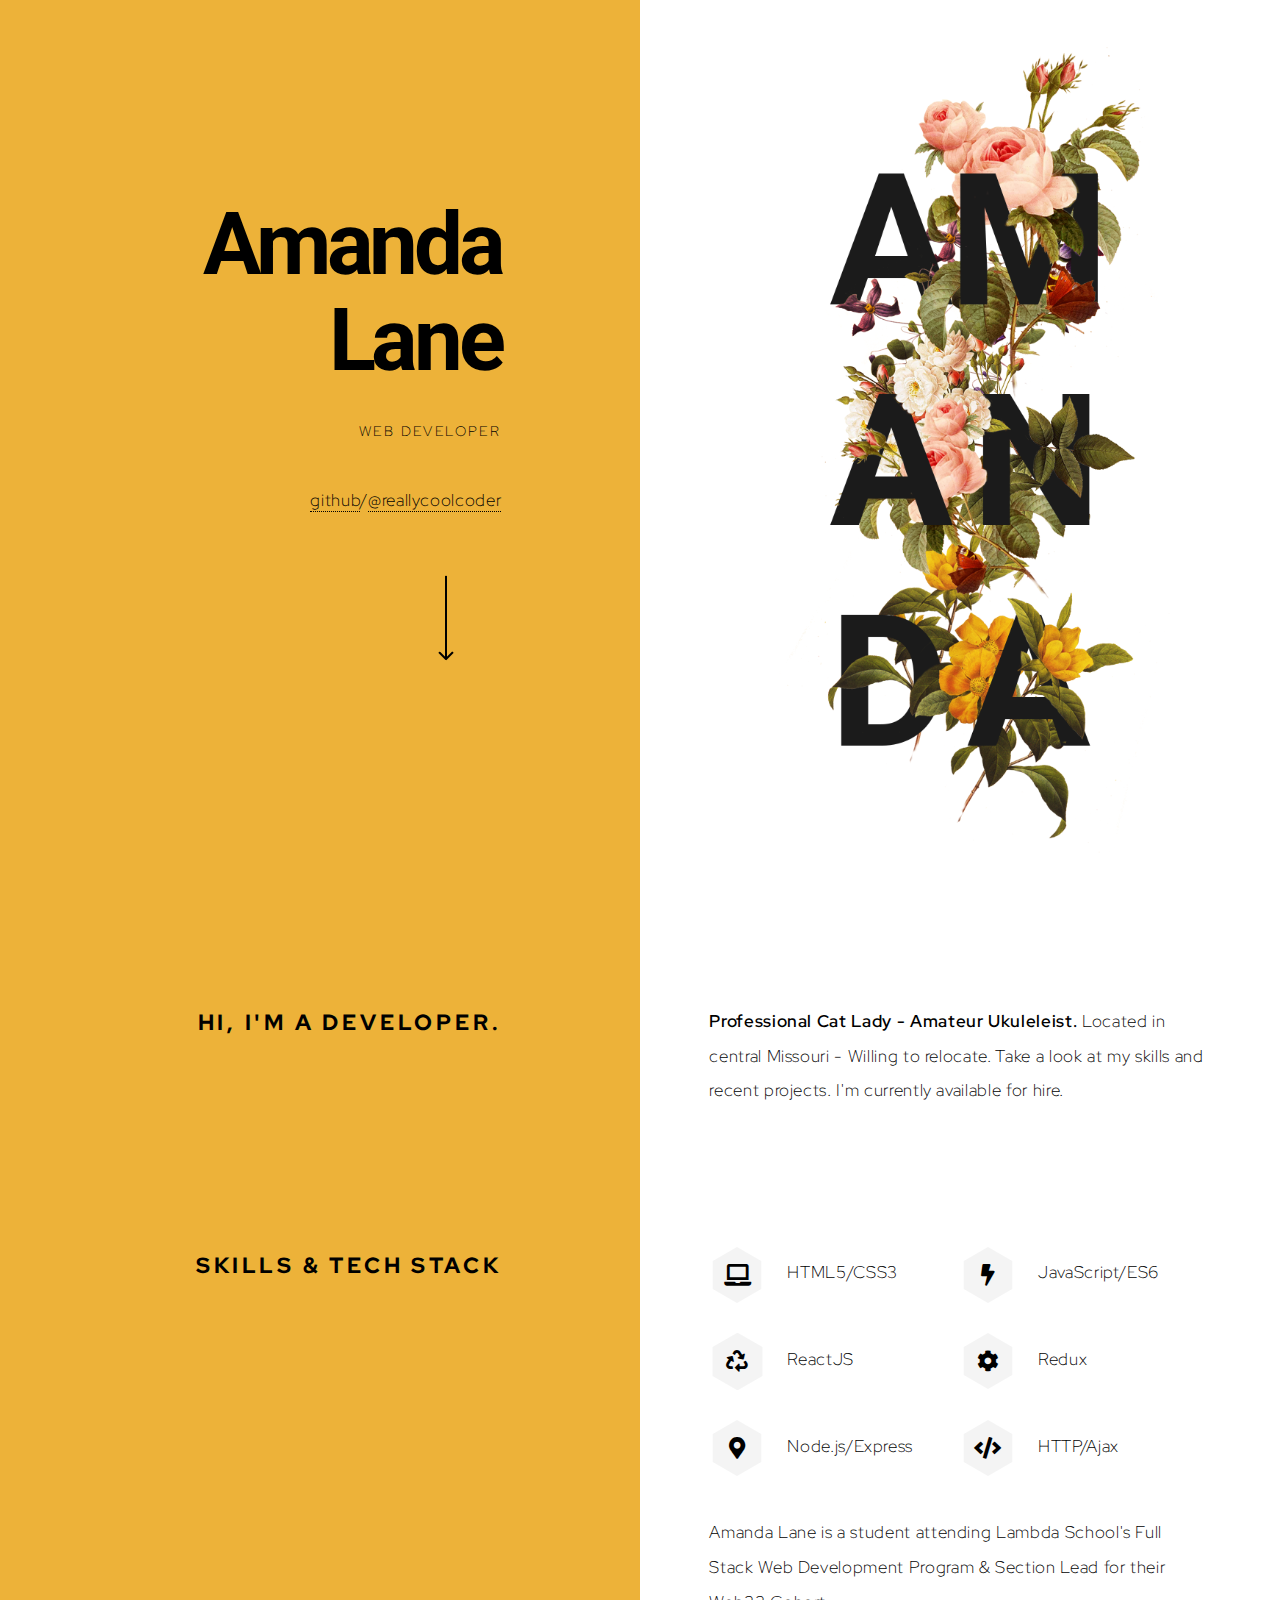
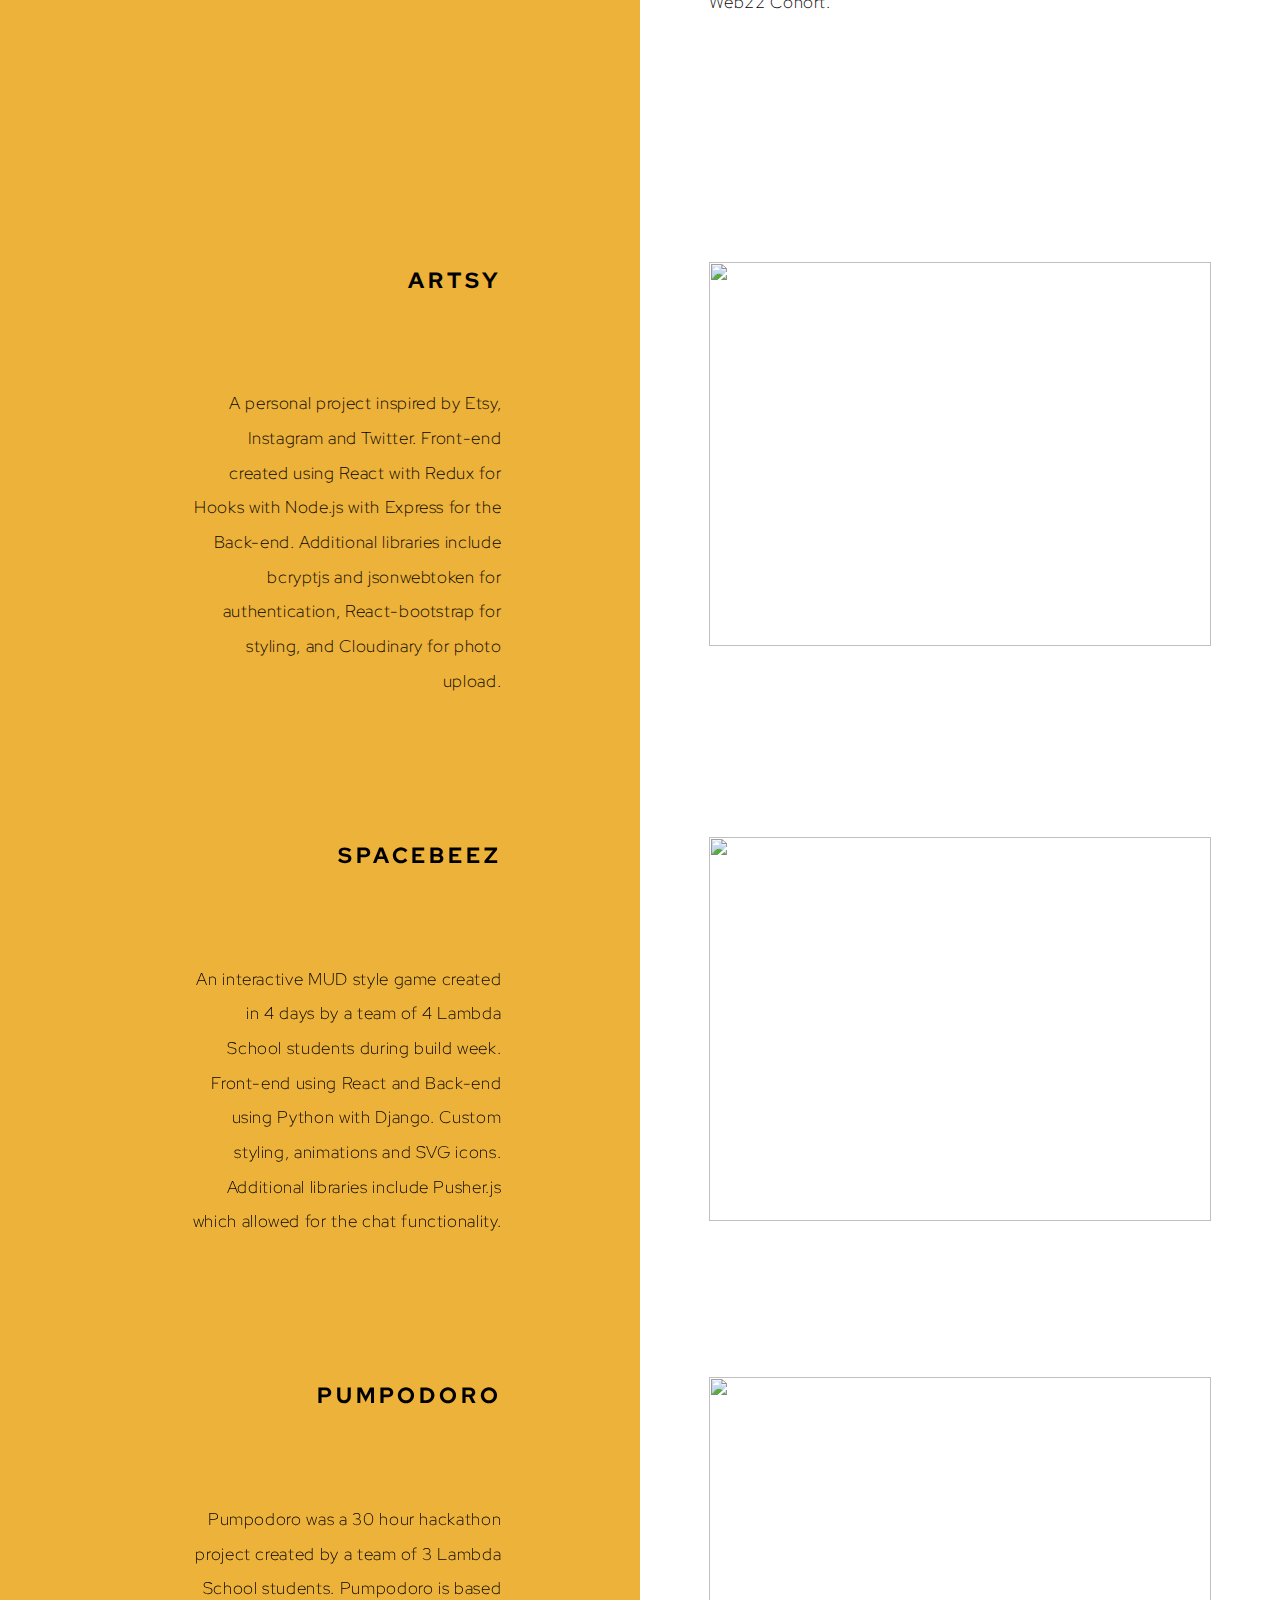
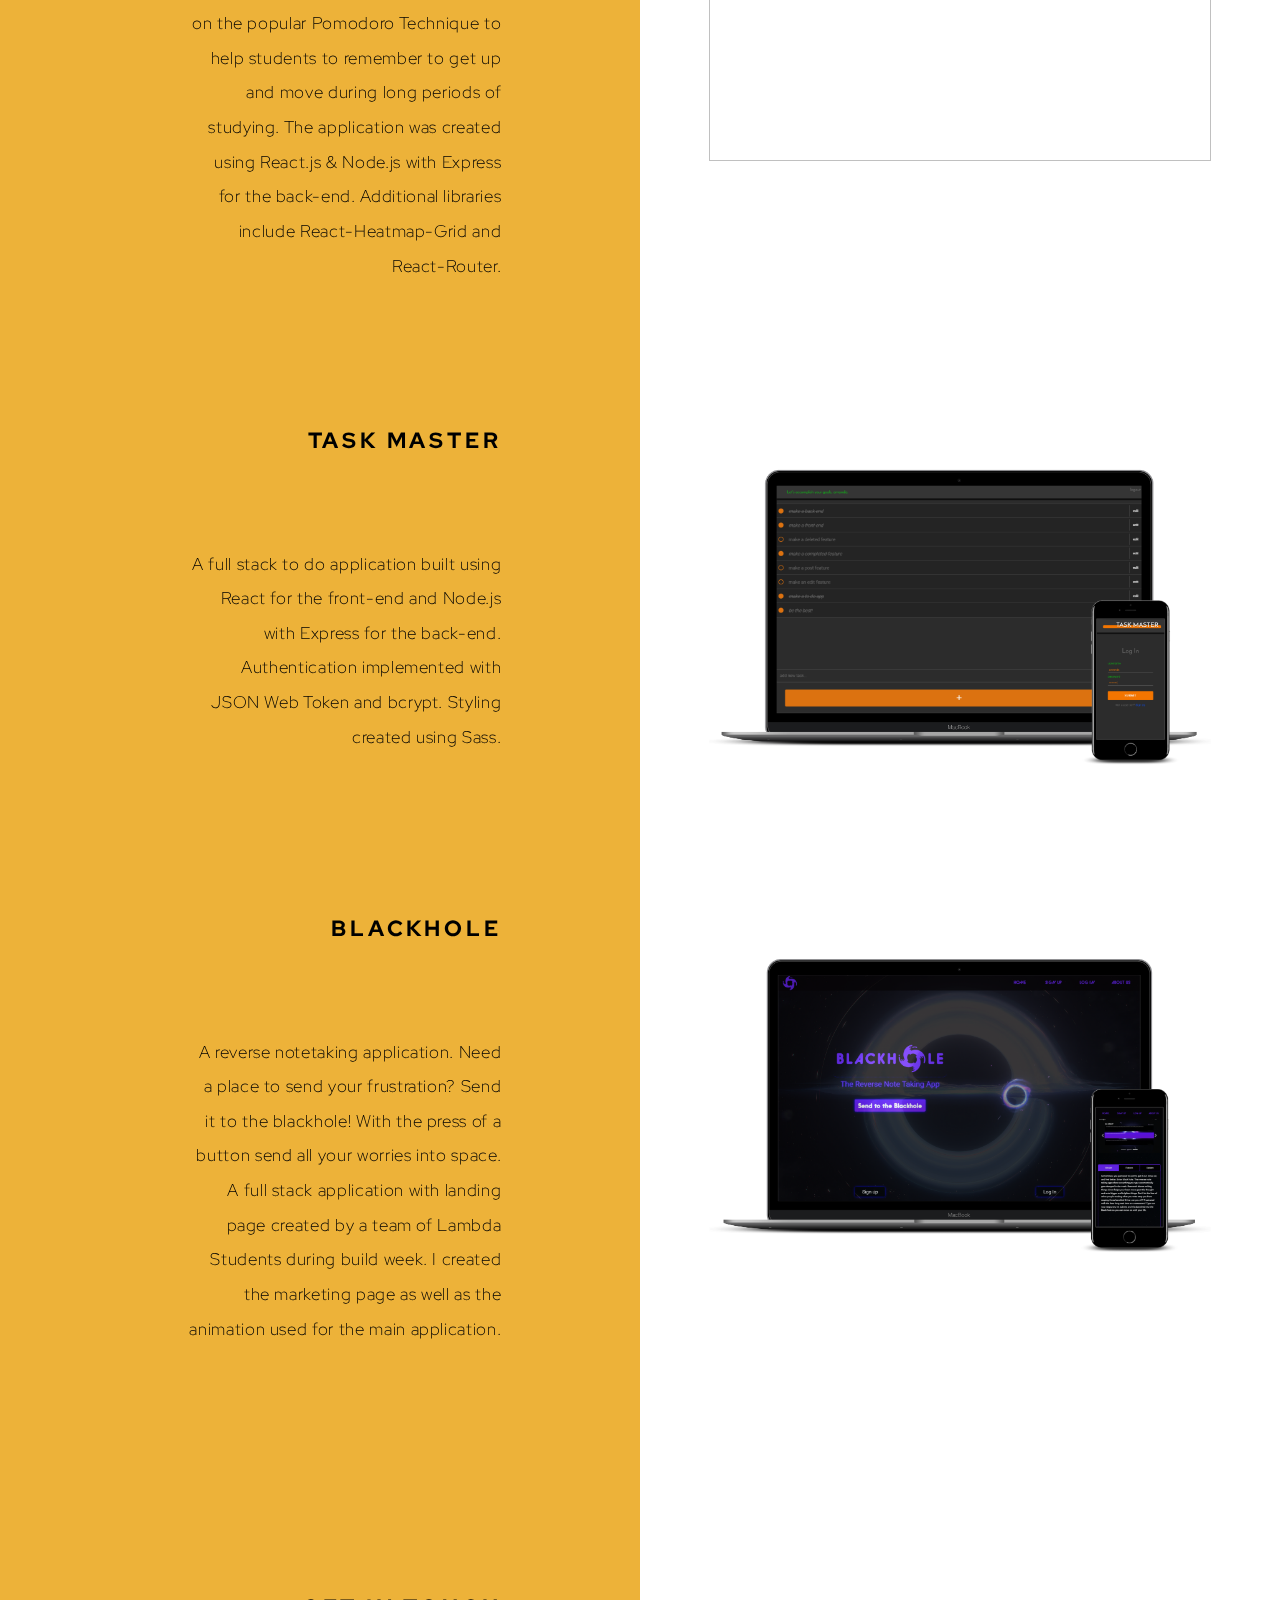
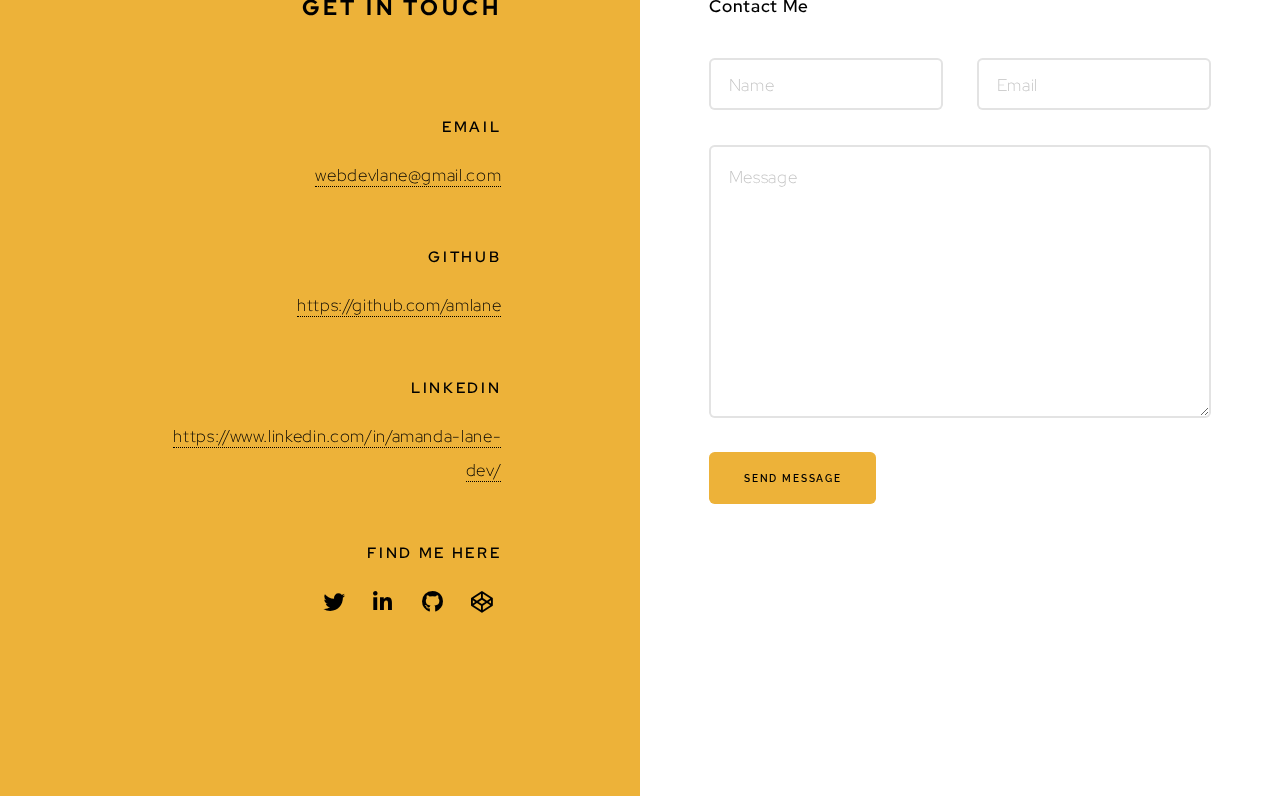
==== index.html @ a085728f "made email and message inputs required" ====
<!DOCTYPE HTML>
<!--
	Paradigm Shift by HTML5 UP
	html5up.net | @ajlkn
	Free for personal and commercial use under the CCA 3.0 license (html5up.net/license)
-->
<html>
	<head>
		<title>Amanda Lane Portfolio</title>
		<meta charset="utf-8" />
		<meta name="viewport" content="width=device-width, initial-scale=1, user-scalable=no" />
		<meta name="description" content="" />
		<meta name="keywords" content="" />
		<link rel="stylesheet" href="assets/css/main.css" />
		<link href="https://fonts.googleapis.com/css?family=Red+Hat+Display|Roboto&display=swap" rel="stylesheet"> 
		<link rel="icon" type="image/png" href="/images/favicomatic/favicon-32x32.png" sizes="32x32" />
		<link rel="icon" type="image/png" href="/images/favicomatic/favicon-16x16.png" sizes="16x16" />

		<script src="https://kit.fontawesome.com/34aa7aba1d.js" crossorigin="anonymous"></script>
	</head>
	<body class="is-preload">

		<!-- Wrapper -->
			<div id="wrapper">

				<!-- Intro -->
					<section class="intro">
						<header>
							<h1>Amanda Lane</h1>
							<p>Web Developer</p> <a href="https://github.com/amlane">github</a>/<a href="https://twitter.com/reallycoolcoder">@reallycoolcoder</a> </p>
							<ul class="actions">
								<li><a href="#first" class="arrow scrolly"><span class="label">Next</span></a></li>
							</ul>
						</header>
						<div class="content">
							<span class="image fill" data-position="center"><img src="images/hero.png" alt="" /></span>
						</div>
					</section>

				<!-- Section -->
					<section id="first">
						<header>
							<h2>Hi, I'm a developer.</h2>
						</header>
						<div class="content">
							<p><strong>Professional Cat Lady - Amateur Ukuleleist.</strong> Located in central Missouri - Willing to relocate. Take a look at my skills and recent projects. I'm currently available for hire.</p>
							<!-- <span class="image main"><img src="/images/profile.jpg" alt="" /></span> -->
						</div>
					</section>

				<!-- Section -->
					<section>
						<header>
							<h2>Skills & Tech Stack</h2>
						</header>
						<div class="content">
							<!-- <p><strong>Etiam tristique libero</strong> eu nibh porttitor amet fermentum. Nullam venenatis erat id vehicula ultrices sed ultricies condimentum.</p> -->
							<ul class="feature-icons">
								<li class="icon solid fa-laptop">HTML5/CSS3</li>
								<li class="icon solid fa-bolt">JavaScript/ES6</li>
								<li class="icon solid fa-recycle">ReactJS</li>
								<li class="icon solid fa-cog">Redux</li>
								<li class="icon solid fa-map-marker-alt">Node.js/Express</li>
								<li class="icon solid fa-code">HTTP/Ajax</li>
							</ul>
							<p>Amanda Lane is a student attending Lambda School's Full Stack Web Development Program & Section Lead for their Web22 Cohort.</p>
						</div>
					</section>

				<!-- Section -->
					<section>

						<div class="content">
							<!-- <p><strong>A TV/Movie Application</strong> using the TV/movie database API.</p> -->

							<!-- Section -->
								<section>
									<header>
										<h2>Artsy</h2>
										<p>A personal project inspired by Etsy, Instagram and Twitter. Front-end created using React with Redux for Hooks with Node.js with Express for the Back-end. Additional libraries include bcryptjs and jsonwebtoken for authentication, React-bootstrap for styling, and Cloudinary for photo upload.</p>
									</header>
									<div class="content">
										<div class="gallery">
											<a href="https://artsyfartsy.netlify.com/" class="landscape" target="_blank"><img src="/images/artsy.png" style="object-fit: contain;" alt="" /></a>
											<!-- <a href="images/gallery/fulls/06.jpg"><img src="images/gallery/thumbs/06.jpg" alt="" /></a>
											<a href="images/gallery/fulls/07.jpg"><img src="images/gallery/thumbs/07.jpg" alt="" /></a> -->
										</div>
									</div>
								</section>
							<!-- Section -->
							<section>
								<header>
									<h2>SpaceBeez</h2>
									<p>An interactive MUD style game created in 4 days by a team of 4 Lambda School students during build week. Front-end using React and Back-end using Python with Django. Custom styling, animations and SVG icons. Additional libraries include Pusher.js which allowed for the chat functionality.</p>
								</header>
								<div class="content">
									<div class="gallery">
										<a href="https://spacebeez.netlify.com/" class="landscape" target="_blank"><img src="/images/spacebeez2.PNG" style="object-fit: contain;" alt="" /></a>
										<!-- <a href="images/gallery/fulls/06.jpg"><img src="images/gallery/thumbs/06.jpg" alt="" /></a>
										<a href="images/gallery/fulls/07.jpg"><img src="images/gallery/thumbs/07.jpg" alt="" /></a> -->
									</div>
								</div>
							</section>
							<!-- Section -->
							<section>
								<header>
									<h2>Pumpodoro</h2>
									<p>Pumpodoro was a 30 hour hackathon project created by a team of 3 Lambda School students. Pumpodoro is based on the popular Pomodoro Technique to help students to remember to get up and move during long periods of studying. The application was created using React.js & Node.js with Express for the back-end. Additional libraries include React-Heatmap-Grid and React-Router.</p>
								</header>
								<div class="content">
									<div class="gallery">
										<a href="https://pumpodoro.netlify.com/" class="landscape" target="_blank"><img src="/images/pumpodoro4.PNG" style="object-fit: contain;" alt="" /></a>
										<!-- <a href="images/gallery/fulls/06.jpg"><img src="images/gallery/thumbs/06.jpg" alt="" /></a>
										<a href="images/gallery/fulls/07.jpg"><img src="images/gallery/thumbs/07.jpg" alt="" /></a> -->
									</div>
								</div>
							</section>

							<!-- Section -->
							<section>
								<header>
									<h2>Task Master</h2>
									<p>A full stack to do application built using React for the front-end and Node.js with Express for the back-end. Authentication implemented with JSON Web Token and bcrypt. Styling created using Sass.</p>
								</header>
								<div class="content">
									<div class="gallery">
										<a href="https://task-master.netlify.com/" class="landscape" target="_blank"><img src="images/taskmaster2.png" style="object-fit: contain;"  alt="" /></a>
										<!-- <a href="images/gallery/fulls/02.jpg"><img src="images/gallery/thumbs/02.jpg" alt="" /></a>
										<a href="images/gallery/fulls/03.jpg"><img src="images/gallery/thumbs/03.jpg" alt="" /></a>
										<a href="images/gallery/fulls/04.jpg" class="landscape"><img src="images/gallery/thumbs/04.jpg" alt="" /></a> -->
									</div>
								</div>
							</section>

							<!-- Section -->
								<section>
									<header>
										<h2>BlackHole</h2>
										<p>A reverse notetaking application. Need a place to send your frustration? Send it to the blackhole! With the press of a button send all your worries into space. A full stack application with landing page created by a team of Lambda Students during build week. I created the marketing page as well as the animation used for the main application.</p>
									</header>
									<div class="content">
										<div class="gallery">
											<!-- <a href="images/gallery/fulls/08.jpg" class="portrait"><img src="images/gallery/thumbs/08.jpg" alt="" /></a>
											<a href="images/gallery/fulls/09.jpg" class="portrait"><img src="images/gallery/thumbs/09.jpg" alt="" /></a> -->
											<a href="https://blackhole-app.netlify.com/" class="landscape" target="_blank"><img src="images/blackhole2.png" style="object-fit: contain;" alt="" /></a>
										</div>
									</div>
								</section>

						</div>
					</section>

				<!-- Section -->
					<section>
						<!-- <header>
							<h2>Duis sed adpiscing veroeros amet</h2>
						</header>
						<div class="content">
							<p><strong>Proin tempus feugiat</strong> sed varius enim lorem ullamcorper dolore aliquam aenean ornare velit lacus, ac varius enim lorem ullamcorper dolore.</p>
							<ul class="actions">
								<li><a href="#" class="button primary large">Get Started</a></li>
								<li><a href="#" class="button large">Learn More</a></li>
							</ul>
						</div> -->
					</section>

				<!-- Elements -->
				<!--
					<section>
						<header>
							<h2>Elements</h2>
						</header>
						<div class="content">

							<section>
								<header>
									<h3>Text</h3>
								</header>
								<div class="content">
									<p>This is <b>bold</b> and this is <strong>strong</strong>. This is <i>italic</i> and this is <em>emphasized</em>.
									This is <sup>superscript</sup> text and this is <sub>subscript</sub> text.
									This is <u>underlined</u> and this is code: <code>for (;;) { ... }</code>. Finally, <a href="#">this is a link</a>.</p>
									<hr />
									<h2>Heading Level 2</h2>
									<h3>Heading Level 3</h3>
									<h4>Heading Level 4</h4>
									<h5>Heading Level 5</h5>
									<hr />
									<h5>Blockquote</h5>
									<blockquote>Fringilla nisl. Donec accumsan interdum nisi, quis tincidunt felis sagittis eget tempus euismod. Vestibulum ante ipsum primis in faucibus vestibulum. Blandit adipiscing eu felis iaculis volutpat ac adipiscing accumsan faucibus. Vestibulum ante ipsum primis in faucibus lorem ipsum dolor sit amet nullam adipiscing eu felis.</blockquote>
									<h5>Preformatted</h5>
									<pre><code>i = 0;

while (!deck.isInOrder()) {
  print 'Iteration ' + i;
  deck.shuffle();
  i++;
}

print 'Sorted in ' + i + ' iterations.';</code></pre>
								</div>
							</section>

							<section>
								<header>
									<h3>Lists</h3>
								</header>
								<div class="content">

									<h4>Unordered</h4>
									<ul>
										<li>Dolor pulvinar etiam.</li>
										<li>Sagittis adipiscing.</li>
										<li>Felis enim feugiat.</li>
									</ul>

									<h4>Alternate</h4>
									<ul class="alt">
										<li>Dolor pulvinar etiam.</li>
										<li>Sagittis adipiscing.</li>
										<li>Felis enim feugiat.</li>
									</ul>

									<h4>Ordered</h4>
									<ol>
										<li>Dolor pulvinar etiam.</li>
										<li>Etiam vel felis viverra.</li>
										<li>Felis enim feugiat.</li>
										<li>Dolor pulvinar etiam.</li>
										<li>Etiam vel felis lorem.</li>
										<li>Felis enim et feugiat.</li>
									</ol>
									<h4>Icons</h4>
									<ul class="icons">
										<li><a href="#" class="icon brands fa-twitter"><span class="label">Twitter</span></a></li>
										<li><a href="#" class="icon brands fa-facebook-f"><span class="label">Facebook</span></a></li>
										<li><a href="#" class="icon brands fa-instagram"><span class="label">Instagram</span></a></li>
										<li><a href="#" class="icon brands fa-github"><span class="label">Github</span></a></li>
									</ul>

									<h4>Actions</h4>
									<ul class="actions">
										<li><a href="#" class="button primary">Default</a></li>
										<li><a href="#" class="button">Default</a></li>
									</ul>
									<ul class="actions stacked">
										<li><a href="#" class="button primary">Default</a></li>
										<li><a href="#" class="button">Default</a></li>
									</ul>
								</div>
							</section>

							<section>
								<header>
									<h3>Table</h3>
								</header>
								<div class="content">
									<h4>Default</h4>
									<div class="table-wrapper">
										<table>
											<thead>
												<tr>
													<th>Name</th>
													<th>Description</th>
													<th>Price</th>
												</tr>
											</thead>
											<tbody>
												<tr>
													<td>Item One</td>
													<td>Ante turpis integer aliquet porttitor.</td>
													<td>29.99</td>
												</tr>
												<tr>
													<td>Item Two</td>
													<td>Vis ac commodo adipiscing arcu aliquet.</td>
													<td>19.99</td>
												</tr>
												<tr>
													<td>Item Three</td>
													<td> Morbi faucibus arcu accumsan lorem.</td>
													<td>29.99</td>
												</tr>
												<tr>
													<td>Item Four</td>
													<td>Vitae integer tempus condimentum.</td>
													<td>19.99</td>
												</tr>
												<tr>
													<td>Item Five</td>
													<td>Ante turpis integer aliquet porttitor.</td>
													<td>29.99</td>
												</tr>
											</tbody>
											<tfoot>
												<tr>
													<td colspan="2"></td>
													<td>100.00</td>
												</tr>
											</tfoot>
										</table>
									</div>

									<h4>Alternate</h4>
									<div class="table-wrapper">
										<table class="alt">
											<thead>
												<tr>
													<th>Name</th>
													<th>Description</th>
													<th>Price</th>
												</tr>
											</thead>
											<tbody>
												<tr>
													<td>Item One</td>
													<td>Ante turpis integer aliquet porttitor.</td>
													<td>29.99</td>
												</tr>
												<tr>
													<td>Item Two</td>
													<td>Vis ac commodo adipiscing arcu aliquet.</td>
													<td>19.99</td>
												</tr>
												<tr>
													<td>Item Three</td>
													<td> Morbi faucibus arcu accumsan lorem.</td>
													<td>29.99</td>
												</tr>
												<tr>
													<td>Item Four</td>
													<td>Vitae integer tempus condimentum.</td>
													<td>19.99</td>
												</tr>
												<tr>
													<td>Item Five</td>
													<td>Ante turpis integer aliquet porttitor.</td>
													<td>29.99</td>
												</tr>
											</tbody>
											<tfoot>
												<tr>
													<td colspan="2"></td>
													<td>100.00</td>
												</tr>
											</tfoot>
										</table>
									</div>
								</div>
							</section>

							<section>
								<header>
									<h3>Buttons</h3>
								</header>
								<div class="content">
									<ul class="actions">
										<li><a href="#" class="button primary">Primary</a></li>
										<li><a href="#" class="button">Default</a></li>
									</ul>
									<ul class="actions">
										<li><a href="#" class="button large">Large</a></li>
										<li><a href="#" class="button">Default</a></li>
										<li><a href="#" class="button small">Small</a></li>
									</ul>
									<ul class="actions">
										<li><a href="#" class="button primary icon solid fa-download">Icon</a></li>
										<li><a href="#" class="button icon solid fa-download">Icon</a></li>
									</ul>
									<ul class="actions">
										<li><span class="button primary disabled">Disabled</span></li>
										<li><span class="button disabled">Disabled</span></li>
									</ul>
								</div>
							</section>

							<section>
								<header>
									<h3>Form</h3>
								</header>
								<div class="content">
									<form method="post" action="#">
										<div class="fields">
											<div class="field half">
												<label for="demo-name">Name</label>
												<input type="text" name="demo-name" id="demo-name" value="" placeholder="Jane Doe" />
											</div>
											<div class="field half">
												<label for="demo-email">Email</label>
												<input type="email" name="demo-email" id="demo-email" value="" placeholder="jane@untitled.tld" />
											</div>
											<div class="field">
												<label for="demo-category">Category</label>
												<select name="demo-category" id="demo-category">
													<option value="">-</option>
													<option value="1">Manufacturing</option>
													<option value="1">Shipping</option>
													<option value="1">Administration</option>
													<option value="1">Human Resources</option>
												</select>
											</div>
											<div class="field half">
												<input type="radio" id="demo-priority-low" name="demo-priority" checked>
												<label for="demo-priority-low">Low</label>
											</div>
											<div class="field half">
												<input type="radio" id="demo-priority-high" name="demo-priority">
												<label for="demo-priority-high">High</label>
											</div>
											<div class="field half">
												<input type="checkbox" id="demo-copy" name="demo-copy">
												<label for="demo-copy">Email me a copy</label>
											</div>
											<div class="field half">
												<input type="checkbox" id="demo-human" name="demo-human" checked>
												<label for="demo-human">Not a robot</label>
											</div>
											<div class="field">
												<label for="demo-message">Message</label>
												<textarea name="demo-message" id="demo-message" placeholder="Enter your message" rows="6"></textarea>
											</div>
										</div>
										<ul class="actions">
											<li><input type="submit" value="Send Message" class="primary" /></li>
											<li><input type="reset" value="Reset" /></li>
										</ul>
									</form>
								</div>
							</section>

						</div>
					</section>
				-->

				<!-- Section -->
					<section>
						<header>
							<h2>Get in touch</h2>
						</header>
						<div class="content">
							<p><strong>Contact Me</strong></p>
							<form name="contact" netlify>
								<div class="fields">
									<div class="field half">
										<input type="text" name="name" id="name" placeholder="Name" />
									</div>
									<div class="field half">
										<input type="email" name="email" id="email" placeholder="Email" required />
									</div>
									<div class="field">
										<textarea name="message" id="message" placeholder="Message" required rows="7"></textarea>
									</div>
								</div>
								<ul class="actions">
									<li><input type="submit" value="Send Message" class="button primary" /></li>
								</ul>
							</form>
						</div>
						<footer>
							<ul class="items">
								<li>
									<h3>Email</h3>
									<a href="#">webdevlane@gmail.com</a>
								</li>
								<li>
										<h3>GitHub</h3>
										<a href="https://github.com/amlane">https://github.com/amlane</a>
									</li>
								<li>
									<h3>LinkedIn</h3>
									<a href="https://www.linkedin.com/in/amanda-lane-dev/">https://www.linkedin.com/in/amanda-lane-dev/</a>
								</li>
								<!-- <li>
									<h3>Address</h3>
									<span>1234 Somewhere Road, Nashville, TN 00000</span>
								</li> -->
								<li>
									<h3>Find Me Here</h3>
									<ul class="icons">
										<li><a href="https://twitter.com/reallycoolcoder" class="icon brands fa-twitter" target="_blank"><span class="label">Twitter</span></a></li>
										<!-- <li><a href="#" class="icon brands fa-facebook-f"><span class="label">Facebook</span></a></li>
										<li><a href="#" class="icon brands fa-instagram"><span class="label">Instagram</span></a></li> -->
										<li><a href="https://www.linkedin.com/in/amanda-lane-dev/" class="icon brands fa-linkedin-in" target="_blank"><span class="label">LinkedIn</span></a></li>
										<li><a href="https://github.com/amlane" class="icon brands fa-github" target="_blank"><span class="label">GitHub</span></a></li>
										<li><a href="https://codepen.io/amlane" class="icon brands fa-codepen" target="_blank"><span class="label">Codepen</span></a></li>
									</ul>
								</li>
							</ul>
						</footer>
					</section>

				<!-- Copyright -->
					<!-- <div class="copyright">&copy; Untitled. All rights reserved. Design: <a href="https://html5up.net">HTML5 UP</a>.</div> -->

			</div>

		<!-- Scripts -->
			<script src="assets/js/jquery.min.js"></script>
			<script src="assets/js/jquery.scrolly.min.js"></script>
			<script src="assets/js/browser.min.js"></script>
			<script src="assets/js/breakpoints.min.js"></script>
			<script src="assets/js/util.js"></script>
			<script src="assets/js/main.js"></script>

	</body>
</html>
---- assets/css/main.css ----
@import url(fontawesome-all.min.css);
@import url("https://fonts.googleapis.com/css?family=Source+Sans+Pro:300,600,700,300i,600i,700i|Raleway:600,800");
/*
	Paradigm Shift by HTML5 UP
	html5up.net | @ajlkn
	Free for personal and commercial use under the CCA 3.0 license (html5up.net/license)
*/
html, body, div, span, applet, object,
iframe, h1, h2, h3, h4, h5, h6, p, blockquote,
pre, a, abbr, acronym, address, big, cite,
code, del, dfn, em, img, ins, kbd, q, s, samp,
small, strike, strong, sub, sup, tt, var, b,
u, i, center, dl, dt, dd, ol, ul, li, fieldset,
form, label, legend, table, caption, tbody,
tfoot, thead, tr, th, td, article, aside,
canvas, details, embed, figure, figcaption,
footer, header, hgroup, menu, nav, output, ruby,
section, summary, time, mark, audio, video {
  margin: 0;
  padding: 0;
  border: 0;
  font-size: 100%;
  font: inherit;
  vertical-align: baseline; }

article, aside, details, figcaption, figure,
footer, header, hgroup, menu, nav, section {
  display: block; }

body {
  line-height: 1; }

ol, ul {
  list-style: none; }

blockquote, q {
  quotes: none; }
  blockquote:before, blockquote:after, q:before, q:after {
    content: '';
    content: none; }

table {
  border-collapse: collapse;
  border-spacing: 0; }

body {
  -webkit-text-size-adjust: none; }

mark {
  background-color: transparent;
  color: inherit; }

input::-moz-focus-inner {
  border: 0;
  padding: 0; }

input, select, textarea {
  -moz-appearance: none;
  -webkit-appearance: none;
  -ms-appearance: none;
  appearance: none; }

/* Basic */
@-ms-viewport {
  width: device-width; }

body {
  -ms-overflow-style: scrollbar; }

@media screen and (max-width: 480px) {
  html,
  body {
    min-width: 320px; } }

html {
  box-sizing: border-box; }

*,
*:before,
*:after {
  box-sizing: inherit; }

html {
  overflow-x: hidden; }

body {
  background: #ffffff;
  overflow-x: hidden; }
  body.is-preload *,
  body.is-preload *:before,
  body.is-preload *:after {
    -moz-animation: none !important;
    -webkit-animation: none !important;
    -ms-animation: none !important;
    animation: none !important;
    -moz-transition: none !important;
    -webkit-transition: none !important;
    -ms-transition: none !important;
    transition: none !important; }

/* Typography */
html {
  font-size: 18pt; }
  @media screen and (max-width: 1920px) {
    html {
      font-size: 13pt; } }
  @media screen and (max-width: 1152px) {
    html {
      font-size: 14pt; } }
  @media screen and (max-width: 736px) {
    html {
      font-size: 12pt; } }
  @media screen and (max-width: 480px) {
    html {
      font-size: 11pt; } }

body {
  background-color: #ffffff;
  color: #000000; }

body,
input,
select,
textarea {
  color: #000000;
  font-family: "Red Hat Display", sans-serif;
  font-size: 1rem;
  font-weight: 300;
  letter-spacing: 0.0375em;
  line-height: 2; }

a {
  -moz-transition: border-bottom-color 0.25s ease-in-out;
  -webkit-transition: border-bottom-color 0.25s ease-in-out;
  -ms-transition: border-bottom-color 0.25s ease-in-out;
  transition: border-bottom-color 0.25s ease-in-out;
  text-decoration: none;
  color: #000000;
  border-bottom: dotted 1px; }
  a:hover {
    text-decoration: none;
    border-bottom-color: transparent; }

strong,
b {
  font-weight: 600;
  color: #000000; }

em,
i {
  font-style: italic; }

p {
  margin: 0 0 2rem 0; }

h1,
h2,
h3,
h4,
h5,
h6 {
  color: #000000;
  font-family: "Red Hat Display", sans-serif;
  font-weight: 600;
  letter-spacing: 0.175em;
  line-height: 1.75;
  margin: 0 0 1.5rem 0;
  text-transform: uppercase; }
  h1 a,
  h2 a,
  h3 a,
  h4 a,
  h5 a,
  h6 a {
    color: inherit;
    text-decoration: none; }

h1 {
  font-family: "Red Hat Display", sans-serif;
  font-family: "Roboto", sans-serif;
  font-size: 5rem;
  font-weight: 700;
  letter-spacing: -0.05em;
  line-height: 1.1;
  margin: 0 0 1.5rem 0;
  text-transform: none; }

h2 {
  font-size: 1.25rem;
  font-weight: 800;
  margin: 0 0 2rem 0;
  font-family: "Red Hat Display", sans-serif; }

h3 {
  font-size: 0.875rem; }

h4 {
  font-size: 0.875rem; }

h5 {
  font-size: 0.75rem; }

h6 {
  font-size: 0.625rem; }

@media screen and (max-width: 736px) {
  h1 {
    font-size: 4.5rem;
    line-height: 1.1; }
  h2 {
    font-size: 1.25rem;
    line-height: 1.7; }
  h3 {
    font-size: 0.9rem; }
  h4 {
    font-size: 0.75rem; }
  h5 {
    font-size: 0.675rem; } }

@media screen and (max-width: 360px) {
  h1 {
    font-size: 3.75rem; }
  h2 {
    font-size: 1.125rem; }
  h3 {
    font-size: 0.8rem; }
  h4 {
    font-size: 0.675rem; }
  h5 {
    font-size: 0.675rem; } }

sub {
  font-size: 0.8rem;
  position: relative;
  top: 0.5rem; }

sup {
  font-size: 0.8rem;
  position: relative;
  top: -0.5rem; }

blockquote {
  border-left: solid 0.5rem rgba(144, 144, 144, 0.25);
  font-style: italic;
  margin: 0 0 2rem 0;
  padding: 1rem 0 1rem 2rem; }

code {
  background: rgba(144, 144, 144, 0.1);
  border-radius: 0.325rem;
  font-family: "Courier New", monospace;
  font-size: 0.9rem;
  margin: 0 0.25rem;
  padding: 0.25rem 0.65rem; }

pre {
  -webkit-overflow-scrolling: touch;
  font-family: "Courier New", monospace;
  font-size: 0.9rem;
  margin: 0 0 2rem 0;
  width: 100%; }
  pre code {
    display: block;
    line-height: 1.75;
    padding: 1rem 1.5rem;
    overflow-x: auto; }

hr {
  border: 0;
  border-bottom: solid 2px rgba(144, 144, 144, 0.25);
  margin: 3rem 0; }
  hr.major {
    margin: 5rem 0; }
  @media screen and (max-width: 736px) {
    hr.major {
      margin: 3rem 0; } }

/* Row */
.row {
  display: flex;
  flex-wrap: wrap;
  box-sizing: border-box;
  align-items: stretch; }
  .row > * {
    box-sizing: border-box; }
  .row.gtr-uniform > * > :last-child {
    margin-bottom: 0; }
  .row.aln-left {
    justify-content: flex-start; }
  .row.aln-center {
    justify-content: center; }
  .row.aln-right {
    justify-content: flex-end; }
  .row.aln-top {
    align-items: flex-start; }
  .row.aln-middle {
    align-items: center; }
  .row.aln-bottom {
    align-items: flex-end; }
  .row > .imp {
    order: -1; }
  .row > .col-1 {
    width: 8.33333%; }
  .row > .off-1 {
    margin-left: 8.33333%; }
  .row > .col-2 {
    width: 16.66667%; }
  .row > .off-2 {
    margin-left: 16.66667%; }
  .row > .col-3 {
    width: 25%; }
  .row > .off-3 {
    margin-left: 25%; }
  .row > .col-4 {
    width: 33.33333%; }
  .row > .off-4 {
    margin-left: 33.33333%; }
  .row > .col-5 {
    width: 41.66667%; }
  .row > .off-5 {
    margin-left: 41.66667%; }
  .row > .col-6 {
    width: 50%; }
  .row > .off-6 {
    margin-left: 50%; }
  .row > .col-7 {
    width: 58.33333%; }
  .row > .off-7 {
    margin-left: 58.33333%; }
  .row > .col-8 {
    width: 66.66667%; }
  .row > .off-8 {
    margin-left: 66.66667%; }
  .row > .col-9 {
    width: 75%; }
  .row > .off-9 {
    margin-left: 75%; }
  .row > .col-10 {
    width: 83.33333%; }
  .row > .off-10 {
    margin-left: 83.33333%; }
  .row > .col-11 {
    width: 91.66667%; }
  .row > .off-11 {
    margin-left: 91.66667%; }
  .row > .col-12 {
    width: 100%; }
  .row > .off-12 {
    margin-left: 100%; }
  .row.gtr-0 {
    margin-top: 0;
    margin-left: 0rem; }
    .row.gtr-0 > * {
      padding: 0 0 0 0rem; }
    .row.gtr-0.gtr-uniform {
      margin-top: 0rem; }
      .row.gtr-0.gtr-uniform > * {
        padding-top: 0rem; }
  .row.gtr-25 {
    margin-top: 0;
    margin-left: -0.5rem; }
    .row.gtr-25 > * {
      padding: 0 0 0 0.5rem; }
    .row.gtr-25.gtr-uniform {
      margin-top: -0.5rem; }
      .row.gtr-25.gtr-uniform > * {
        padding-top: 0.5rem; }
  .row.gtr-50 {
    margin-top: 0;
    margin-left: -1rem; }
    .row.gtr-50 > * {
      padding: 0 0 0 1rem; }
    .row.gtr-50.gtr-uniform {
      margin-top: -1rem; }
      .row.gtr-50.gtr-uniform > * {
        padding-top: 1rem; }
  .row {
    margin-top: 0;
    margin-left: -2rem; }
    .row > * {
      padding: 0 0 0 2rem; }
    .row.gtr-uniform {
      margin-top: -2rem; }
      .row.gtr-uniform > * {
        padding-top: 2rem; }
  .row.gtr-150 {
    margin-top: 0;
    margin-left: -3rem; }
    .row.gtr-150 > * {
      padding: 0 0 0 3rem; }
    .row.gtr-150.gtr-uniform {
      margin-top: -3rem; }
      .row.gtr-150.gtr-uniform > * {
        padding-top: 3rem; }
  .row.gtr-200 {
    margin-top: 0;
    margin-left: -4rem; }
    .row.gtr-200 > * {
      padding: 0 0 0 4rem; }
    .row.gtr-200.gtr-uniform {
      margin-top: -4rem; }
      .row.gtr-200.gtr-uniform > * {
        padding-top: 4rem; }
  @media screen and (max-width: 1920px) {
    .row {
      display: flex;
      flex-wrap: wrap;
      box-sizing: border-box;
      align-items: stretch; }
      .row > * {
        box-sizing: border-box; }
      .row.gtr-uniform > * > :last-child {
        margin-bottom: 0; }
      .row.aln-left {
        justify-content: flex-start; }
      .row.aln-center {
        justify-content: center; }
      .row.aln-right {
        justify-content: flex-end; }
      .row.aln-top {
        align-items: flex-start; }
      .row.aln-middle {
        align-items: center; }
      .row.aln-bottom {
        align-items: flex-end; }
      .row > .imp-xlarge {
        order: -1; }
      .row > .col-1-xlarge {
        width: 8.33333%; }
      .row > .off-1-xlarge {
        margin-left: 8.33333%; }
      .row > .col-2-xlarge {
        width: 16.66667%; }
      .row > .off-2-xlarge {
        margin-left: 16.66667%; }
      .row > .col-3-xlarge {
        width: 25%; }
      .row > .off-3-xlarge {
        margin-left: 25%; }
      .row > .col-4-xlarge {
        width: 33.33333%; }
      .row > .off-4-xlarge {
        margin-left: 33.33333%; }
      .row > .col-5-xlarge {
        width: 41.66667%; }
      .row > .off-5-xlarge {
        margin-left: 41.66667%; }
      .row > .col-6-xlarge {
        width: 50%; }
      .row > .off-6-xlarge {
        margin-left: 50%; }
      .row > .col-7-xlarge {
        width: 58.33333%; }
      .row > .off-7-xlarge {
        margin-left: 58.33333%; }
      .row > .col-8-xlarge {
        width: 66.66667%; }
      .row > .off-8-xlarge {
        margin-left: 66.66667%; }
      .row > .col-9-xlarge {
        width: 75%; }
      .row > .off-9-xlarge {
        margin-left: 75%; }
      .row > .col-10-xlarge {
        width: 83.33333%; }
      .row > .off-10-xlarge {
        margin-left: 83.33333%; }
      .row > .col-11-xlarge {
        width: 91.66667%; }
      .row > .off-11-xlarge {
        margin-left: 91.66667%; }
      .row > .col-12-xlarge {
        width: 100%; }
      .row > .off-12-xlarge {
        margin-left: 100%; }
      .row.gtr-0 {
        margin-top: 0;
        margin-left: 0rem; }
        .row.gtr-0 > * {
          padding: 0 0 0 0rem; }
        .row.gtr-0.gtr-uniform {
          margin-top: 0rem; }
          .row.gtr-0.gtr-uniform > * {
            padding-top: 0rem; }
      .row.gtr-25 {
        margin-top: 0;
        margin-left: -0.5rem; }
        .row.gtr-25 > * {
          padding: 0 0 0 0.5rem; }
        .row.gtr-25.gtr-uniform {
          margin-top: -0.5rem; }
          .row.gtr-25.gtr-uniform > * {
            padding-top: 0.5rem; }
      .row.gtr-50 {
        margin-top: 0;
        margin-left: -1rem; }
        .row.gtr-50 > * {
          padding: 0 0 0 1rem; }
        .row.gtr-50.gtr-uniform {
          margin-top: -1rem; }
          .row.gtr-50.gtr-uniform > * {
            padding-top: 1rem; }
      .row {
        margin-top: 0;
        margin-left: -2rem; }
        .row > * {
          padding: 0 0 0 2rem; }
        .row.gtr-uniform {
          margin-top: -2rem; }
          .row.gtr-uniform > * {
            padding-top: 2rem; }
      .row.gtr-150 {
        margin-top: 0;
        margin-left: -3rem; }
        .row.gtr-150 > * {
          padding: 0 0 0 3rem; }
        .row.gtr-150.gtr-uniform {
          margin-top: -3rem; }
          .row.gtr-150.gtr-uniform > * {
            padding-top: 3rem; }
      .row.gtr-200 {
        margin-top: 0;
        margin-left: -4rem; }
        .row.gtr-200 > * {
          padding: 0 0 0 4rem; }
        .row.gtr-200.gtr-uniform {
          margin-top: -4rem; }
          .row.gtr-200.gtr-uniform > * {
            padding-top: 4rem; } }
  @media screen and (max-width: 1280px) {
    .row {
      display: flex;
      flex-wrap: wrap;
      box-sizing: border-box;
      align-items: stretch; }
      .row > * {
        box-sizing: border-box; }
      .row.gtr-uniform > * > :last-child {
        margin-bottom: 0; }
      .row.aln-left {
        justify-content: flex-start; }
      .row.aln-center {
        justify-content: center; }
      .row.aln-right {
        justify-content: flex-end; }
      .row.aln-top {
        align-items: flex-start; }
      .row.aln-middle {
        align-items: center; }
      .row.aln-bottom {
        align-items: flex-end; }
      .row > .imp-large {
        order: -1; }
      .row > .col-1-large {
        width: 8.33333%; }
      .row > .off-1-large {
        margin-left: 8.33333%; }
      .row > .col-2-large {
        width: 16.66667%; }
      .row > .off-2-large {
        margin-left: 16.66667%; }
      .row > .col-3-large {
        width: 25%; }
      .row > .off-3-large {
        margin-left: 25%; }
      .row > .col-4-large {
        width: 33.33333%; }
      .row > .off-4-large {
        margin-left: 33.33333%; }
      .row > .col-5-large {
        width: 41.66667%; }
      .row > .off-5-large {
        margin-left: 41.66667%; }
      .row > .col-6-large {
        width: 50%; }
      .row > .off-6-large {
        margin-left: 50%; }
      .row > .col-7-large {
        width: 58.33333%; }
      .row > .off-7-large {
        margin-left: 58.33333%; }
      .row > .col-8-large {
        width: 66.66667%; }
      .row > .off-8-large {
        margin-left: 66.66667%; }
      .row > .col-9-large {
        width: 75%; }
      .row > .off-9-large {
        margin-left: 75%; }
      .row > .col-10-large {
        width: 83.33333%; }
      .row > .off-10-large {
        margin-left: 83.33333%; }
      .row > .col-11-large {
        width: 91.66667%; }
      .row > .off-11-large {
        margin-left: 91.66667%; }
      .row > .col-12-large {
        width: 100%; }
      .row > .off-12-large {
        margin-left: 100%; }
      .row.gtr-0 {
        margin-top: 0;
        margin-left: 0rem; }
        .row.gtr-0 > * {
          padding: 0 0 0 0rem; }
        .row.gtr-0.gtr-uniform {
          margin-top: 0rem; }
          .row.gtr-0.gtr-uniform > * {
            padding-top: 0rem; }
      .row.gtr-25 {
        margin-top: 0;
        margin-left: -0.375rem; }
        .row.gtr-25 > * {
          padding: 0 0 0 0.375rem; }
        .row.gtr-25.gtr-uniform {
          margin-top: -0.375rem; }
          .row.gtr-25.gtr-uniform > * {
            padding-top: 0.375rem; }
      .row.gtr-50 {
        margin-top: 0;
        margin-left: -0.75rem; }
        .row.gtr-50 > * {
          padding: 0 0 0 0.75rem; }
        .row.gtr-50.gtr-uniform {
          margin-top: -0.75rem; }
          .row.gtr-50.gtr-uniform > * {
            padding-top: 0.75rem; }
      .row {
        margin-top: 0;
        margin-left: -1.5rem; }
        .row > * {
          padding: 0 0 0 1.5rem; }
        .row.gtr-uniform {
          margin-top: -1.5rem; }
          .row.gtr-uniform > * {
            padding-top: 1.5rem; }
      .row.gtr-150 {
        margin-top: 0;
        margin-left: -2.25rem; }
        .row.gtr-150 > * {
          padding: 0 0 0 2.25rem; }
        .row.gtr-150.gtr-uniform {
          margin-top: -2.25rem; }
          .row.gtr-150.gtr-uniform > * {
            padding-top: 2.25rem; }
      .row.gtr-200 {
        margin-top: 0;
        margin-left: -3rem; }
        .row.gtr-200 > * {
          padding: 0 0 0 3rem; }
        .row.gtr-200.gtr-uniform {
          margin-top: -3rem; }
          .row.gtr-200.gtr-uniform > * {
            padding-top: 3rem; } }
  @media screen and (max-width: 1152px) {
    .row {
      display: flex;
      flex-wrap: wrap;
      box-sizing: border-box;
      align-items: stretch; }
      .row > * {
        box-sizing: border-box; }
      .row.gtr-uniform > * > :last-child {
        margin-bottom: 0; }
      .row.aln-left {
        justify-content: flex-start; }
      .row.aln-center {
        justify-content: center; }
      .row.aln-right {
        justify-content: flex-end; }
      .row.aln-top {
        align-items: flex-start; }
      .row.aln-middle {
        align-items: center; }
      .row.aln-bottom {
        align-items: flex-end; }
      .row > .imp-medium {
        order: -1; }
      .row > .col-1-medium {
        width: 8.33333%; }
      .row > .off-1-medium {
        margin-left: 8.33333%; }
      .row > .col-2-medium {
        width: 16.66667%; }
      .row > .off-2-medium {
        margin-left: 16.66667%; }
      .row > .col-3-medium {
        width: 25%; }
      .row > .off-3-medium {
        margin-left: 25%; }
      .row > .col-4-medium {
        width: 33.33333%; }
      .row > .off-4-medium {
        margin-left: 33.33333%; }
      .row > .col-5-medium {
        width: 41.66667%; }
      .row > .off-5-medium {
        margin-left: 41.66667%; }
      .row > .col-6-medium {
        width: 50%; }
      .row > .off-6-medium {
        margin-left: 50%; }
      .row > .col-7-medium {
        width: 58.33333%; }
      .row > .off-7-medium {
        margin-left: 58.33333%; }
      .row > .col-8-medium {
        width: 66.66667%; }
      .row > .off-8-medium {
        margin-left: 66.66667%; }
      .row > .col-9-medium {
        width: 75%; }
      .row > .off-9-medium {
        margin-left: 75%; }
      .row > .col-10-medium {
        width: 83.33333%; }
      .row > .off-10-medium {
        margin-left: 83.33333%; }
      .row > .col-11-medium {
        width: 91.66667%; }
      .row > .off-11-medium {
        margin-left: 91.66667%; }
      .row > .col-12-medium {
        width: 100%; }
      .row > .off-12-medium {
        margin-left: 100%; }
      .row.gtr-0 {
        margin-top: 0;
        margin-left: 0rem; }
        .row.gtr-0 > * {
          padding: 0 0 0 0rem; }
        .row.gtr-0.gtr-uniform {
          margin-top: 0rem; }
          .row.gtr-0.gtr-uniform > * {
            padding-top: 0rem; }
      .row.gtr-25 {
        margin-top: 0;
        margin-left: -0.375rem; }
        .row.gtr-25 > * {
          padding: 0 0 0 0.375rem; }
        .row.gtr-25.gtr-uniform {
          margin-top: -0.375rem; }
          .row.gtr-25.gtr-uniform > * {
            padding-top: 0.375rem; }
      .row.gtr-50 {
        margin-top: 0;
        margin-left: -0.75rem; }
        .row.gtr-50 > * {
          padding: 0 0 0 0.75rem; }
        .row.gtr-50.gtr-uniform {
          margin-top: -0.75rem; }
          .row.gtr-50.gtr-uniform > * {
            padding-top: 0.75rem; }
      .row {
        margin-top: 0;
        margin-left: -1.5rem; }
        .row > * {
          padding: 0 0 0 1.5rem; }
        .row.gtr-uniform {
          margin-top: -1.5rem; }
          .row.gtr-uniform > * {
            padding-top: 1.5rem; }
      .row.gtr-150 {
        margin-top: 0;
        margin-left: -2.25rem; }
        .row.gtr-150 > * {
          padding: 0 0 0 2.25rem; }
        .row.gtr-150.gtr-uniform {
          margin-top: -2.25rem; }
          .row.gtr-150.gtr-uniform > * {
            padding-top: 2.25rem; }
      .row.gtr-200 {
        margin-top: 0;
        margin-left: -3rem; }
        .row.gtr-200 > * {
          padding: 0 0 0 3rem; }
        .row.gtr-200.gtr-uniform {
          margin-top: -3rem; }
          .row.gtr-200.gtr-uniform > * {
            padding-top: 3rem; } }
  @media screen and (max-width: 736px) {
    .row {
      display: flex;
      flex-wrap: wrap;
      box-sizing: border-box;
      align-items: stretch; }
      .row > * {
        box-sizing: border-box; }
      .row.gtr-uniform > * > :last-child {
        margin-bottom: 0; }
      .row.aln-left {
        justify-content: flex-start; }
      .row.aln-center {
        justify-content: center; }
      .row.aln-right {
        justify-content: flex-end; }
      .row.aln-top {
        align-items: flex-start; }
      .row.aln-middle {
        align-items: center; }
      .row.aln-bottom {
        align-items: flex-end; }
      .row > .imp-small {
        order: -1; }
      .row > .col-1-small {
        width: 8.33333%; }
      .row > .off-1-small {
        margin-left: 8.33333%; }
      .row > .col-2-small {
        width: 16.66667%; }
      .row > .off-2-small {
        margin-left: 16.66667%; }
      .row > .col-3-small {
        width: 25%; }
      .row > .off-3-small {
        margin-left: 25%; }
      .row > .col-4-small {
        width: 33.33333%; }
      .row > .off-4-small {
        margin-left: 33.33333%; }
      .row > .col-5-small {
        width: 41.66667%; }
      .row > .off-5-small {
        margin-left: 41.66667%; }
      .row > .col-6-small {
        width: 50%; }
      .row > .off-6-small {
        margin-left: 50%; }
      .row > .col-7-small {
        width: 58.33333%; }
      .row > .off-7-small {
        margin-left: 58.33333%; }
      .row > .col-8-small {
        width: 66.66667%; }
      .row > .off-8-small {
        margin-left: 66.66667%; }
      .row > .col-9-small {
        width: 75%; }
      .row > .off-9-small {
        margin-left: 75%; }
      .row > .col-10-small {
        width: 83.33333%; }
      .row > .off-10-small {
        margin-left: 83.33333%; }
      .row > .col-11-small {
        width: 91.66667%; }
      .row > .off-11-small {
        margin-left: 91.66667%; }
      .row > .col-12-small {
        width: 100%; }
      .row > .off-12-small {
        margin-left: 100%; }
      .row.gtr-0 {
        margin-top: 0;
        margin-left: 0rem; }
        .row.gtr-0 > * {
          padding: 0 0 0 0rem; }
        .row.gtr-0.gtr-uniform {
          margin-top: 0rem; }
          .row.gtr-0.gtr-uniform > * {
            padding-top: 0rem; }
      .row.gtr-25 {
        margin-top: 0;
        margin-left: -0.3125rem; }
        .row.gtr-25 > * {
          padding: 0 0 0 0.3125rem; }
        .row.gtr-25.gtr-uniform {
          margin-top: -0.3125rem; }
          .row.gtr-25.gtr-uniform > * {
            padding-top: 0.3125rem; }
      .row.gtr-50 {
        margin-top: 0;
        margin-left: -0.625rem; }
        .row.gtr-50 > * {
          padding: 0 0 0 0.625rem; }
        .row.gtr-50.gtr-uniform {
          margin-top: -0.625rem; }
          .row.gtr-50.gtr-uniform > * {
            padding-top: 0.625rem; }
      .row {
        margin-top: 0;
        margin-left: -1.25rem; }
        .row > * {
          padding: 0 0 0 1.25rem; }
        .row.gtr-uniform {
          margin-top: -1.25rem; }
          .row.gtr-uniform > * {
            padding-top: 1.25rem; }
      .row.gtr-150 {
        margin-top: 0;
        margin-left: -1.875rem; }
        .row.gtr-150 > * {
          padding: 0 0 0 1.875rem; }
        .row.gtr-150.gtr-uniform {
          margin-top: -1.875rem; }
          .row.gtr-150.gtr-uniform > * {
            padding-top: 1.875rem; }
      .row.gtr-200 {
        margin-top: 0;
        margin-left: -2.5rem; }
        .row.gtr-200 > * {
          padding: 0 0 0 2.5rem; }
        .row.gtr-200.gtr-uniform {
          margin-top: -2.5rem; }
          .row.gtr-200.gtr-uniform > * {
            padding-top: 2.5rem; } }
  @media screen and (max-width: 480px) {
    .row {
      display: flex;
      flex-wrap: wrap;
      box-sizing: border-box;
      align-items: stretch; }
      .row > * {
        box-sizing: border-box; }
      .row.gtr-uniform > * > :last-child {
        margin-bottom: 0; }
      .row.aln-left {
        justify-content: flex-start; }
      .row.aln-center {
        justify-content: center; }
      .row.aln-right {
        justify-content: flex-end; }
      .row.aln-top {
        align-items: flex-start; }
      .row.aln-middle {
        align-items: center; }
      .row.aln-bottom {
        align-items: flex-end; }
      .row > .imp-xsmall {
        order: -1; }
      .row > .col-1-xsmall {
        width: 8.33333%; }
      .row > .off-1-xsmall {
        margin-left: 8.33333%; }
      .row > .col-2-xsmall {
        width: 16.66667%; }
      .row > .off-2-xsmall {
        margin-left: 16.66667%; }
      .row > .col-3-xsmall {
        width: 25%; }
      .row > .off-3-xsmall {
        margin-left: 25%; }
      .row > .col-4-xsmall {
        width: 33.33333%; }
      .row > .off-4-xsmall {
        margin-left: 33.33333%; }
      .row > .col-5-xsmall {
        width: 41.66667%; }
      .row > .off-5-xsmall {
        margin-left: 41.66667%; }
      .row > .col-6-xsmall {
        width: 50%; }
      .row > .off-6-xsmall {
        margin-left: 50%; }
      .row > .col-7-xsmall {
        width: 58.33333%; }
      .row > .off-7-xsmall {
        margin-left: 58.33333%; }
      .row > .col-8-xsmall {
        width: 66.66667%; }
      .row > .off-8-xsmall {
        margin-left: 66.66667%; }
      .row > .col-9-xsmall {
        width: 75%; }
      .row > .off-9-xsmall {
        margin-left: 75%; }
      .row > .col-10-xsmall {
        width: 83.33333%; }
      .row > .off-10-xsmall {
        margin-left: 83.33333%; }
      .row > .col-11-xsmall {
        width: 91.66667%; }
      .row > .off-11-xsmall {
        margin-left: 91.66667%; }
      .row > .col-12-xsmall {
        width: 100%; }
      .row > .off-12-xsmall {
        margin-left: 100%; }
      .row.gtr-0 {
        margin-top: 0;
        margin-left: 0rem; }
        .row.gtr-0 > * {
          padding: 0 0 0 0rem; }
        .row.gtr-0.gtr-uniform {
          margin-top: 0rem; }
          .row.gtr-0.gtr-uniform > * {
            padding-top: 0rem; }
      .row.gtr-25 {
        margin-top: 0;
        margin-left: -0.3125rem; }
        .row.gtr-25 > * {
          padding: 0 0 0 0.3125rem; }
        .row.gtr-25.gtr-uniform {
          margin-top: -0.3125rem; }
          .row.gtr-25.gtr-uniform > * {
            padding-top: 0.3125rem; }
      .row.gtr-50 {
        margin-top: 0;
        margin-left: -0.625rem; }
        .row.gtr-50 > * {
          padding: 0 0 0 0.625rem; }
        .row.gtr-50.gtr-uniform {
          margin-top: -0.625rem; }
          .row.gtr-50.gtr-uniform > * {
            padding-top: 0.625rem; }
      .row {
        margin-top: 0;
        margin-left: -1.25rem; }
        .row > * {
          padding: 0 0 0 1.25rem; }
        .row.gtr-uniform {
          margin-top: -1.25rem; }
          .row.gtr-uniform > * {
            padding-top: 1.25rem; }
      .row.gtr-150 {
        margin-top: 0;
        margin-left: -1.875rem; }
        .row.gtr-150 > * {
          padding: 0 0 0 1.875rem; }
        .row.gtr-150.gtr-uniform {
          margin-top: -1.875rem; }
          .row.gtr-150.gtr-uniform > * {
            padding-top: 1.875rem; }
      .row.gtr-200 {
        margin-top: 0;
        margin-left: -2.5rem; }
        .row.gtr-200 > * {
          padding: 0 0 0 2.5rem; }
        .row.gtr-200.gtr-uniform {
          margin-top: -2.5rem; }
          .row.gtr-200.gtr-uniform > * {
            padding-top: 2.5rem; } }

/* Box */
.box {
  border: solid 2px rgba(144, 144, 144, 0.25);
  border-radius: 0.325rem;
  margin-bottom: 2rem;
  padding: 1.5rem; }
  .box > :last-child {
    margin-bottom: 0; }
  .box.alt {
    border: 0;
    border-radius: 0;
    padding: 0; }

/* Button */
input[type="submit"],
input[type="reset"],
input[type="button"],
button,
.button {
  -moz-appearance: none;
  -webkit-appearance: none;
  -ms-appearance: none;
  appearance: none;
  -moz-transition: background-color 0.25s ease-in-out, box-shadow 0.25s ease-in-out, color 0.25s ease-in-out;
  -webkit-transition: background-color 0.25s ease-in-out, box-shadow 0.25s ease-in-out, color 0.25s ease-in-out;
  -ms-transition: background-color 0.25s ease-in-out, box-shadow 0.25s ease-in-out, color 0.25s ease-in-out;
  transition: background-color 0.25s ease-in-out, box-shadow 0.25s ease-in-out, color 0.25s ease-in-out;
  background-color: transparent;
  border-radius: 0.325rem;
  border: 0;
  box-shadow: inset 0 0 0 2px rgba(144, 144, 144, 0.25);
  color: #000000 !important;
  cursor: pointer;
  display: inline-block;
  font-family: "Raleway", Helvetica, sans-serif;
  font-size: 0.6rem;
  font-weight: 600;
  height: 3rem;
  letter-spacing: 0.175em;
  line-height: 3rem;
  padding: 0 2rem;
  text-align: center;
  text-decoration: none;
  text-transform: uppercase;
  white-space: nowrap; }
  input[type="submit"]:hover,
  input[type="reset"]:hover,
  input[type="button"]:hover,
  button:hover,
  .button:hover {
    box-shadow: inset 0 0 0 2px #c6942d;
    color: #c6942d !important; }
  input[type="submit"]:active,
  input[type="reset"]:active,
  input[type="button"]:active,
  button:active,
  .button:active {
    background-color: rgba(237, 178, 57, 0.25);
    box-shadow: inset 0 0 0 2px #c6942d;
    color: #c6942d !important; }
  input[type="submit"].small,
  input[type="reset"].small,
  input[type="button"].small,
  button.small,
  .button.small {
    font-size: 0.5rem;
    height: 2.25rem;
    line-height: 2.25rem;
    padding: 0 1.25rem; }
  input[type="submit"].large,
  input[type="reset"].large,
  input[type="button"].large,
  button.large,
  .button.large {
    font-size: 0.7rem;
    height: 3.2625rem;
    line-height: 3.2625rem;
    padding: 0 3.25rem; }
  input[type="submit"].wide,
  input[type="reset"].wide,
  input[type="button"].wide,
  button.wide,
  .button.wide {
    min-width: 13rem; }
  input[type="submit"].icon:before,
  input[type="reset"].icon:before,
  input[type="button"].icon:before,
  button.icon:before,
  .button.icon:before {
    margin-right: 0.5rem; }
  input[type="submit"].fit,
  input[type="reset"].fit,
  input[type="button"].fit,
  button.fit,
  .button.fit {
    width: 100%; }
  input[type="submit"].disabled, input[type="submit"]:disabled,
  input[type="reset"].disabled,
  input[type="reset"]:disabled,
  input[type="button"].disabled,
  input[type="button"]:disabled,
  button.disabled,
  button:disabled,
  .button.disabled,
  .button:disabled {
    pointer-events: none;
    opacity: 0.25; }
  input[type="submit"].primary,
  input[type="reset"].primary,
  input[type="button"].primary,
  button.primary,
  .button.primary {
    background-color: #edb239;
    box-shadow: none;
    color: #000000 !important; }
    input[type="submit"].primary:hover,
    input[type="reset"].primary:hover,
    input[type="button"].primary:hover,
    button.primary:hover,
    .button.primary:hover {
      background-color: #fad078; }
    input[type="submit"].primary:active,
    input[type="reset"].primary:active,
    input[type="button"].primary:active,
    button.primary:active,
    .button.primary:active {
      background-color: #e0a937; }
  @media screen and (max-width: 736px) {
    input[type="submit"],
    input[type="reset"],
    input[type="button"],
    button,
    .button {
      font-size: 0.7rem;
      height: 3.3rem;
      line-height: 3.3rem; }
      input[type="submit"].large,
      input[type="reset"].large,
      input[type="button"].large,
      button.large,
      .button.large {
        font-size: 0.8rem;
        height: 3.75rem;
        line-height: 3.75rem; }
      input[type="submit"].small,
      input[type="reset"].small,
      input[type="button"].small,
      button.small,
      .button.small {
        font-size: 0.6rem;
        height: 3rem;
        line-height: 3rem; } }

/* Form */
form {
  margin: 0 0 2rem 0; }
  form > :last-child {
    margin-bottom: 0; }
  form > .fields {
    display: -moz-flex;
    display: -webkit-flex;
    display: -ms-flex;
    display: flex;
    -moz-flex-wrap: wrap;
    -webkit-flex-wrap: wrap;
    -ms-flex-wrap: wrap;
    flex-wrap: wrap;
    margin: -2rem 0 2rem -2rem;
    width: calc(100% + 4rem); }
    form > .fields > .field {
      -moz-flex-grow: 0;
      -webkit-flex-grow: 0;
      -ms-flex-grow: 0;
      flex-grow: 0;
      -moz-flex-shrink: 0;
      -webkit-flex-shrink: 0;
      -ms-flex-shrink: 0;
      flex-shrink: 0;
      padding: 2rem 0 0 2rem;
      width: calc(100% - 2rem); }
      form > .fields > .field > :last-child {
        margin-bottom: 0; }
      form > .fields > .field.half {
        width: calc(50% - 1rem); }
      form > .fields > .field.third {
        width: calc(100%/3 - 0.66667rem); }
      form > .fields > .field.quarter {
        width: calc(25% - 0.5rem); }
  @media screen and (max-width: 480px) {
    form > .fields {
      margin: -1.5rem 0 2rem -1.5rem;
      width: calc(100% + 3rem); }
      form > .fields > .field {
        padding: 1.5rem 0 0 1.5rem;
        width: calc(100% - 1.5rem); }
        form > .fields > .field.half {
          width: calc(100% - 1.5rem); }
        form > .fields > .field.third {
          width: calc(100% - 1.5rem); }
        form > .fields > .field.quarter {
          width: calc(100% - 1.5rem); } }

input[type="text"],
input[type="password"],
input[type="email"],
input[type="tel"],
input[type="search"],
input[type="url"],
select,
textarea {
  -moz-appearance: none;
  -webkit-appearance: none;
  -ms-appearance: none;
  appearance: none;
  border-radius: 0.325rem;
  border: solid 2px rgba(144, 144, 144, 0.25);
  color: inherit;
  display: block;
  outline: 0;
  padding: 0 1rem;
  text-decoration: none;
  width: 100%; }
  input[type="text"]:invalid,
  input[type="password"]:invalid,
  input[type="email"]:invalid,
  input[type="tel"]:invalid,
  input[type="search"]:invalid,
  input[type="url"]:invalid,
  select:invalid,
  textarea:invalid {
    box-shadow: none; }
  input[type="text"]:focus,
  input[type="password"]:focus,
  input[type="email"]:focus,
  input[type="tel"]:focus,
  input[type="search"]:focus,
  input[type="url"]:focus,
  select:focus,
  textarea:focus {
    border-color: #c6942d; }

label {
  color: #000000;
  display: block;
  font-family: "Raleway", Helvetica, sans-serif;
  font-size: 0.75rem;
  font-weight: 600;
  letter-spacing: 0.175em;
  line-height: 1.75;
  margin: 0 0 1rem 0;
  text-transform: uppercase; }

input[type="text"],
input[type="password"],
input[type="email"],
input[type="tel"],
input[type="search"],
input[type="url"] {
  height: 3rem; }

select {
  background-image: url("data:image/svg+xml;charset=utf8,%3Csvg xmlns='http://www.w3.org/2000/svg' width='40' height='40' preserveAspectRatio='none' viewBox='0 0 40 40'%3E%3Cpath d='M9.4,12.3l10.4,10.4l10.4-10.4c0.2-0.2,0.5-0.4,0.9-0.4c0.3,0,0.6,0.1,0.9,0.4l3.3,3.3c0.2,0.2,0.4,0.5,0.4,0.9 c0,0.4-0.1,0.6-0.4,0.9L20.7,31.9c-0.2,0.2-0.5,0.4-0.9,0.4c-0.3,0-0.6-0.1-0.9-0.4L4.3,17.3c-0.2-0.2-0.4-0.5-0.4-0.9 c0-0.4,0.1-0.6,0.4-0.9l3.3-3.3c0.2-0.2,0.5-0.4,0.9-0.4S9.1,12.1,9.4,12.3z' fill='rgba(144, 144, 144, 0.25)' /%3E%3C/svg%3E");
  background-position: calc(100% - 1rem) center;
  background-repeat: no-repeat;
  background-size: 1.25rem;
  height: 3rem;
  padding-right: 3rem;
  text-overflow: ellipsis; }
  select option {
    background-color: #ffffff;
    color: #000000; }
  select:focus::-ms-value {
    background-color: transparent; }
  select::-ms-expand {
    display: none; }

textarea {
  padding: 0.75rem 1rem; }

input[type="checkbox"],
input[type="radio"] {
  -moz-appearance: none;
  -webkit-appearance: none;
  -ms-appearance: none;
  appearance: none;
  display: block;
  float: left;
  margin-right: -2rem;
  opacity: 0;
  width: 1rem;
  z-index: -1; }
  input[type="checkbox"] + label,
  input[type="radio"] + label {
    text-decoration: none;
    color: #000000;
    cursor: pointer;
    display: inline-block;
    font-family: "Source Sans Pro", Helvetica, sans-serif;
    font-size: 1rem;
    font-weight: 300;
    letter-spacing: 0.0375em;
    padding-left: 2.675rem;
    padding-right: 0.875rem;
    position: relative;
    text-transform: none; }
    input[type="checkbox"] + label:before,
    input[type="radio"] + label:before {
      -moz-osx-font-smoothing: grayscale;
      -webkit-font-smoothing: antialiased;
      display: inline-block;
      font-style: normal;
      font-variant: normal;
      text-rendering: auto;
      line-height: 1;
      text-transform: none !important;
      font-family: 'Font Awesome 5 Free';
      font-weight: 900; }
    input[type="checkbox"] + label:before,
    input[type="radio"] + label:before {
      border-radius: 0.325rem;
      border: solid 2px rgba(144, 144, 144, 0.25);
      content: '';
      display: inline-block;
      font-size: 0.8rem;
      height: 2.25rem;
      left: 0;
      line-height: 2.25rem;
      position: absolute;
      text-align: center;
      top: -0.15rem;
      width: 2.25rem; }
  input[type="checkbox"]:checked + label:before,
  input[type="radio"]:checked + label:before {
    content: '\f00c';
    background-color: #edb239;
    border-color: #edb239;
    color: #ffffff; }
  input[type="checkbox"]:focus + label:before,
  input[type="radio"]:focus + label:before {
    border-color: #edb239;
    box-shadow: 0 0 0 1px #edb239; }

input[type="checkbox"] + label:before {
  border-radius: 0.325rem; }

input[type="radio"] + label:before {
  border-radius: 100%; }

::-webkit-input-placeholder {
  opacity: 1.0;
  color: rgba(0, 0, 0, 0.25) !important; }

:-moz-placeholder {
  opacity: 1.0;
  color: rgba(0, 0, 0, 0.25) !important; }

::-moz-placeholder {
  opacity: 1.0;
  color: rgba(0, 0, 0, 0.25) !important; }

:-ms-input-placeholder {
  opacity: 1.0;
  color: rgba(0, 0, 0, 0.25) !important; }

@media screen and (max-width: 736px) {
  label {
    font-size: 0.675rem; }
  input[type="checkbox"] + label,
  input[type="radio"] + label {
    font-size: 1rem; } }

@media screen and (max-width: 360px) {
  label {
    font-size: 0.675rem; }
  input[type="checkbox"] + label,
  input[type="radio"] + label {
    font-size: 1rem; } }

/* Icon */
.icon {
  text-decoration: none;
  border-bottom: none;
  position: relative; }
  .icon:before {
    -moz-osx-font-smoothing: grayscale;
    -webkit-font-smoothing: antialiased;
    display: inline-block;
    font-style: normal;
    font-variant: normal;
    text-rendering: auto;
    line-height: 1;
    text-transform: none !important;
    font-family: 'Font Awesome 5 Free';
    font-weight: 400; }
  .icon > .label {
    display: none; }
  .icon.solid:before {
    font-weight: 900; }
  .icon.brands:before {
    font-family: 'Font Awesome 5 Brands'; }

/* Image */
.image {
  border: 0;
  display: inline-block;
  position: relative; }
  .image img {
    display: block; }
  .image[data-position] img {
    display: block;
    position: absolute;
    top: 0;
    left: 0;
    width: 100%;
    height: 100%; }
  .image[data-position="top left"] img {
    -moz-object-position: top left;
    -webkit-object-position: top left;
    -ms-object-position: top left;
    object-position: top left; }
  .image[data-position="top"] img {
    -moz-object-position: top;
    -webkit-object-position: top;
    -ms-object-position: top;
    object-position: top; }
  .image[data-position="top right"] img {
    -moz-object-position: top right;
    -webkit-object-position: top right;
    -ms-object-position: top right;
    object-position: top right; }
  .image[data-position="right"] img {
    -moz-object-position: right;
    -webkit-object-position: right;
    -ms-object-position: right;
    object-position: right; }
  .image[data-position="bottom right"] img {
    -moz-object-position: bottom right;
    -webkit-object-position: bottom right;
    -ms-object-position: bottom right;
    object-position: bottom right; }
  .image[data-position="bottom"] img {
    -moz-object-position: bottom;
    -webkit-object-position: bottom;
    -ms-object-position: bottom;
    object-position: bottom; }
  .image[data-position="bottom left"] img {
    -moz-object-position: bottom left;
    -webkit-object-position: bottom left;
    -ms-object-position: bottom left;
    object-position: bottom left; }
  .image[data-position="left"] img {
    -moz-object-position: left;
    -webkit-object-position: left;
    -ms-object-position: left;
    object-position: left; }
  .image[data-position="center"] img {
    -moz-object-position: center;
    -webkit-object-position: center;
    -ms-object-position: center;
    object-position: center; }
  .image[data-position="25% 25%"] img {
    -moz-object-position: 25% 25%;
    -webkit-object-position: 25% 25%;
    -ms-object-position: 25% 25%;
    object-position: 25% 25%; }
  .image[data-position="75% 25%"] img {
    -moz-object-position: 75% 25%;
    -webkit-object-position: 75% 25%;
    -ms-object-position: 75% 25%;
    object-position: 75% 25%; }
  .image[data-position="75% 75%"] img {
    -moz-object-position: 75% 75%;
    -webkit-object-position: 75% 75%;
    -ms-object-position: 75% 75%;
    object-position: 75% 75%; }
  .image[data-position="25% 75%"] img {
    -moz-object-position: 25% 75%;
    -webkit-object-position: 25% 75%;
    -ms-object-position: 25% 75%;
    object-position: 25% 75%; }
  .image.left, .image.right {
    max-width: 40%; }
    .image.left img, .image.right img {
      width: 100%; }
  .image.left {
    float: left;
    margin: 0 2rem 2rem 0;
    top: 0.25rem; }
  .image.right {
    float: right;
    margin: 0 0 2rem 2rem;
    top: 0.25rem; }
  .image.fit {
    display: block;
    margin: 0 0 2rem 0;
    width: 100%; }
    .image.fit img {
      width: 100%; }
  .image.main {
    display: block;
    margin: 3rem 0;
    width: 100%; }
    .image.main img {
      width: 100%;
      border: 4px solid red;
      border-radius: 50%; }
    .image.main:first-child {
      margin-top: 0; }
  .image.fill {
    height: 100%;
    left: 0;
    position: absolute;
    top: 0;
    width: 100%; }
    .image.fill img {
      height: 100%;
      left: 0;
      position: absolute;
      top: 0;
      width: 100%;
      object-fit: contain; }

/* List */
ol {
  list-style: decimal;
  margin: 0 0 2rem 0;
  padding-left: 1.25rem; }
  ol li {
    padding-left: 0.25rem; }

ul {
  list-style: disc;
  margin: 0 0 2rem 0;
  padding-left: 1rem; }
  ul li {
    padding-left: 0.325rem; }
  ul.alt {
    list-style: none;
    padding-left: 0; }
    ul.alt > li {
      border-top: solid 1px rgba(144, 144, 144, 0.25);
      padding: 0.75rem 0; }
      ul.alt > li:first-child {
        border-top: 0;
        padding-top: 0; }
      ul.alt > li:last-child {
        padding-bottom: 0; }
  ul.items {
    list-style: none;
    padding-left: 0; }
    ul.items > li {
      padding-left: 0;
      margin: 0 0 3rem 0; }
      ul.items > li > h3 {
        margin: 0 0 1rem 0; }
      ul.items > li > :last-child {
        margin-bottom: 0; }
      ul.items > li:last-child {
        margin-bottom: 0; }
  @media screen and (max-width: 736px) {
    ul.items > li {
      margin: 0 0 2rem 0; } }

dl {
  margin: 0 0 2rem 0; }
  dl dt {
    display: block;
    font-weight: 600;
    margin: 0 0 1rem 0; }
  dl dd {
    margin-left: 1.5rem; }

/* Actions */
ul.actions {
  display: -moz-flex;
  display: -webkit-flex;
  display: -ms-flex;
  display: flex;
  cursor: default;
  list-style: none;
  margin-left: -1rem;
  padding-left: 0; }
  ul.actions li {
    padding: 0 0 0 1rem;
    vertical-align: middle; }
  ul.actions.special {
    -moz-justify-content: center;
    -webkit-justify-content: center;
    -ms-justify-content: center;
    justify-content: center;
    width: 100%;
    margin-left: 0; }
    ul.actions.special li:first-child {
      padding-left: 0; }
  ul.actions.stacked {
    -moz-flex-direction: column;
    -webkit-flex-direction: column;
    -ms-flex-direction: column;
    flex-direction: column;
    margin-left: 0; }
    ul.actions.stacked li {
      padding: 1.3rem 0 0 0; }
      ul.actions.stacked li:first-child {
        padding-top: 0; }
  ul.actions.fit {
    width: calc(100% + 1rem); }
    ul.actions.fit li {
      -moz-flex-grow: 1;
      -webkit-flex-grow: 1;
      -ms-flex-grow: 1;
      flex-grow: 1;
      -moz-flex-shrink: 1;
      -webkit-flex-shrink: 1;
      -ms-flex-shrink: 1;
      flex-shrink: 1;
      width: 100%; }
      ul.actions.fit li > * {
        width: 100%; }
    ul.actions.fit.stacked {
      width: 100%; }
  @media screen and (max-width: 480px) {
    ul.actions:not(.fixed) {
      -moz-flex-direction: column;
      -webkit-flex-direction: column;
      -ms-flex-direction: column;
      flex-direction: column;
      margin-left: 0;
      width: 100% !important; }
      ul.actions:not(.fixed) li {
        -moz-flex-grow: 1;
        -webkit-flex-grow: 1;
        -ms-flex-grow: 1;
        flex-grow: 1;
        -moz-flex-shrink: 1;
        -webkit-flex-shrink: 1;
        -ms-flex-shrink: 1;
        flex-shrink: 1;
        padding: 1rem 0 0 0;
        text-align: center;
        width: 100%; }
        ul.actions:not(.fixed) li > * {
          width: 100%; }
        ul.actions:not(.fixed) li:first-child {
          padding-top: 0; }
        ul.actions:not(.fixed) li input[type="submit"],
        ul.actions:not(.fixed) li input[type="reset"],
        ul.actions:not(.fixed) li input[type="button"],
        ul.actions:not(.fixed) li button,
        ul.actions:not(.fixed) li .button {
          width: 100%; }
          ul.actions:not(.fixed) li input[type="submit"].icon:before,
          ul.actions:not(.fixed) li input[type="reset"].icon:before,
          ul.actions:not(.fixed) li input[type="button"].icon:before,
          ul.actions:not(.fixed) li button.icon:before,
          ul.actions:not(.fixed) li .button.icon:before {
            margin-left: -0.5rem; } }

/* Icons */
ul.icons {
  cursor: default;
  list-style: none;
  padding-left: 0; }
  ul.icons li {
    display: inline-block; }
    ul.icons li:last-child {
      padding-right: 0; }
    ul.icons li .icon {
      -moz-transition: background-color 0.25s ease-in-out;
      -webkit-transition: background-color 0.25s ease-in-out;
      -ms-transition: background-color 0.25s ease-in-out;
      transition: background-color 0.25s ease-in-out;
      width: 2.25rem;
      height: 2.25rem;
      text-align: center;
      line-height: 2.25rem;
      border-radius: 2.25rem;
      display: inline-block; }
      ul.icons li .icon:before {
        font-size: 1.25rem; }
      ul.icons li .icon:hover {
        background-color: rgba(144, 144, 144, 0.1); }

/* Table */
.table-wrapper {
  -webkit-overflow-scrolling: touch;
  overflow-x: auto; }

table {
  margin: 0 0 2rem 0;
  width: 100%; }
  table tbody tr {
    border: solid 1px rgba(144, 144, 144, 0.25);
    border-left: 0;
    border-right: 0; }
    table tbody tr:nth-child(2n + 1) {
      background-color: rgba(144, 144, 144, 0.1); }
  table td {
    padding: 0.75rem 0.75rem; }
  table th {
    color: #000000;
    font-size: 0.9rem;
    font-weight: 600;
    padding: 0 0.75rem 0.75rem 0.75rem;
    text-align: left; }
  table thead {
    border-bottom: solid 2px rgba(144, 144, 144, 0.25); }
  table tfoot {
    border-top: solid 2px rgba(144, 144, 144, 0.25); }
  table.alt {
    border-collapse: separate; }
    table.alt tbody tr td {
      border: solid 1px rgba(144, 144, 144, 0.25);
      border-left-width: 0;
      border-top-width: 0; }
      table.alt tbody tr td:first-child {
        border-left-width: 1px; }
    table.alt tbody tr:first-child td {
      border-top-width: 1px; }
    table.alt thead {
      border-bottom: 0; }
    table.alt tfoot {
      border-top: 0; }

/* Arrow */
a.arrow {
  border-bottom: 0;
  display: inline-block;
  height: 8rem;
  position: relative;
  width: 6rem;
  background-image: url(/images/Frame.png); }
  a.arrow .label {
    display: none; }

/* Gallery */
@-moz-keyframes gallery-modal-spinner {
  0% {
    -moz-transform: rotate(0deg);
    -webkit-transform: rotate(0deg);
    -ms-transform: rotate(0deg);
    transform: rotate(0deg); }
  100% {
    -moz-transform: rotate(360deg);
    -webkit-transform: rotate(360deg);
    -ms-transform: rotate(360deg);
    transform: rotate(360deg); } }

@-webkit-keyframes gallery-modal-spinner {
  0% {
    -moz-transform: rotate(0deg);
    -webkit-transform: rotate(0deg);
    -ms-transform: rotate(0deg);
    transform: rotate(0deg); }
  100% {
    -moz-transform: rotate(360deg);
    -webkit-transform: rotate(360deg);
    -ms-transform: rotate(360deg);
    transform: rotate(360deg); } }

@-ms-keyframes gallery-modal-spinner {
  0% {
    -moz-transform: rotate(0deg);
    -webkit-transform: rotate(0deg);
    -ms-transform: rotate(0deg);
    transform: rotate(0deg); }
  100% {
    -moz-transform: rotate(360deg);
    -webkit-transform: rotate(360deg);
    -ms-transform: rotate(360deg);
    transform: rotate(360deg); } }

@keyframes gallery-modal-spinner {
  0% {
    -moz-transform: rotate(0deg);
    -webkit-transform: rotate(0deg);
    -ms-transform: rotate(0deg);
    transform: rotate(0deg); }
  100% {
    -moz-transform: rotate(360deg);
    -webkit-transform: rotate(360deg);
    -ms-transform: rotate(360deg);
    transform: rotate(360deg); } }

.gallery {
  display: flex;
  flex-wrap: wrap;
  margin: -1.25rem 0 0 -1.25rem;
  width: calc(100% + 1.25rem); }
  .gallery a {
    border-bottom: 0;
    display: block;
    margin: 1.25rem 0 0 1.25rem;
    outline: 0;
    position: relative;
    width: calc(50% - 1.25rem); }
    .gallery a img {
      display: block;
      height: 25vw;
      min-height: 18rem;
      object-fit: cover;
      object-position: center;
      width: 100%; }
    .gallery a.landscape {
      width: 100%; }
      .gallery a.landscape img {
        height: 30vw; }
    .gallery a.portrait img {
      height: 30vw; }
  .gallery .modal {
    display: -moz-flex;
    display: -webkit-flex;
    display: -ms-flex;
    display: flex;
    -moz-align-items: center;
    -webkit-align-items: center;
    -ms-align-items: center;
    align-items: center;
    -moz-justify-content: center;
    -webkit-justify-content: center;
    -ms-justify-content: center;
    justify-content: center;
    pointer-events: none;
    -moz-user-select: none;
    -webkit-user-select: none;
    -ms-user-select: none;
    user-select: none;
    -moz-transition: opacity 0.5s ease, visibility 0.5s, z-index 0.5s;
    -webkit-transition: opacity 0.5s ease, visibility 0.5s, z-index 0.5s;
    -ms-transition: opacity 0.5s ease, visibility 0.5s, z-index 0.5s;
    transition: opacity 0.5s ease, visibility 0.5s, z-index 0.5s;
    -webkit-tap-highlight-color: rgba(0, 0, 0, 0);
    background-color: rgba(255, 255, 255, 0.875);
    height: 100%;
    left: 0;
    opacity: 0;
    outline: 0;
    position: fixed;
    top: 0;
    visibility: none;
    width: 100%;
    z-index: 0; }
    .gallery .modal:before {
      -moz-animation: gallery-modal-spinner 1s infinite linear;
      -webkit-animation: gallery-modal-spinner 1s infinite linear;
      -ms-animation: gallery-modal-spinner 1s infinite linear;
      animation: gallery-modal-spinner 1s infinite linear;
      -moz-transition: opacity 0.25s ease;
      -webkit-transition: opacity 0.25s ease;
      -ms-transition: opacity 0.25s ease;
      transition: opacity 0.25s ease;
      -moz-transition-delay: 0.5s;
      -webkit-transition-delay: 0.5s;
      -ms-transition-delay: 0.5s;
      transition-delay: 0.5s;
      background-image: url("data:image/svg+xml;charset=utf8,%3Csvg xmlns='http://www.w3.org/2000/svg' xmlns:xlink='http://www.w3.org/1999/xlink' width='96px' height='96px' viewBox='0 0 96 96' zoomAndPan='disable'%3E%3Cstyle%3Ecircle %7Bfill: transparent%3B stroke: %23000000%3B stroke-width: 2px%3B %7D%3C/style%3E%3Cdefs%3E%3CclipPath id='corner'%3E%3Cpolygon points='0,0 48,0 48,48 96,48 96,96 0,96' /%3E%3C/clipPath%3E%3C/defs%3E%3Cg clip-path='url(%23corner)'%3E%3Ccircle cx='48' cy='48' r='32'/%3E%3C/g%3E%3C/svg%3E");
      background-position: center;
      background-repeat: no-repeat;
      background-size: 4rem;
      content: '';
      display: block;
      height: 4rem;
      left: 50%;
      margin: -2rem 0 0 -2rem;
      opacity: 0;
      position: absolute;
      top: 50%;
      width: 4rem; }
    .gallery .modal:after {
      background-image: url("data:image/svg+xml;charset=utf8,%3Csvg xmlns='http://www.w3.org/2000/svg' xmlns:xlink='http://www.w3.org/1999/xlink' width='64px' height='64px' viewBox='0 0 64 64' zoomAndPan='disable'%3E%3Cstyle%3Eline %7Bstroke: %23000000%3Bstroke-width: 2px%3B%7D%3C/style%3E%3Cline x1='20' y1='20' x2='44' y2='44' /%3E%3Cline x1='20' y1='44' x2='44' y2='20' /%3E%3C/svg%3E");
      background-position: center;
      background-repeat: no-repeat;
      background-size: 3rem;
      content: '';
      cursor: pointer;
      display: block;
      height: 4rem;
      position: absolute;
      right: 0.5rem;
      top: 0.5rem;
      width: 4rem; }
    .gallery .modal .inner {
      -moz-transform: translateY(0.75rem);
      -webkit-transform: translateY(0.75rem);
      -ms-transform: translateY(0.75rem);
      transform: translateY(0.75rem);
      -moz-transition: opacity 0.25s ease, -moz-transform 0.25s ease;
      -webkit-transition: opacity 0.25s ease, -webkit-transform 0.25s ease;
      -ms-transition: opacity 0.25s ease, -ms-transform 0.25s ease;
      transition: opacity 0.25s ease, transform 0.25s ease;
      opacity: 0; }
      .gallery .modal .inner img {
        box-shadow: 0 1rem 3rem 0 rgba(0, 0, 0, 0.35);
        display: block;
        max-height: 90vh;
        max-width: 90vw; }
    .gallery .modal.visible {
      pointer-events: auto;
      opacity: 1;
      visibility: visible;
      z-index: 11000; }
      .gallery .modal.visible:before {
        opacity: 1; }
    .gallery .modal.loaded .inner {
      -moz-transform: translateY(0);
      -webkit-transform: translateY(0);
      -ms-transform: translateY(0);
      transform: translateY(0);
      -moz-transition: opacity 0.5s ease, -moz-transform 0.5s ease;
      -webkit-transition: opacity 0.5s ease, -webkit-transform 0.5s ease;
      -ms-transition: opacity 0.5s ease, -ms-transform 0.5s ease;
      transition: opacity 0.5s ease, transform 0.5s ease;
      opacity: 1; }
    .gallery .modal.loaded:before {
      -moz-transition-delay: 0s;
      -webkit-transition-delay: 0s;
      -ms-transition-delay: 0s;
      transition-delay: 0s;
      opacity: 0; }
  @media screen and (max-width: 1152px) {
    .gallery a img {
      height: 20rem; }
    .gallery a.landscape img {
      height: 25rem; }
    .gallery a.portrait img {
      height: 25rem; }
    .gallery .modal .inner img {
      max-width: 100vw; } }
  @media screen and (max-width: 736px) {
    .gallery {
      margin: -0.625rem 0 0 -0.625rem;
      width: calc(100% + 0.625rem); }
      .gallery a {
        margin: 0.625rem 0 0 0.625rem;
        width: calc(50% - 0.625rem); }
        .gallery a img {
          height: 20rem; }
        .gallery a.landscape img {
          height: 20rem; }
        .gallery a.portrait img {
          height: 30rem; } }
  @media screen and (max-width: 480px) {
    .gallery a img {
      height: 12rem;
      min-height: 0; }
    .gallery a.landscape img {
      height: 12rem; }
    .gallery a.portrait img {
      height: 14rem; } }

/* Feature Icons */
ul.feature-icons {
  display: flex;
  flex-wrap: wrap;
  list-style: none;
  margin: 3rem 0;
  padding-left: 0; }
  ul.feature-icons:first-child {
    margin-top: 0; }
  ul.feature-icons li {
    margin: 2.5rem 0 0 0;
    padding: 0.5rem 0 0 4.5rem;
    position: relative;
    width: 50%; }
    ul.feature-icons li:before {
      background-image: url("data:image/svg+xml;charset=utf8,%3Csvg xmlns='http://www.w3.org/2000/svg' x='0px' y='0px' viewBox='0 0 512 512'%3E%3Cpath d='M256,0l221.7,128v256L256,512L34.3,384V128L256,0z' fill='rgba(144, 144, 144, 0.1)' /%3E%3C/svg%3E");
      background-position: center;
      background-repeat: no-repeat;
      background-size: contain;
      color: #000000;
      display: block;
      font-size: 1.25rem;
      height: 3.25rem;
      left: 0;
      line-height: 3.25rem;
      position: absolute;
      text-align: center;
      top: 0;
      width: 3.25rem; }
    ul.feature-icons li:nth-child(1), ul.feature-icons li:nth-child(2) {
      margin-top: 0; }
  @media screen and (max-width: 736px) {
    ul.feature-icons {
      margin: 0 0 3rem 0; }
      ul.feature-icons li {
        width: 100%; }
        ul.feature-icons li:nth-child(2) {
          margin-top: 2rem; } }

/* Wrapper */
#wrapper {
  position: relative;
  width: 100vw;
  padding: 0 0 10rem 0; }
  #wrapper:before {
    background-attachment: fixed;
    background-color: #edb239;
    background-position: -50% 10%;
    background-repeat: repeat-y;
    background-size: 75% auto;
    content: '';
    display: block;
    height: 100%;
    left: 0;
    position: absolute;
    top: 0;
    width: 50vw;
    z-index: -1; }
  #wrapper section {
    display: grid;
    grid-template-areas: "header content" "footer content";
    grid-template-columns: 50vw 50vw;
    grid-template-rows: 1fr; }
    #wrapper section:first-child {
      margin-top: 0; }
    #wrapper section > header {
      grid-area: header;
      justify-self: end;
      text-align: right; }
      #wrapper section > header h2 {
        margin: 0 0 5rem 0; }
      #wrapper section > header h1 + p {
        font-family: "Red Hat Display", sans-serif;
        font-size: 0.8rem;
        letter-spacing: 0.175em;
        line-height: 2.5;
        text-transform: uppercase; }
      #wrapper section > header ul.actions {
        justify-content: flex-end; }
    #wrapper section > .content {
      grid-area: content;
      max-width: 60rem;
      position: relative; }
    #wrapper section > footer {
      grid-area: footer;
      text-align: right; }
      #wrapper section > footer ul.actions {
        justify-content: flex-end; }
  #wrapper > section {
    position: relative; }
    #wrapper > section > header h1, #wrapper > section > header h2 {
      position: relative; }
    #wrapper > section > header h1 {
      margin-top: -2rem; }
      #wrapper > section > header h1:before {
        top: 3rem; }
      #wrapper > section > header h1:after {
        top: 2.75rem; }
    #wrapper > section > .content > section {
      position: relative; }
      #wrapper > section > .content > section:first-child {
        margin-top: 6rem; }
    #wrapper > section.intro {
      align-items: center; }
      #wrapper > section.intro > header {
        padding-top: 4rem;
        width: 100%; }
        #wrapper > section.intro > header > * {
          margin-left: auto; }
        #wrapper > section.intro > header:before {
          left: auto; }
      #wrapper > section.intro > .content {
        height: 100vh;
        max-width: none; }
    #wrapper > section:last-of-type > header:before {
      height: 100%; }
  #wrapper .copyright {
    color: rgba(0, 0, 0, 0.25);
    font-size: 1rem;
    left: 50vw;
    position: relative;
    width: 50vw; }
    #wrapper .copyright a {
      color: inherit; }
  #wrapper section {
    margin: 7.5rem 0 0 0; }
    #wrapper section > header {
      padding: 0 10rem 0 5rem;
      width: 35rem; }
    #wrapper section > .content {
      padding: 0 5rem; }
    #wrapper section > footer {
      padding: 0 10rem; }
  #wrapper > section > header:before {
    height: calc(100% + 10rem);
    left: calc(50vw - 5rem); }
  #wrapper > section > header h1:before, #wrapper > section > header h2:before {
    right: -5rem;
    width: 2.5rem; }
  #wrapper > section > header h1:after, #wrapper > section > header h2:after {
    right: -2.5rem; }
  #wrapper > section > .content > section {
    left: calc(-50vw - 5rem); }
    #wrapper > section > .content > section > header {
      width: 32rem; }
  #wrapper > section.intro > header > * {
    width: 20rem; }
  #wrapper > section.intro > header:before {
    margin-left: calc(50vw - 10rem); }
  @media screen and (max-width: 1152px) {
    #wrapper > section.intro > header > * {
      width: 100%; }
    #wrapper > section.intro > header:before {
      margin-left: 0; } }
  #wrapper > section:last-of-type > header:after {
    left: calc(50vw - 5rem - 0.25rem + 1px); }
  #wrapper .copyright {
    padding: 0 5rem; }
  @media screen and (max-width: 1280px) {
    #wrapper {
      padding: 0 0 8rem 0; }
      #wrapper section {
        margin: 6rem 0 0 0; }
        #wrapper section > header {
          padding: 0 8rem 0 4rem;
          width: 33rem; }
        #wrapper section > .content {
          padding: 0 4rem; }
        #wrapper section > footer {
          padding: 0 8rem; }
      #wrapper > section > header:before {
        height: calc(100% + 8rem);
        left: calc(50vw - 4rem); }
      #wrapper > section > header h1:before, #wrapper > section > header h2:before {
        right: -4rem;
        width: 2rem; }
      #wrapper > section > header h1:after, #wrapper > section > header h2:after {
        right: -2rem; }
      #wrapper > section > .content > section {
        left: calc(-50vw - 4rem); }
        #wrapper > section > .content > section > header {
          width: 30rem; }
      #wrapper > section.intro > header > * {
        width: 21rem; }
      #wrapper > section.intro > header:before {
        margin-left: calc(50vw - 8rem); } }
  @media screen and (max-width: 1280px) and (max-width: 1152px) {
    #wrapper > section.intro > header > * {
      width: 100%; }
    #wrapper > section.intro > header:before {
      margin-left: 0; } }
  @media screen and (max-width: 1280px) {
      #wrapper > section:last-of-type > header:after {
        left: calc(50vw - 4rem - 0.25rem + 1px); }
      #wrapper .copyright {
        padding: 0 4rem; } }
  @media screen and (max-width: 1152px) {
    #wrapper {
      padding: 0; }
      #wrapper:before {
        display: none; }
      #wrapper section {
        grid-template-areas: "header" "content" "footer";
        grid-template-columns: 1fr;
        grid-template-rows: 3fr; }
        #wrapper section > header {
          justify-self: start;
          padding: 0;
          text-align: left;
          width: 100%; }
          #wrapper section > header ul.actions {
            justify-content: flex-start; }
        #wrapper section > .content {
          padding: 0;
          width: 100%;
          overflow-x: hidden; }
        #wrapper section > footer {
          padding: 0;
          text-align: left; }
          #wrapper section > footer ul.actions {
            justify-content: flex-start; }
      #wrapper > section {
        margin: 0; }
        #wrapper > section > header {
          background-attachment: fixed;
          background-color: #edb239;
          background-position: 25% 50%;
          background-repeat: repeat-y;
          background-size: 40rem auto; }
          #wrapper > section > header > * {
            max-width: 25rem; }
          #wrapper > section > header > :last-child {
            margin-bottom: 0; }
          #wrapper > section > header:before {
            display: none; }
          #wrapper > section > header h1:before, #wrapper > section > header h2:before {
            display: none; }
          #wrapper > section > header h1:after, #wrapper > section > header h2:after {
            display: none; }
        #wrapper > section > .content > :last-child {
          margin-bottom: 0; }
        #wrapper > section > .content > section {
          left: 0; }
          #wrapper > section > .content > section:first-child {
            margin-top: 0; }
          #wrapper > section > .content > section > header {
            width: 100%; }
          #wrapper > section > .content > section:last-child {
            margin-bottom: 0; }
        #wrapper > section > footer > :last-child {
          margin-bottom: 0; }
        #wrapper > section.intro {
          margin-bottom: 0; }
          #wrapper > section.intro > header {
            margin-bottom: 0; }
            #wrapper > section.intro > header ul.actions {
              display: none; }
            #wrapper > section.intro > header > * {
              margin-left: 0;
              margin-right: 0;
              width: 100%; }
            #wrapper > section.intro > header > ul.actions {
              margin-left: -1rem; }
            #wrapper > section.intro > header:before {
              margin-left: 0; }
        #wrapper > section:last-of-type > header:after {
          display: none; }
      #wrapper .copyright {
        left: 0;
        width: 100%; }
      #wrapper section {
        margin: 6rem 0 0 0; }
      #wrapper > section {
        margin: 0; }
        #wrapper > section > header {
          padding: 4rem 4rem; }
        #wrapper > section > .content {
          padding: 4rem 4rem; }
          #wrapper > section > .content > section {
            margin: 4rem 0; }
        #wrapper > section > footer {
          padding: 0 4rem 4rem 4rem; }
        #wrapper > section.intro > header {
          padding: 8rem 4rem 5rem 4rem; }
      #wrapper .copyright {
        padding: 0 4rem 4rem 4rem; } }
  @media screen and (max-width: 736px) {
    #wrapper section {
      margin: 3rem 0 0 0; }
    #wrapper > section {
      margin: 0; }
      #wrapper > section > header {
        padding: 3rem 2rem; }
      #wrapper > section > .content {
        padding: 3rem 2rem; }
        #wrapper > section > .content > section {
          margin: 3rem 0; }
      #wrapper > section > footer {
        padding: 0 2rem 3rem 2rem; }
      #wrapper > section.intro > header {
        padding: 5.5rem 2rem 2.5rem 2rem; }
    #wrapper .copyright {
      padding: 0 2rem 2rem 2rem; } }
  @media screen and (max-width: 360px) {
    #wrapper section {
      margin: 2.25rem 0 0 0; }
    #wrapper > section {
      margin: 0; }
      #wrapper > section > header {
        padding: 2.25rem 1.5rem; }
      #wrapper > section > .content {
        padding: 2.25rem 1.5rem; }
        #wrapper > section > .content > section {
          margin: 2.25rem 0; }
      #wrapper > section > footer {
        padding: 0 1.5rem 2.25rem 1.5rem; }
      #wrapper > section.intro > header {
        padding: 4.875rem 1.5rem 1.875rem 1.5rem; }
    #wrapper .copyright {
      padding: 0 1.5rem 1.5rem 1.5rem; } }

body.is-mobile #wrapper:before {
  background-attachment: scroll;
  background-position: 50% -3%;
  background-repeat: repeat-y;
  background-size: 150% auto; }

body.is-mobile #wrapper > section > header {
  background-attachment: scroll;
  background-position: 25% 50%; }

body.is-mobile #wrapper > section.intro > header {
  background-position: 25% 23%; }

#wrapper:before {
  transition: opacity 1s ease; }
  body.is-preload #wrapper:before {
    opacity: 0; }

#wrapper > section.intro {
  transition: opacity 1s ease;
  opacity: 1; }
  #wrapper > section.intro > header {
    transition: transform 1s ease; }
  #wrapper > section.intro > .content {
    transition: transform 1s ease; }
  body.is-preload #wrapper > section.intro {
    opacity: 0; }
    body.is-preload #wrapper > section.intro > header {
      transform: translateY(1rem); }
    body.is-preload #wrapper > section.intro > .content {
      transform: translateY(-1rem); }
  @media screen and (max-width: 1280px) {
    #wrapper > section.intro > header > * {
      transition: transform 1s ease, opacity 1s ease; }
    body.is-preload #wrapper > section.intro > header {
      transform: none; }
      body.is-preload #wrapper > section.intro > header > * {
        transform: translate(-0.5rem);
        opacity: 0; }
    body.is-preload #wrapper > section.intro > .content {
      transform: none; } }

body.is-ie #wrapper section {
  display: flex;
  flex-wrap: wrap; }
  body.is-ie #wrapper section > header {
    width: 50%; }
  body.is-ie #wrapper section > .content {
    width: 50%; }
  body.is-ie #wrapper section > footer {
    width: 50%;
    text-align: left;
    margin-left: 50%;
    padding: 5rem; }

body.is-ie #wrapper > section > .content > section {
  width: 100vw; }

@media screen and (max-width: 1280px) {
  body.is-ie #wrapper section > footer {
    padding: 4rem; } }

/*# sourceMappingURL=main.css.map */
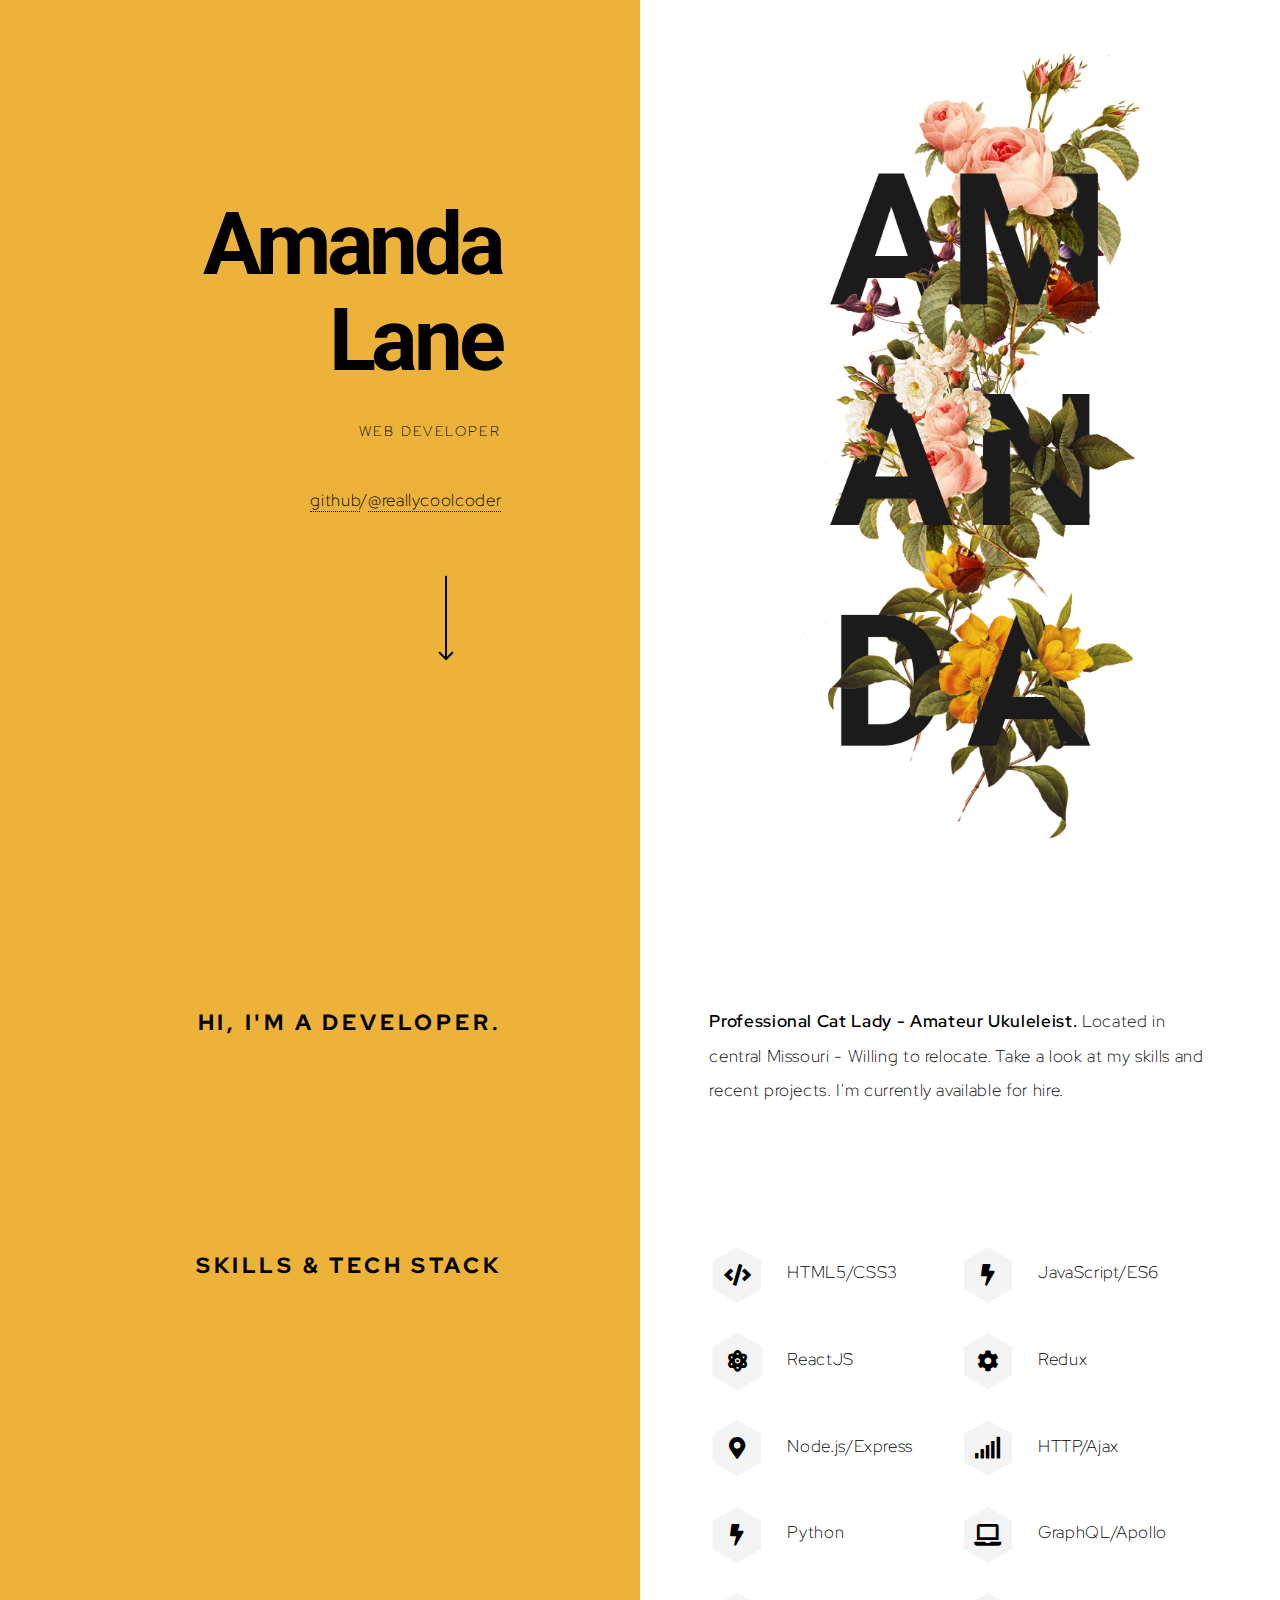
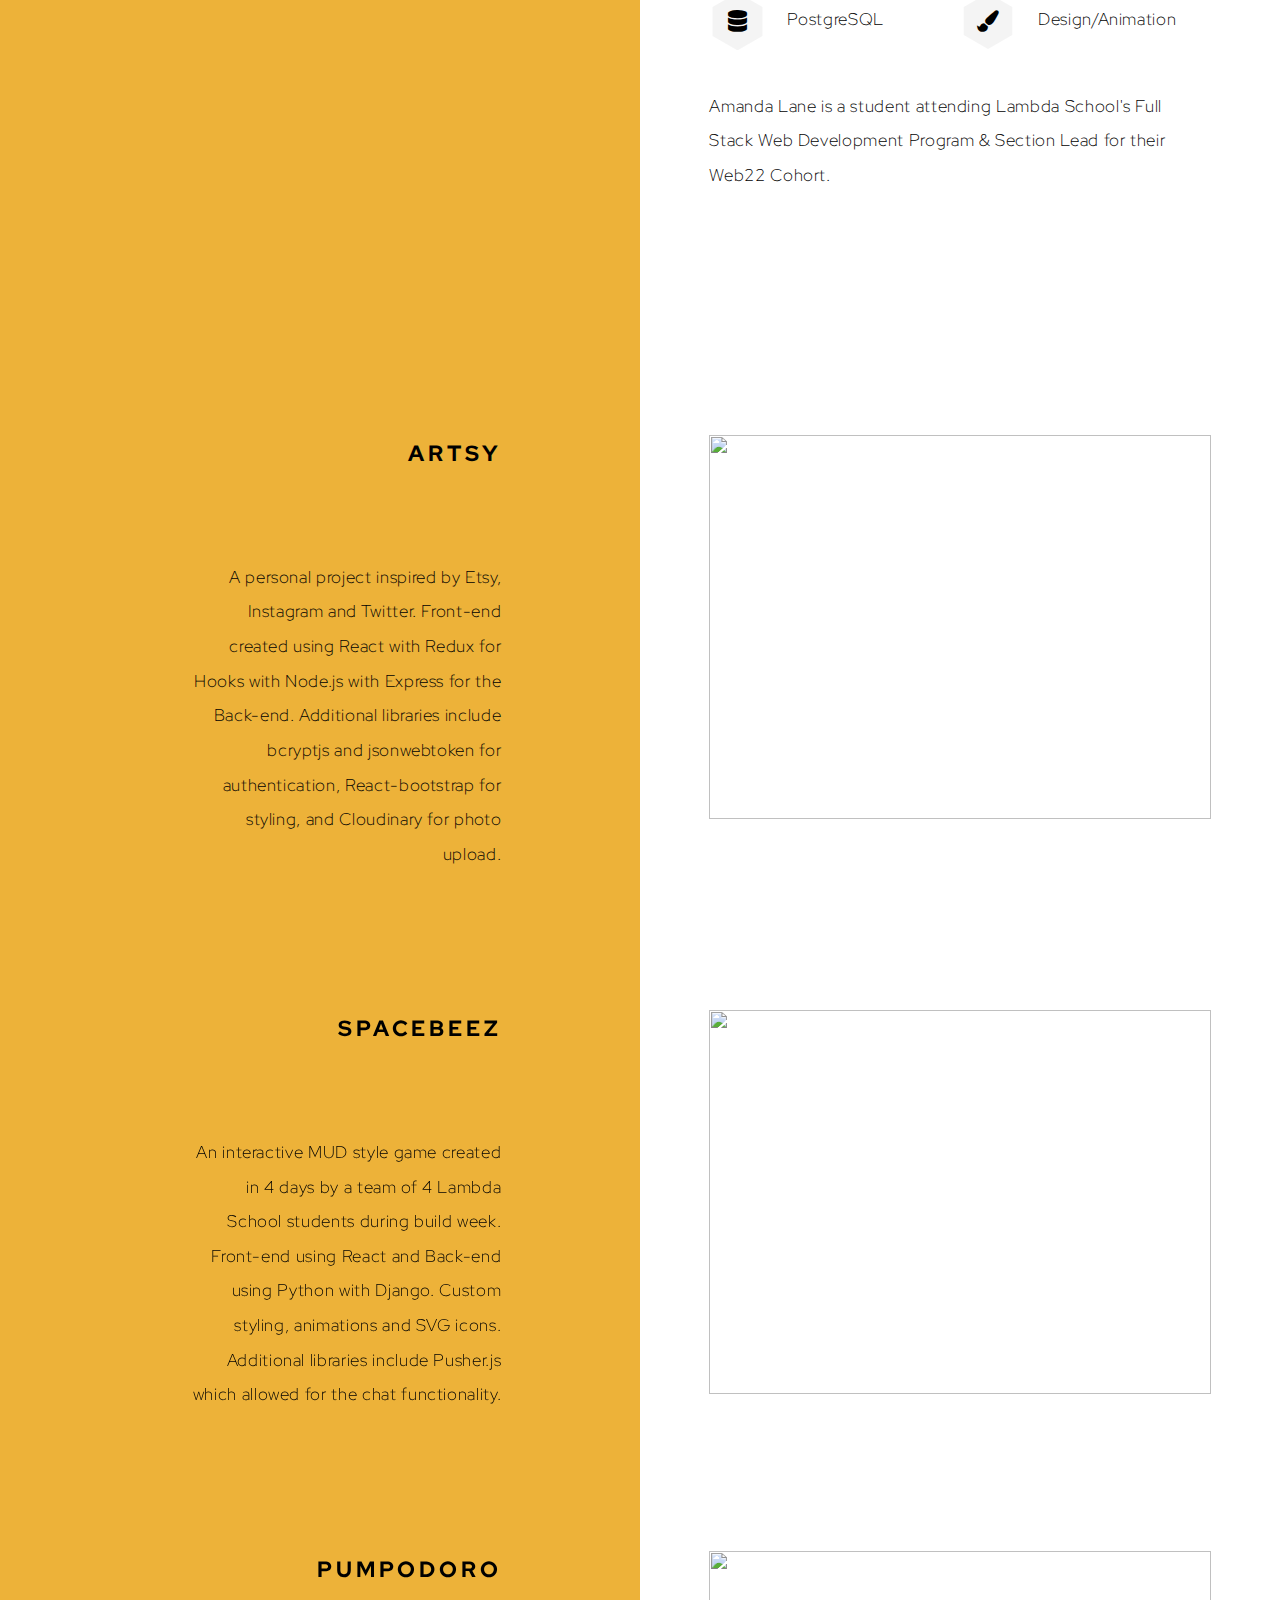
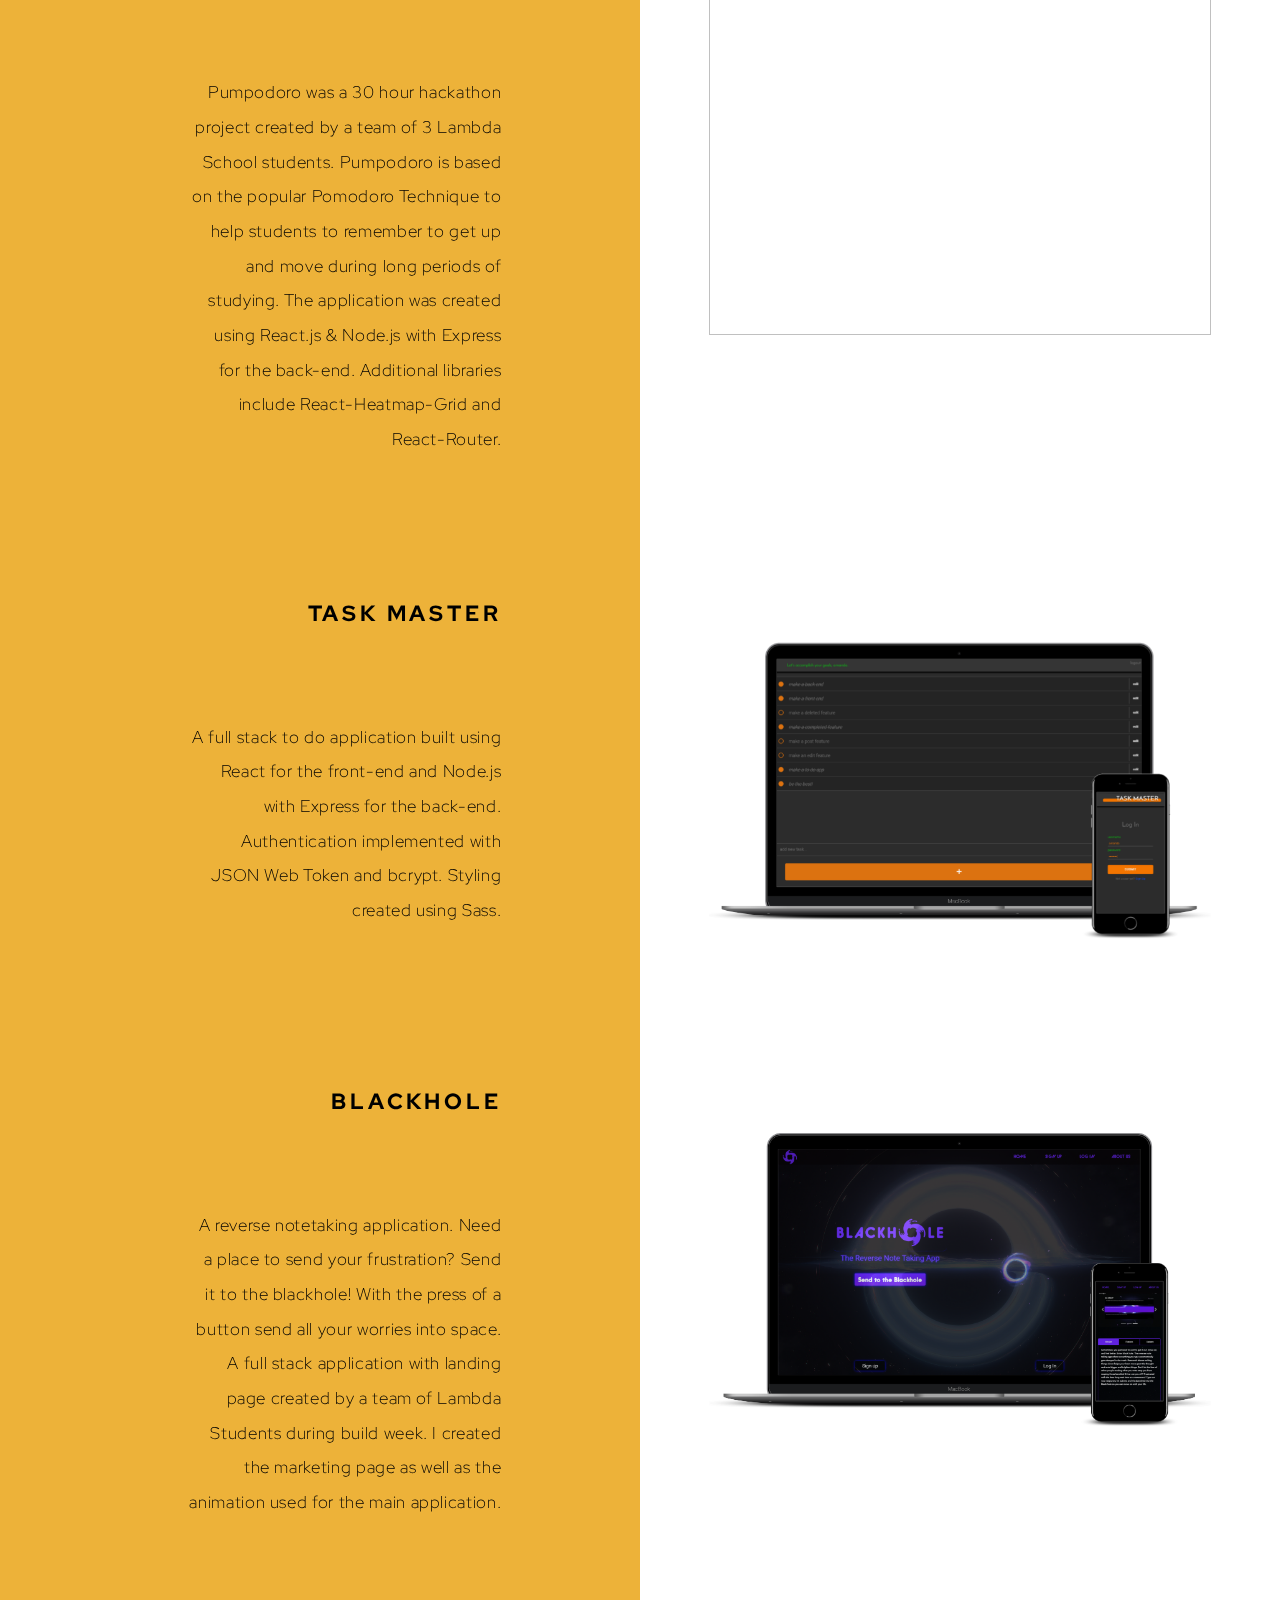
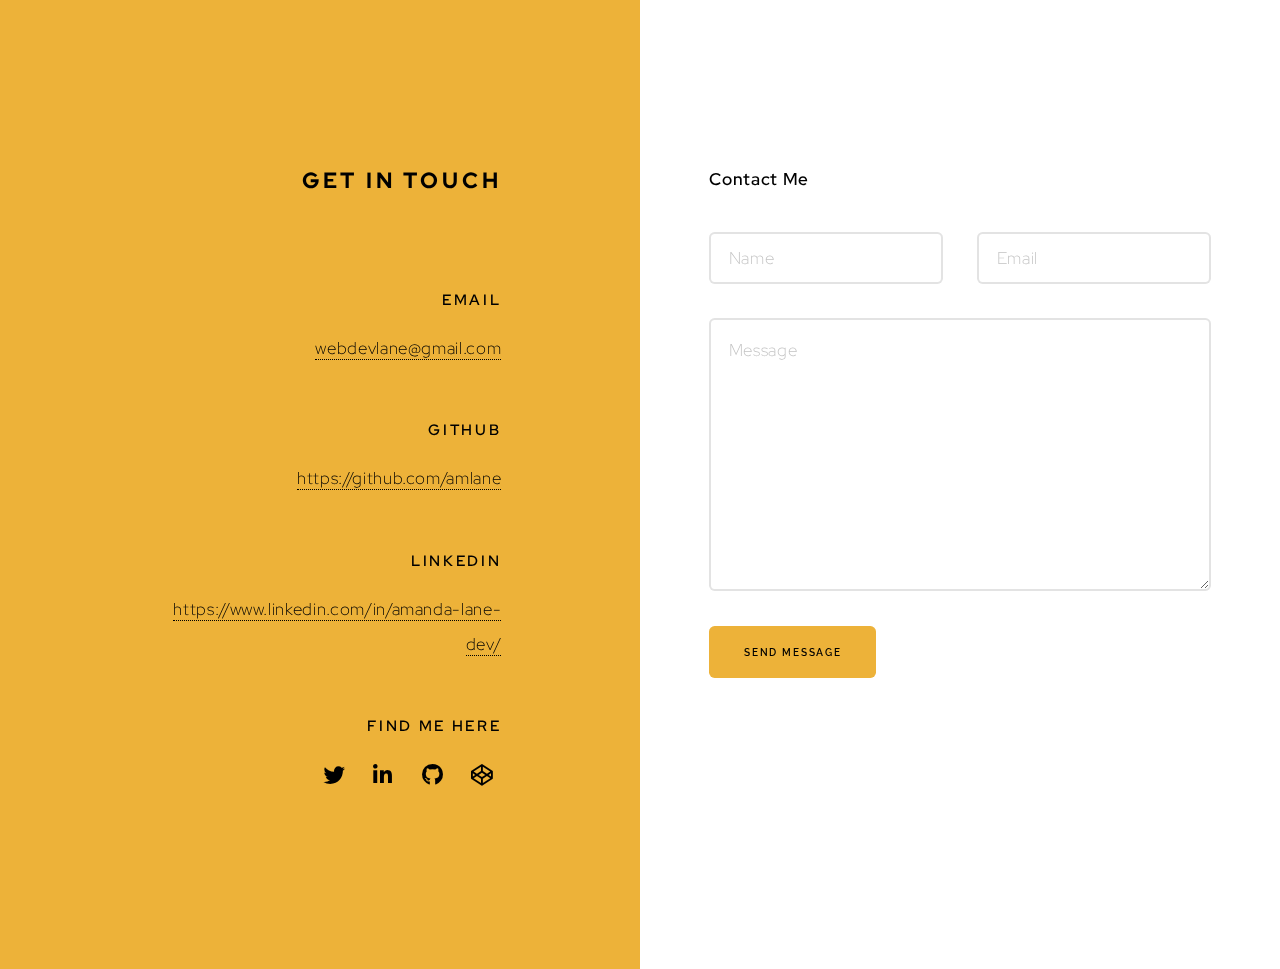
==== commit 4d051c5d: "updated skills section" ====
--- a/index.html
+++ b/index.html
@@ -56,12 +56,16 @@
 						<div class="content">
 							<!-- <p><strong>Etiam tristique libero</strong> eu nibh porttitor amet fermentum. Nullam venenatis erat id vehicula ultrices sed ultricies condimentum.</p> -->
 							<ul class="feature-icons">
-								<li class="icon solid fa-laptop">HTML5/CSS3</li>
+								<li class="icon solid fa-code">HTML5/CSS3</li>
 								<li class="icon solid fa-bolt">JavaScript/ES6</li>
-								<li class="icon solid fa-recycle">ReactJS</li>
+								<li class="icon solid fa-atom">ReactJS</li>
 								<li class="icon solid fa-cog">Redux</li>
 								<li class="icon solid fa-map-marker-alt">Node.js/Express</li>
-								<li class="icon solid fa-code">HTTP/Ajax</li>
+								<li class="icon solid fa-signal">HTTP/Ajax</li>
+								<li class="icon solid fa-bolt">Python</li>
+								<li class="icon solid fa-laptop">GraphQL/Apollo</li>
+								<li class="icon solid fa-database">PostgreSQL</li>
+								<li class="icon solid fa-paint-brush">Design/Animation</li>
 							</ul>
 							<p>Amanda Lane is a student attending Lambda School's Full Stack Web Development Program & Section Lead for their Web22 Cohort.</p>
 						</div>
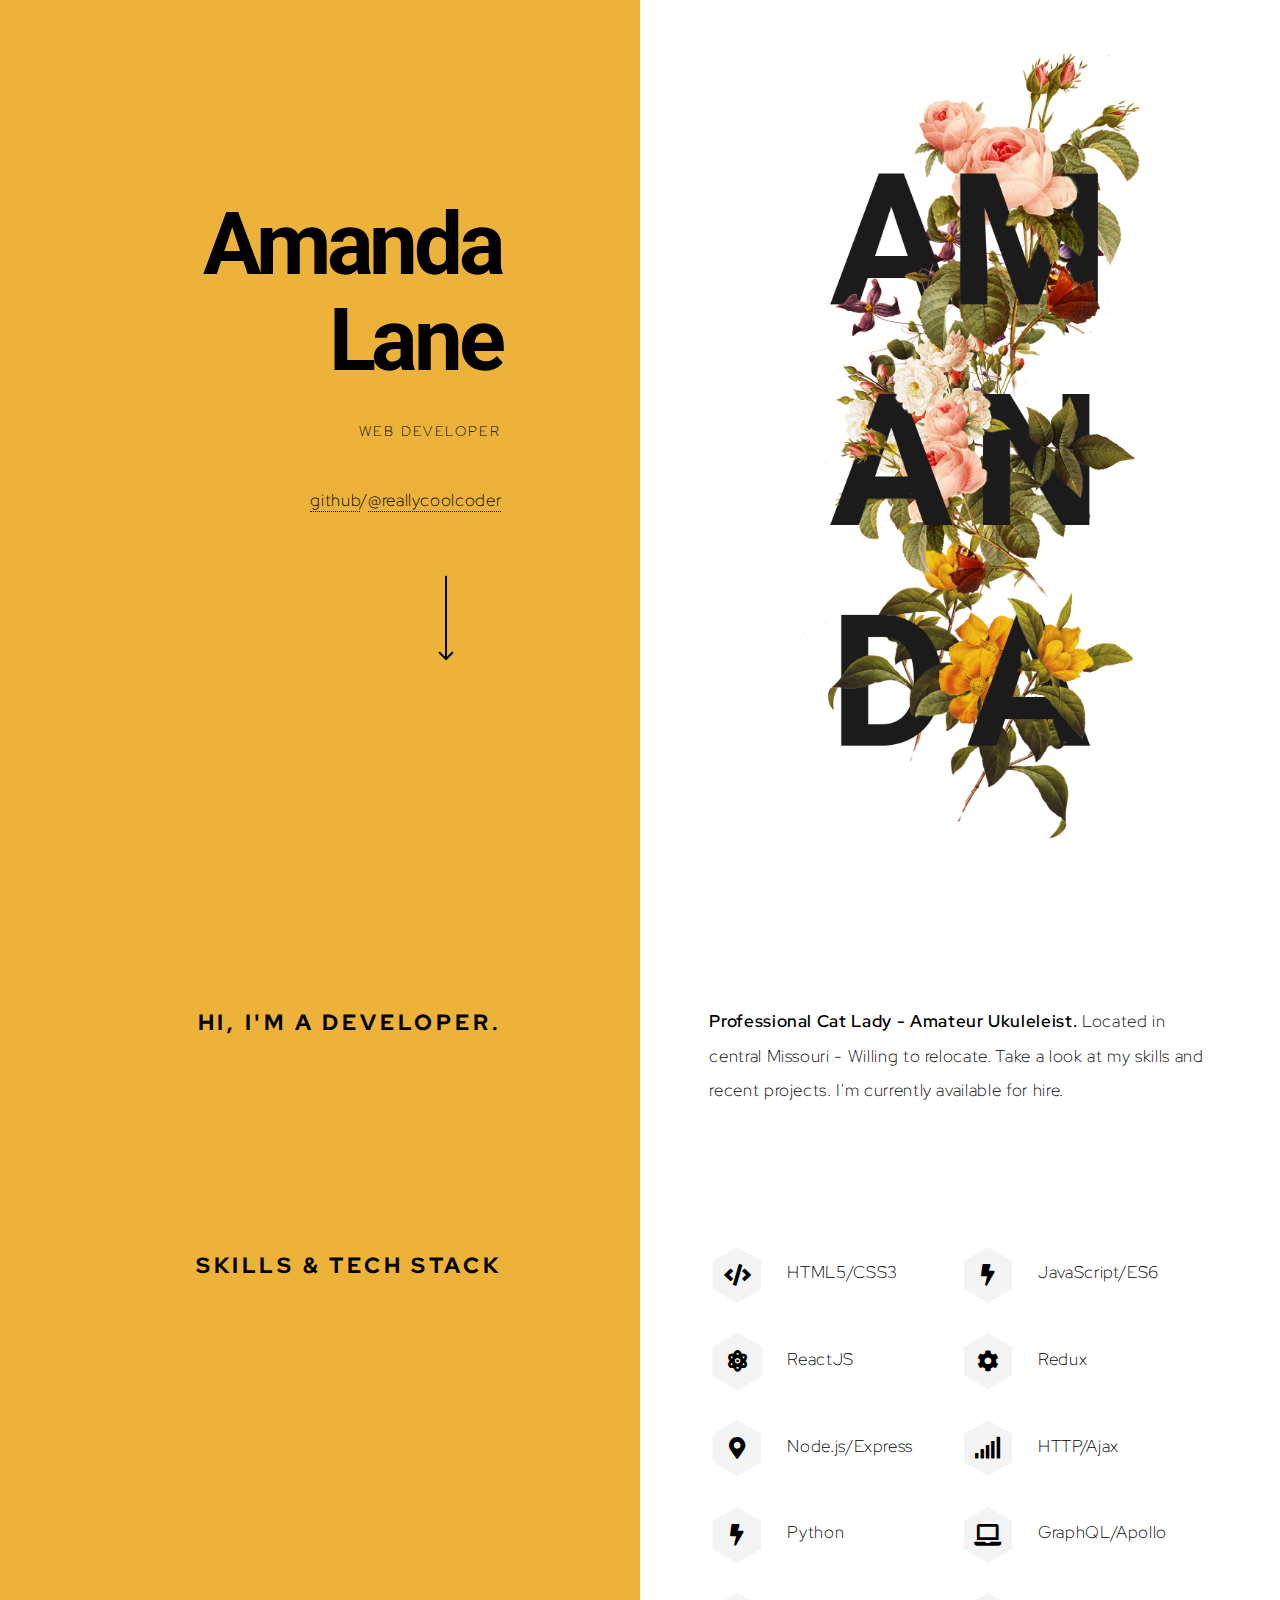
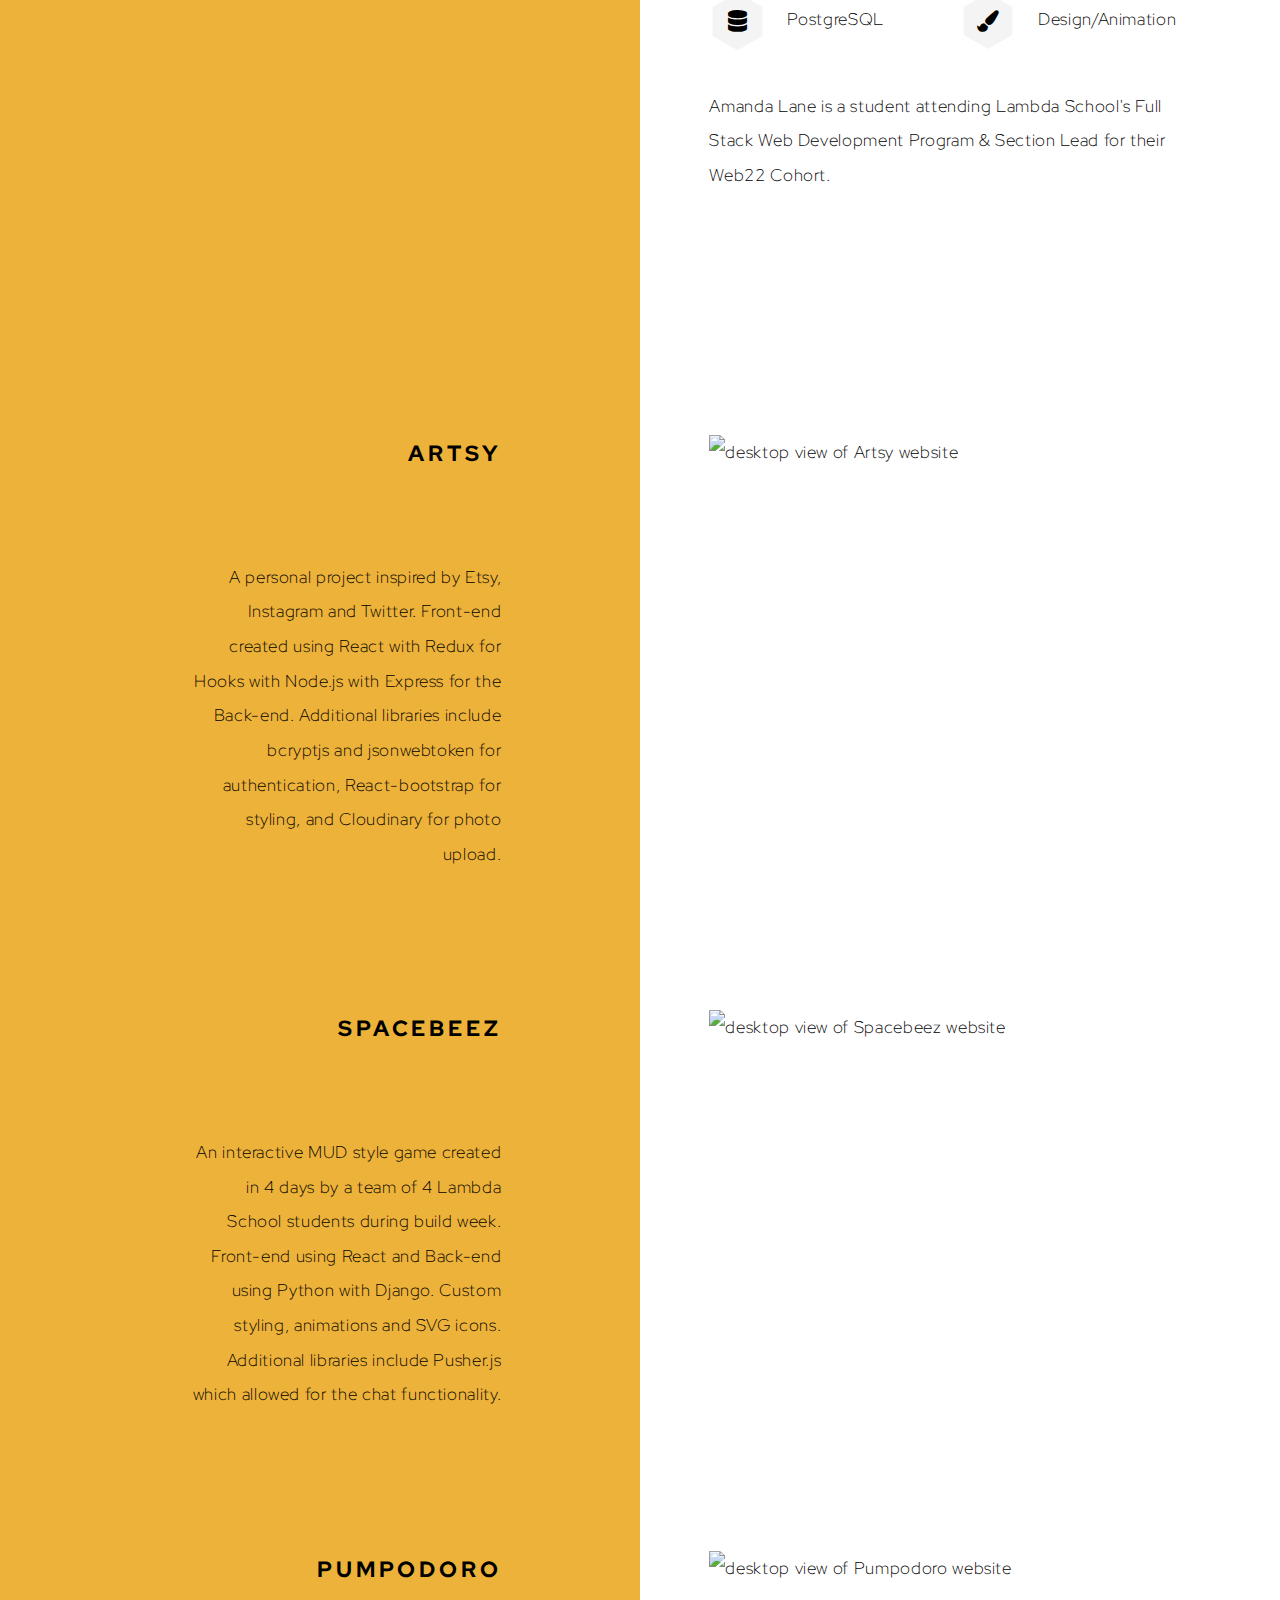
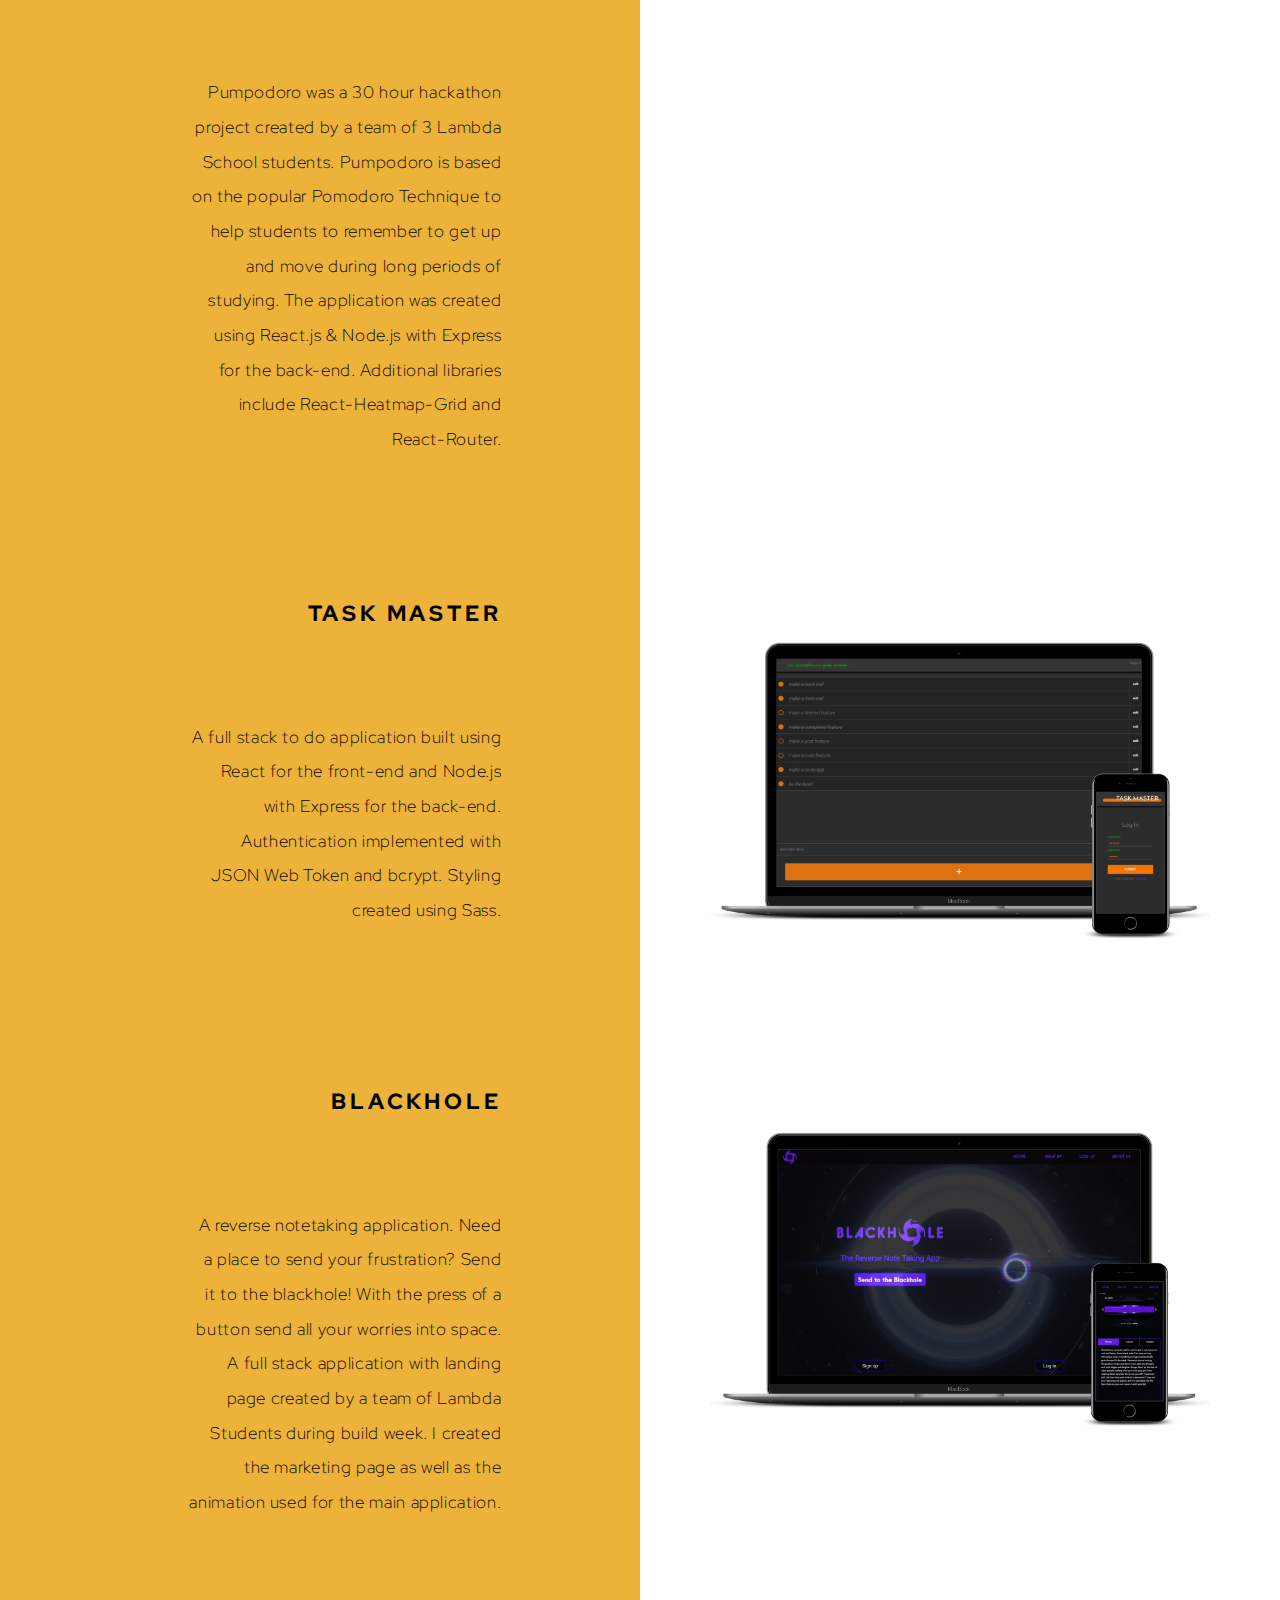
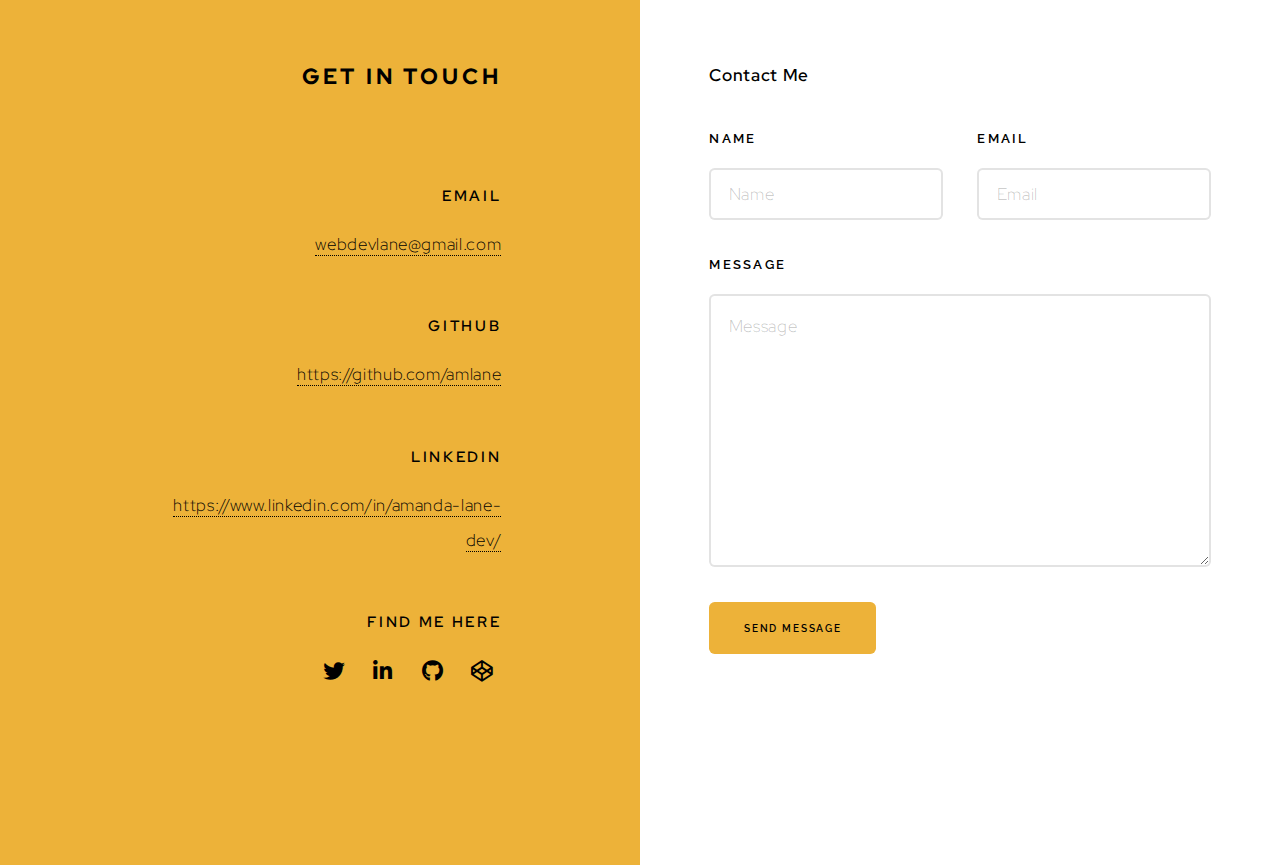
==== commit 9cf88b66: "fixed accessibility errors" ====
--- a/index.html
+++ b/index.html
@@ -1,21 +1,16 @@
 <!DOCTYPE HTML>
-<!--
-	Paradigm Shift by HTML5 UP
-	html5up.net | @ajlkn
-	Free for personal and commercial use under the CCA 3.0 license (html5up.net/license)
--->
-<html>
+<html lang="en">
 	<head>
 		<title>Amanda Lane Portfolio</title>
 		<meta charset="utf-8" />
 		<meta name="viewport" content="width=device-width, initial-scale=1, user-scalable=no" />
-		<meta name="description" content="" />
-		<meta name="keywords" content="" />
+		<meta name="description" content="Amanda Lane Web Developer Portfolio" />
+		<meta name="keywords" content="Amanda Lane's recent work and projects" />
 		<link rel="stylesheet" href="assets/css/main.css" />
 		<link href="https://fonts.googleapis.com/css?family=Red+Hat+Display|Roboto&display=swap" rel="stylesheet"> 
 		<link rel="icon" type="image/png" href="/images/favicomatic/favicon-32x32.png" sizes="32x32" />
 		<link rel="icon" type="image/png" href="/images/favicomatic/favicon-16x16.png" sizes="16x16" />
-
+       
 		<script src="https://kit.fontawesome.com/34aa7aba1d.js" crossorigin="anonymous"></script>
 	</head>
 	<body class="is-preload">
@@ -33,7 +28,7 @@
 							</ul>
 						</header>
 						<div class="content">
-							<span class="image fill" data-position="center"><img src="images/hero.png" alt="" /></span>
+							<span class="image fill" data-position="center"><img src="images/hero.png" alt="flowers growing around large block text" /></span>
 						</div>
 					</section>
 
@@ -44,7 +39,6 @@
 						</header>
 						<div class="content">
 							<p><strong>Professional Cat Lady - Amateur Ukuleleist.</strong> Located in central Missouri - Willing to relocate. Take a look at my skills and recent projects. I'm currently available for hire.</p>
-							<!-- <span class="image main"><img src="/images/profile.jpg" alt="" /></span> -->
 						</div>
 					</section>
 
@@ -54,7 +48,6 @@
 							<h2>Skills & Tech Stack</h2>
 						</header>
 						<div class="content">
-							<!-- <p><strong>Etiam tristique libero</strong> eu nibh porttitor amet fermentum. Nullam venenatis erat id vehicula ultrices sed ultricies condimentum.</p> -->
 							<ul class="feature-icons">
 								<li class="icon solid fa-code">HTML5/CSS3</li>
 								<li class="icon solid fa-bolt">JavaScript/ES6</li>
@@ -70,13 +63,9 @@
 							<p>Amanda Lane is a student attending Lambda School's Full Stack Web Development Program & Section Lead for their Web22 Cohort.</p>
 						</div>
 					</section>
-
 				<!-- Section -->
 					<section>
-
-						<div class="content">
-							<!-- <p><strong>A TV/Movie Application</strong> using the TV/movie database API.</p> -->
-
+						<div class="content">
 							<!-- Section -->
 								<section>
 									<header>
@@ -85,9 +74,7 @@
 									</header>
 									<div class="content">
 										<div class="gallery">
-											<a href="https://artsyfartsy.netlify.com/" class="landscape" target="_blank"><img src="/images/artsy.png" style="object-fit: contain;" alt="" /></a>
-											<!-- <a href="images/gallery/fulls/06.jpg"><img src="images/gallery/thumbs/06.jpg" alt="" /></a>
-											<a href="images/gallery/fulls/07.jpg"><img src="images/gallery/thumbs/07.jpg" alt="" /></a> -->
+											<a href="https://artsyfartsy.netlify.com/" class="landscape" target="_blank"><img src="/images/artsy.png" style="object-fit: contain;" alt="desktop view of Artsy website" /></a>
 										</div>
 									</div>
 								</section>
@@ -99,9 +86,7 @@
 								</header>
 								<div class="content">
 									<div class="gallery">
-										<a href="https://spacebeez.netlify.com/" class="landscape" target="_blank"><img src="/images/spacebeez2.PNG" style="object-fit: contain;" alt="" /></a>
-										<!-- <a href="images/gallery/fulls/06.jpg"><img src="images/gallery/thumbs/06.jpg" alt="" /></a>
-										<a href="images/gallery/fulls/07.jpg"><img src="images/gallery/thumbs/07.jpg" alt="" /></a> -->
+										<a href="https://spacebeez.netlify.com/" class="landscape" target="_blank"><img src="/images/spacebeez2.PNG" style="object-fit: contain;" alt="desktop view of Spacebeez website" /></a>
 									</div>
 								</div>
 							</section>
@@ -113,9 +98,7 @@
 								</header>
 								<div class="content">
 									<div class="gallery">
-										<a href="https://pumpodoro.netlify.com/" class="landscape" target="_blank"><img src="/images/pumpodoro4.PNG" style="object-fit: contain;" alt="" /></a>
-										<!-- <a href="images/gallery/fulls/06.jpg"><img src="images/gallery/thumbs/06.jpg" alt="" /></a>
-										<a href="images/gallery/fulls/07.jpg"><img src="images/gallery/thumbs/07.jpg" alt="" /></a> -->
+										<a href="https://pumpodoro.netlify.com/" class="landscape" target="_blank"><img src="/images/pumpodoro4.PNG" style="object-fit: contain;" alt="desktop view of Pumpodoro website" /></a>
 									</div>
 								</div>
 							</section>
@@ -128,10 +111,7 @@
 								</header>
 								<div class="content">
 									<div class="gallery">
-										<a href="https://task-master.netlify.com/" class="landscape" target="_blank"><img src="images/taskmaster2.png" style="object-fit: contain;"  alt="" /></a>
-										<!-- <a href="images/gallery/fulls/02.jpg"><img src="images/gallery/thumbs/02.jpg" alt="" /></a>
-										<a href="images/gallery/fulls/03.jpg"><img src="images/gallery/thumbs/03.jpg" alt="" /></a>
-										<a href="images/gallery/fulls/04.jpg" class="landscape"><img src="images/gallery/thumbs/04.jpg" alt="" /></a> -->
+										<a href="https://task-master.netlify.com/" class="landscape" target="_blank"><img src="images/taskmaster2.png" style="object-fit: contain;"  alt="desktop view of Task Master website" /></a>
 									</div>
 								</div>
 							</section>
@@ -146,296 +126,13 @@
 										<div class="gallery">
 											<!-- <a href="images/gallery/fulls/08.jpg" class="portrait"><img src="images/gallery/thumbs/08.jpg" alt="" /></a>
 											<a href="images/gallery/fulls/09.jpg" class="portrait"><img src="images/gallery/thumbs/09.jpg" alt="" /></a> -->
-											<a href="https://blackhole-app.netlify.com/" class="landscape" target="_blank"><img src="images/blackhole2.png" style="object-fit: contain;" alt="" /></a>
+											<a href="https://blackhole-app.netlify.com/" class="landscape" target="_blank"><img src="images/blackhole2.png" style="object-fit: contain;" alt="desktop view of Blackhole website" /></a>
 										</div>
 									</div>
 								</section>
 
 						</div>
-					</section>
-
-				<!-- Section -->
-					<section>
-						<!-- <header>
-							<h2>Duis sed adpiscing veroeros amet</h2>
-						</header>
-						<div class="content">
-							<p><strong>Proin tempus feugiat</strong> sed varius enim lorem ullamcorper dolore aliquam aenean ornare velit lacus, ac varius enim lorem ullamcorper dolore.</p>
-							<ul class="actions">
-								<li><a href="#" class="button primary large">Get Started</a></li>
-								<li><a href="#" class="button large">Learn More</a></li>
-							</ul>
-						</div> -->
-					</section>
-
-				<!-- Elements -->
-				<!--
-					<section>
-						<header>
-							<h2>Elements</h2>
-						</header>
-						<div class="content">
-
-							<section>
-								<header>
-									<h3>Text</h3>
-								</header>
-								<div class="content">
-									<p>This is <b>bold</b> and this is <strong>strong</strong>. This is <i>italic</i> and this is <em>emphasized</em>.
-									This is <sup>superscript</sup> text and this is <sub>subscript</sub> text.
-									This is <u>underlined</u> and this is code: <code>for (;;) { ... }</code>. Finally, <a href="#">this is a link</a>.</p>
-									<hr />
-									<h2>Heading Level 2</h2>
-									<h3>Heading Level 3</h3>
-									<h4>Heading Level 4</h4>
-									<h5>Heading Level 5</h5>
-									<hr />
-									<h5>Blockquote</h5>
-									<blockquote>Fringilla nisl. Donec accumsan interdum nisi, quis tincidunt felis sagittis eget tempus euismod. Vestibulum ante ipsum primis in faucibus vestibulum. Blandit adipiscing eu felis iaculis volutpat ac adipiscing accumsan faucibus. Vestibulum ante ipsum primis in faucibus lorem ipsum dolor sit amet nullam adipiscing eu felis.</blockquote>
-									<h5>Preformatted</h5>
-									<pre><code>i = 0;
-
-while (!deck.isInOrder()) {
-  print 'Iteration ' + i;
-  deck.shuffle();
-  i++;
-}
-
-print 'Sorted in ' + i + ' iterations.';</code></pre>
-								</div>
-							</section>
-
-							<section>
-								<header>
-									<h3>Lists</h3>
-								</header>
-								<div class="content">
-
-									<h4>Unordered</h4>
-									<ul>
-										<li>Dolor pulvinar etiam.</li>
-										<li>Sagittis adipiscing.</li>
-										<li>Felis enim feugiat.</li>
-									</ul>
-
-									<h4>Alternate</h4>
-									<ul class="alt">
-										<li>Dolor pulvinar etiam.</li>
-										<li>Sagittis adipiscing.</li>
-										<li>Felis enim feugiat.</li>
-									</ul>
-
-									<h4>Ordered</h4>
-									<ol>
-										<li>Dolor pulvinar etiam.</li>
-										<li>Etiam vel felis viverra.</li>
-										<li>Felis enim feugiat.</li>
-										<li>Dolor pulvinar etiam.</li>
-										<li>Etiam vel felis lorem.</li>
-										<li>Felis enim et feugiat.</li>
-									</ol>
-									<h4>Icons</h4>
-									<ul class="icons">
-										<li><a href="#" class="icon brands fa-twitter"><span class="label">Twitter</span></a></li>
-										<li><a href="#" class="icon brands fa-facebook-f"><span class="label">Facebook</span></a></li>
-										<li><a href="#" class="icon brands fa-instagram"><span class="label">Instagram</span></a></li>
-										<li><a href="#" class="icon brands fa-github"><span class="label">Github</span></a></li>
-									</ul>
-
-									<h4>Actions</h4>
-									<ul class="actions">
-										<li><a href="#" class="button primary">Default</a></li>
-										<li><a href="#" class="button">Default</a></li>
-									</ul>
-									<ul class="actions stacked">
-										<li><a href="#" class="button primary">Default</a></li>
-										<li><a href="#" class="button">Default</a></li>
-									</ul>
-								</div>
-							</section>
-
-							<section>
-								<header>
-									<h3>Table</h3>
-								</header>
-								<div class="content">
-									<h4>Default</h4>
-									<div class="table-wrapper">
-										<table>
-											<thead>
-												<tr>
-													<th>Name</th>
-													<th>Description</th>
-													<th>Price</th>
-												</tr>
-											</thead>
-											<tbody>
-												<tr>
-													<td>Item One</td>
-													<td>Ante turpis integer aliquet porttitor.</td>
-													<td>29.99</td>
-												</tr>
-												<tr>
-													<td>Item Two</td>
-													<td>Vis ac commodo adipiscing arcu aliquet.</td>
-													<td>19.99</td>
-												</tr>
-												<tr>
-													<td>Item Three</td>
-													<td> Morbi faucibus arcu accumsan lorem.</td>
-													<td>29.99</td>
-												</tr>
-												<tr>
-													<td>Item Four</td>
-													<td>Vitae integer tempus condimentum.</td>
-													<td>19.99</td>
-												</tr>
-												<tr>
-													<td>Item Five</td>
-													<td>Ante turpis integer aliquet porttitor.</td>
-													<td>29.99</td>
-												</tr>
-											</tbody>
-											<tfoot>
-												<tr>
-													<td colspan="2"></td>
-													<td>100.00</td>
-												</tr>
-											</tfoot>
-										</table>
-									</div>
-
-									<h4>Alternate</h4>
-									<div class="table-wrapper">
-										<table class="alt">
-											<thead>
-												<tr>
-													<th>Name</th>
-													<th>Description</th>
-													<th>Price</th>
-												</tr>
-											</thead>
-											<tbody>
-												<tr>
-													<td>Item One</td>
-													<td>Ante turpis integer aliquet porttitor.</td>
-													<td>29.99</td>
-												</tr>
-												<tr>
-													<td>Item Two</td>
-													<td>Vis ac commodo adipiscing arcu aliquet.</td>
-													<td>19.99</td>
-												</tr>
-												<tr>
-													<td>Item Three</td>
-													<td> Morbi faucibus arcu accumsan lorem.</td>
-													<td>29.99</td>
-												</tr>
-												<tr>
-													<td>Item Four</td>
-													<td>Vitae integer tempus condimentum.</td>
-													<td>19.99</td>
-												</tr>
-												<tr>
-													<td>Item Five</td>
-													<td>Ante turpis integer aliquet porttitor.</td>
-													<td>29.99</td>
-												</tr>
-											</tbody>
-											<tfoot>
-												<tr>
-													<td colspan="2"></td>
-													<td>100.00</td>
-												</tr>
-											</tfoot>
-										</table>
-									</div>
-								</div>
-							</section>
-
-							<section>
-								<header>
-									<h3>Buttons</h3>
-								</header>
-								<div class="content">
-									<ul class="actions">
-										<li><a href="#" class="button primary">Primary</a></li>
-										<li><a href="#" class="button">Default</a></li>
-									</ul>
-									<ul class="actions">
-										<li><a href="#" class="button large">Large</a></li>
-										<li><a href="#" class="button">Default</a></li>
-										<li><a href="#" class="button small">Small</a></li>
-									</ul>
-									<ul class="actions">
-										<li><a href="#" class="button primary icon solid fa-download">Icon</a></li>
-										<li><a href="#" class="button icon solid fa-download">Icon</a></li>
-									</ul>
-									<ul class="actions">
-										<li><span class="button primary disabled">Disabled</span></li>
-										<li><span class="button disabled">Disabled</span></li>
-									</ul>
-								</div>
-							</section>
-
-							<section>
-								<header>
-									<h3>Form</h3>
-								</header>
-								<div class="content">
-									<form method="post" action="#">
-										<div class="fields">
-											<div class="field half">
-												<label for="demo-name">Name</label>
-												<input type="text" name="demo-name" id="demo-name" value="" placeholder="Jane Doe" />
-											</div>
-											<div class="field half">
-												<label for="demo-email">Email</label>
-												<input type="email" name="demo-email" id="demo-email" value="" placeholder="jane@untitled.tld" />
-											</div>
-											<div class="field">
-												<label for="demo-category">Category</label>
-												<select name="demo-category" id="demo-category">
-													<option value="">-</option>
-													<option value="1">Manufacturing</option>
-													<option value="1">Shipping</option>
-													<option value="1">Administration</option>
-													<option value="1">Human Resources</option>
-												</select>
-											</div>
-											<div class="field half">
-												<input type="radio" id="demo-priority-low" name="demo-priority" checked>
-												<label for="demo-priority-low">Low</label>
-											</div>
-											<div class="field half">
-												<input type="radio" id="demo-priority-high" name="demo-priority">
-												<label for="demo-priority-high">High</label>
-											</div>
-											<div class="field half">
-												<input type="checkbox" id="demo-copy" name="demo-copy">
-												<label for="demo-copy">Email me a copy</label>
-											</div>
-											<div class="field half">
-												<input type="checkbox" id="demo-human" name="demo-human" checked>
-												<label for="demo-human">Not a robot</label>
-											</div>
-											<div class="field">
-												<label for="demo-message">Message</label>
-												<textarea name="demo-message" id="demo-message" placeholder="Enter your message" rows="6"></textarea>
-											</div>
-										</div>
-										<ul class="actions">
-											<li><input type="submit" value="Send Message" class="primary" /></li>
-											<li><input type="reset" value="Reset" /></li>
-										</ul>
-									</form>
-								</div>
-							</section>
-
-						</div>
-					</section>
-				-->
-
+					</section>	
 				<!-- Section -->
 					<section>
 						<header>
@@ -446,12 +143,15 @@
 							<form name="contact" netlify>
 								<div class="fields">
 									<div class="field half">
+										<label for="name">Name</label>
 										<input type="text" name="name" id="name" placeholder="Name" />
 									</div>
 									<div class="field half">
+										<label for="email">Email</label>
 										<input type="email" name="email" id="email" placeholder="Email" required />
 									</div>
 									<div class="field">
+										<label for="message">Message</label>
 										<textarea name="message" id="message" placeholder="Message" required rows="7"></textarea>
 									</div>
 								</div>
@@ -474,10 +174,6 @@
 									<h3>LinkedIn</h3>
 									<a href="https://www.linkedin.com/in/amanda-lane-dev/">https://www.linkedin.com/in/amanda-lane-dev/</a>
 								</li>
-								<!-- <li>
-									<h3>Address</h3>
-									<span>1234 Somewhere Road, Nashville, TN 00000</span>
-								</li> -->
 								<li>
 									<h3>Find Me Here</h3>
 									<ul class="icons">
@@ -492,10 +188,6 @@
 							</ul>
 						</footer>
 					</section>
-
-				<!-- Copyright -->
-					<!-- <div class="copyright">&copy; Untitled. All rights reserved. Design: <a href="https://html5up.net">HTML5 UP</a>.</div> -->
-
 			</div>
 
 		<!-- Scripts -->
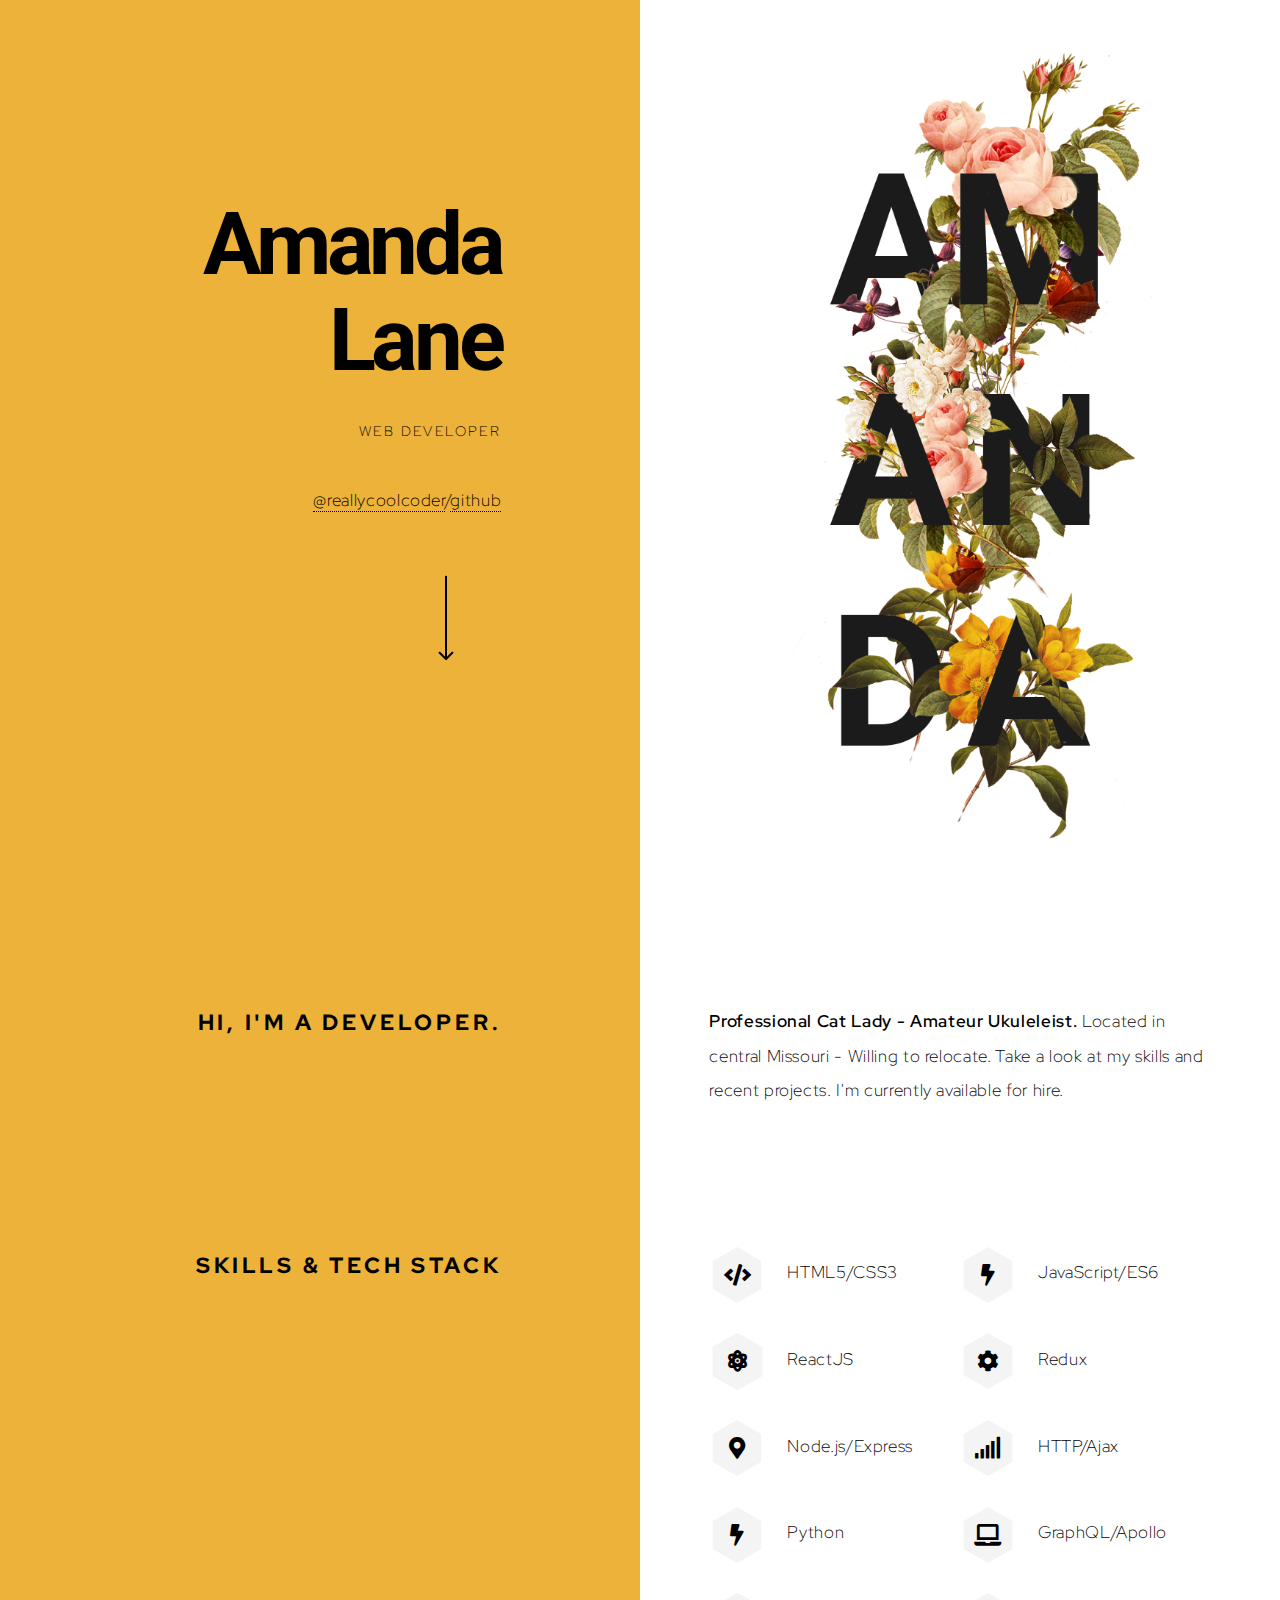
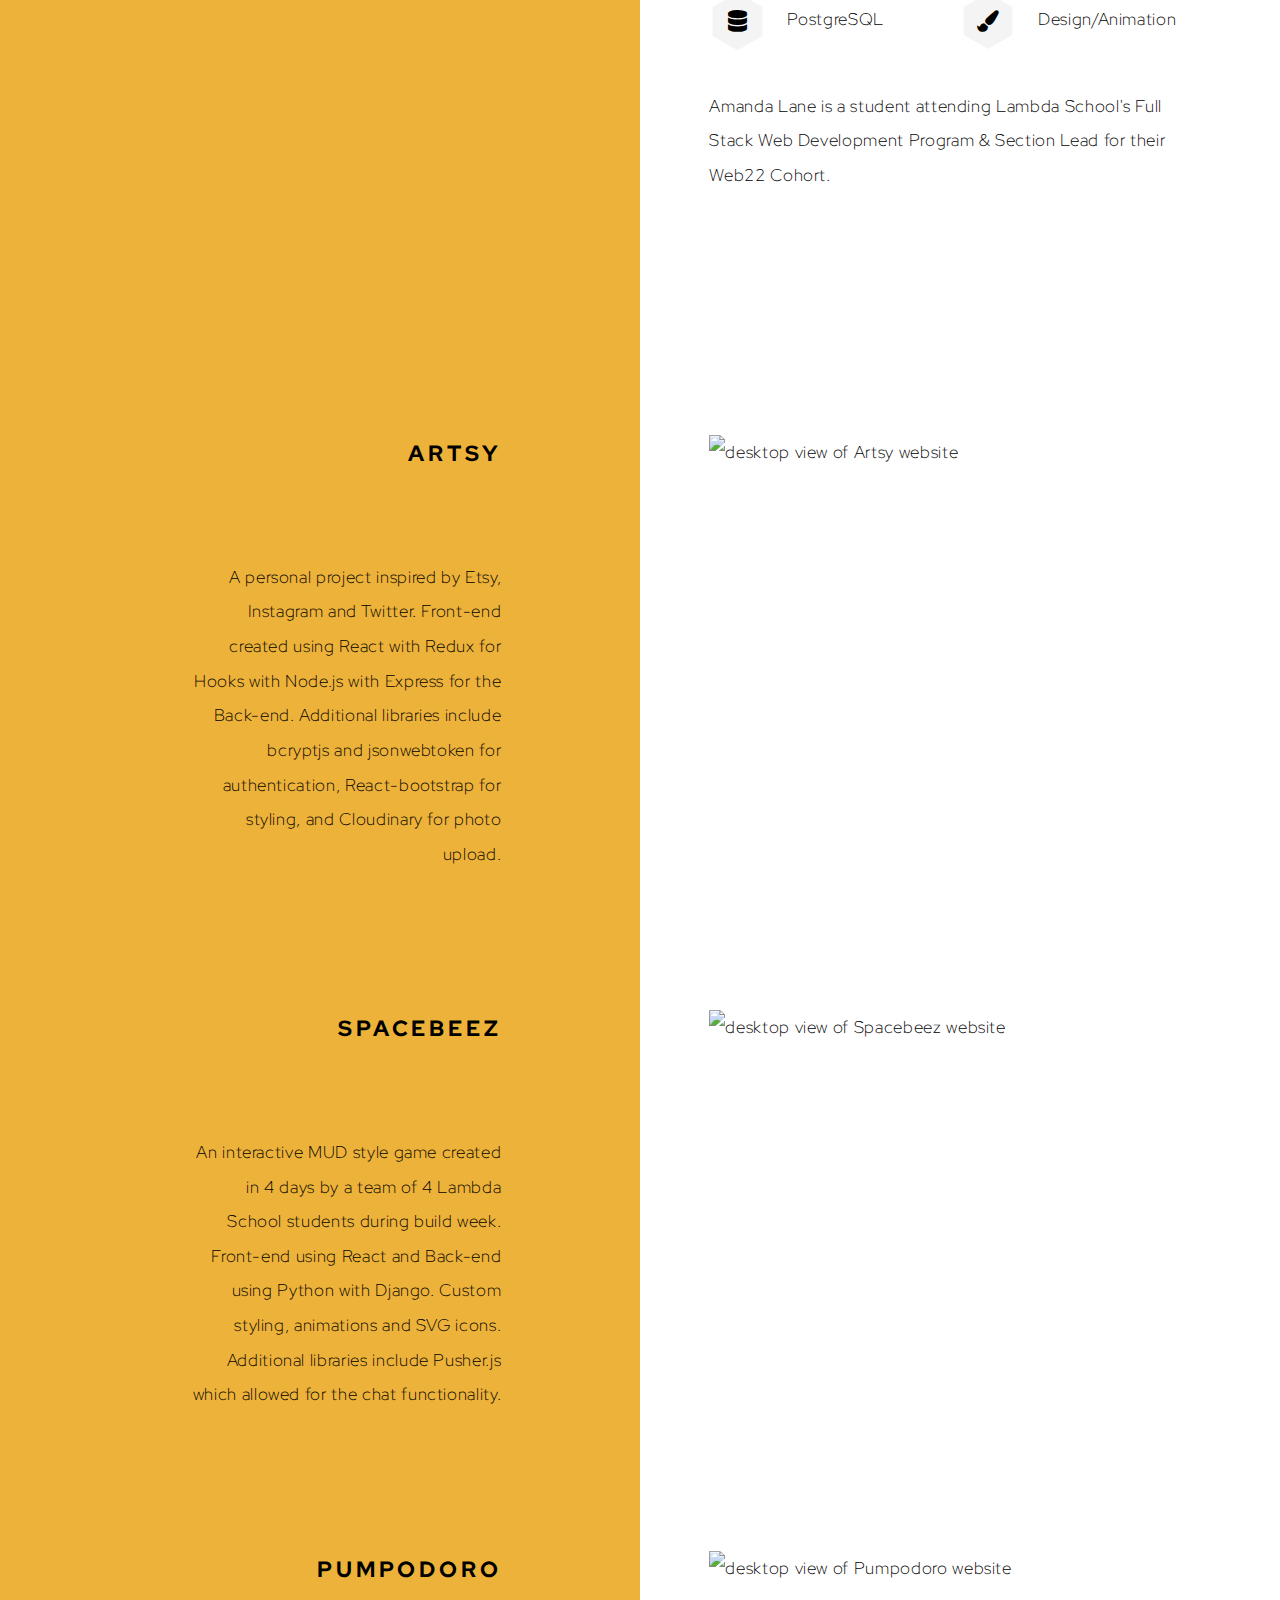
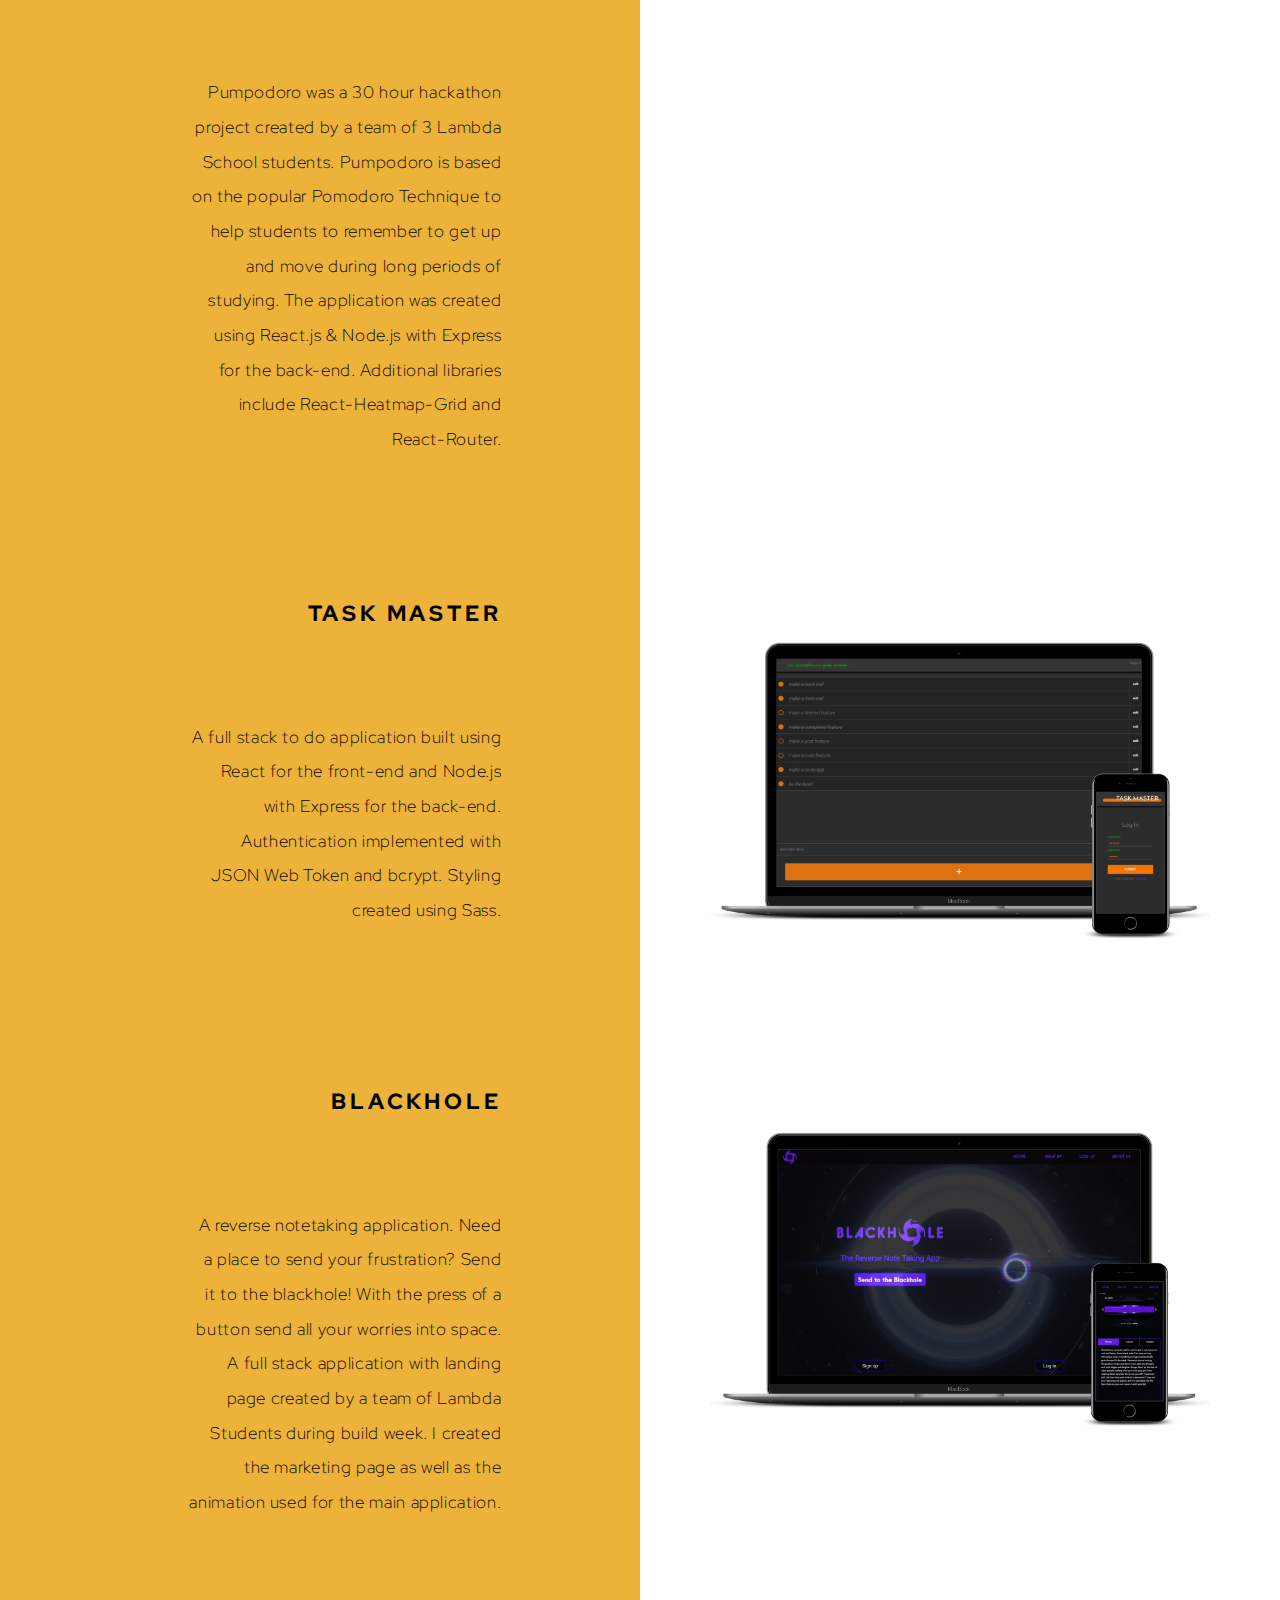
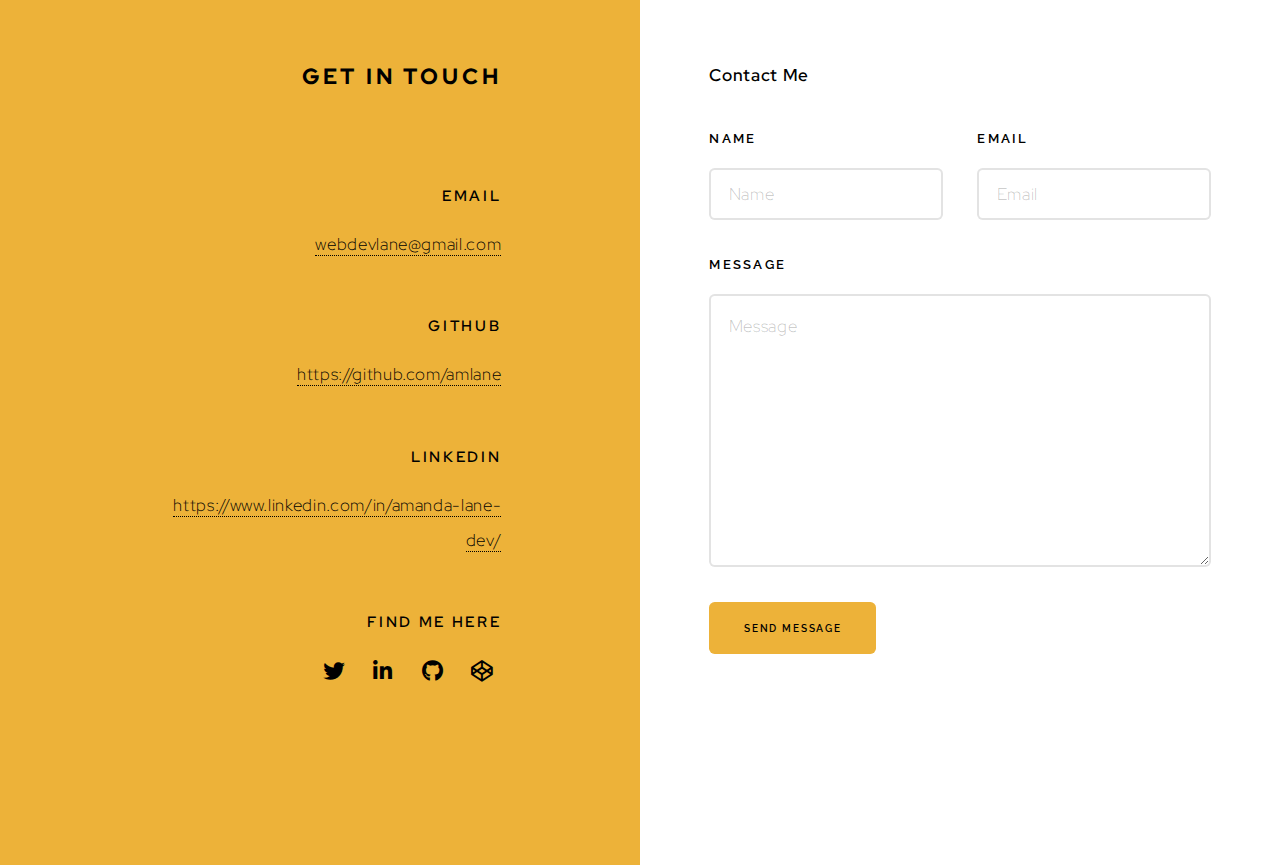
==== commit 6e9dea76: "switched twitter and github to make sure it's not confusing" ====
--- a/index.html
+++ b/index.html
@@ -22,7 +22,7 @@
 					<section class="intro">
 						<header>
 							<h1>Amanda Lane</h1>
-							<p>Web Developer</p> <a href="https://github.com/amlane">github</a>/<a href="https://twitter.com/reallycoolcoder">@reallycoolcoder</a> </p>
+							<p>Web Developer</p> <a href="https://twitter.com/reallycoolcoder">@reallycoolcoder</a>/<a href="https://github.com/amlane">github</a> </p>
 							<ul class="actions">
 								<li><a href="#first" class="arrow scrolly"><span class="label">Next</span></a></li>
 							</ul>
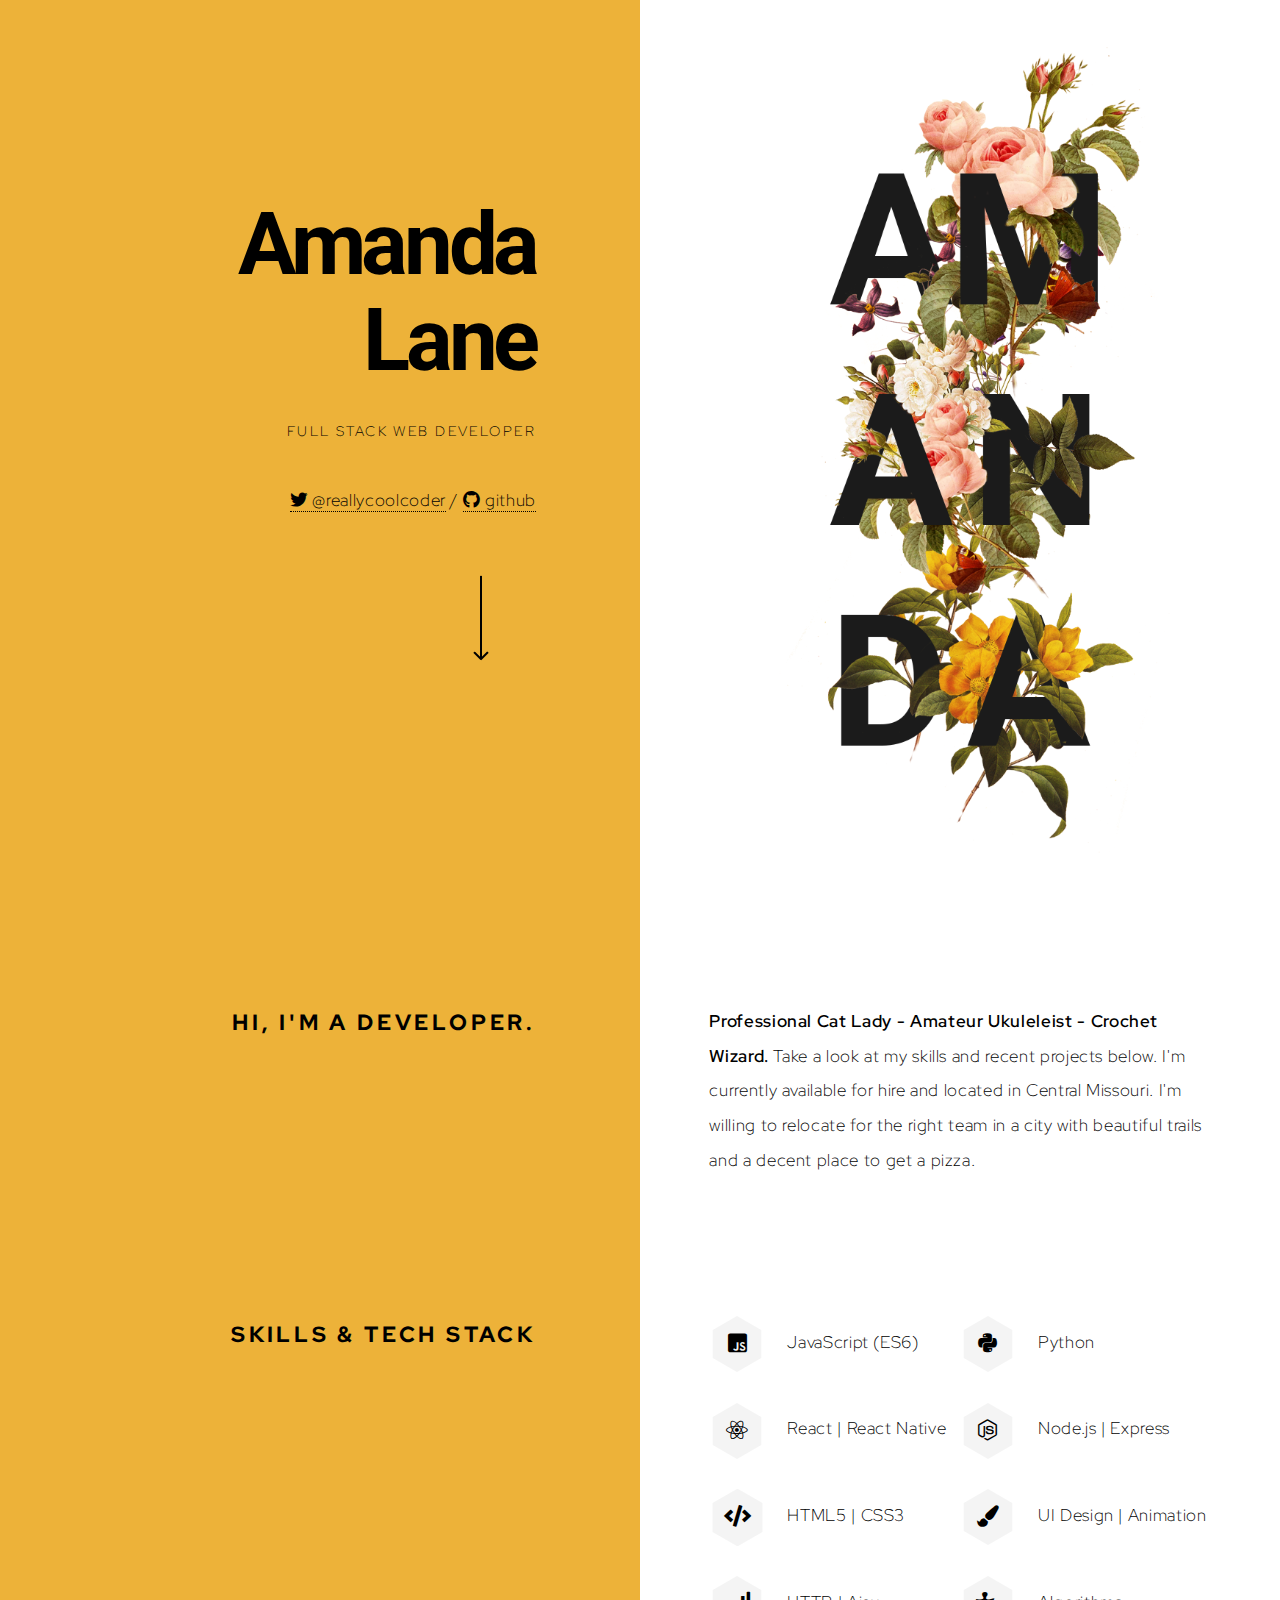
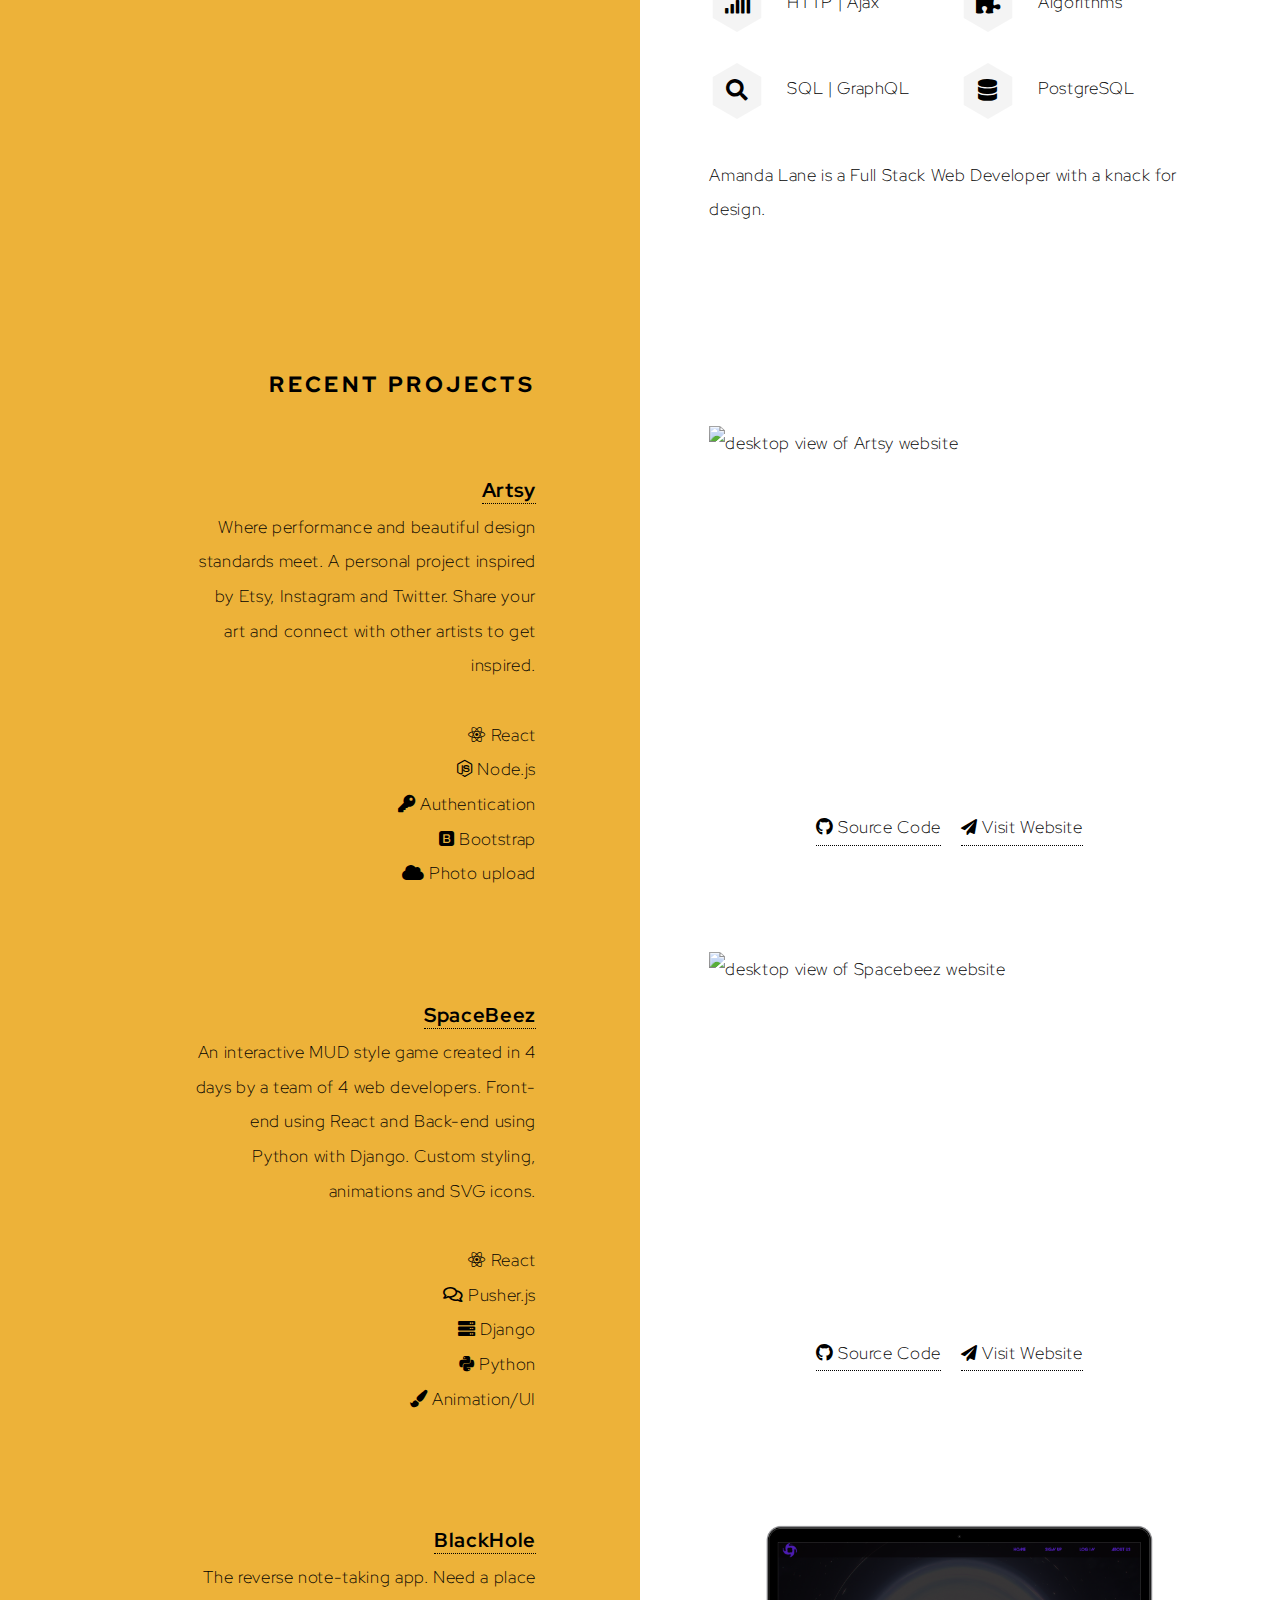
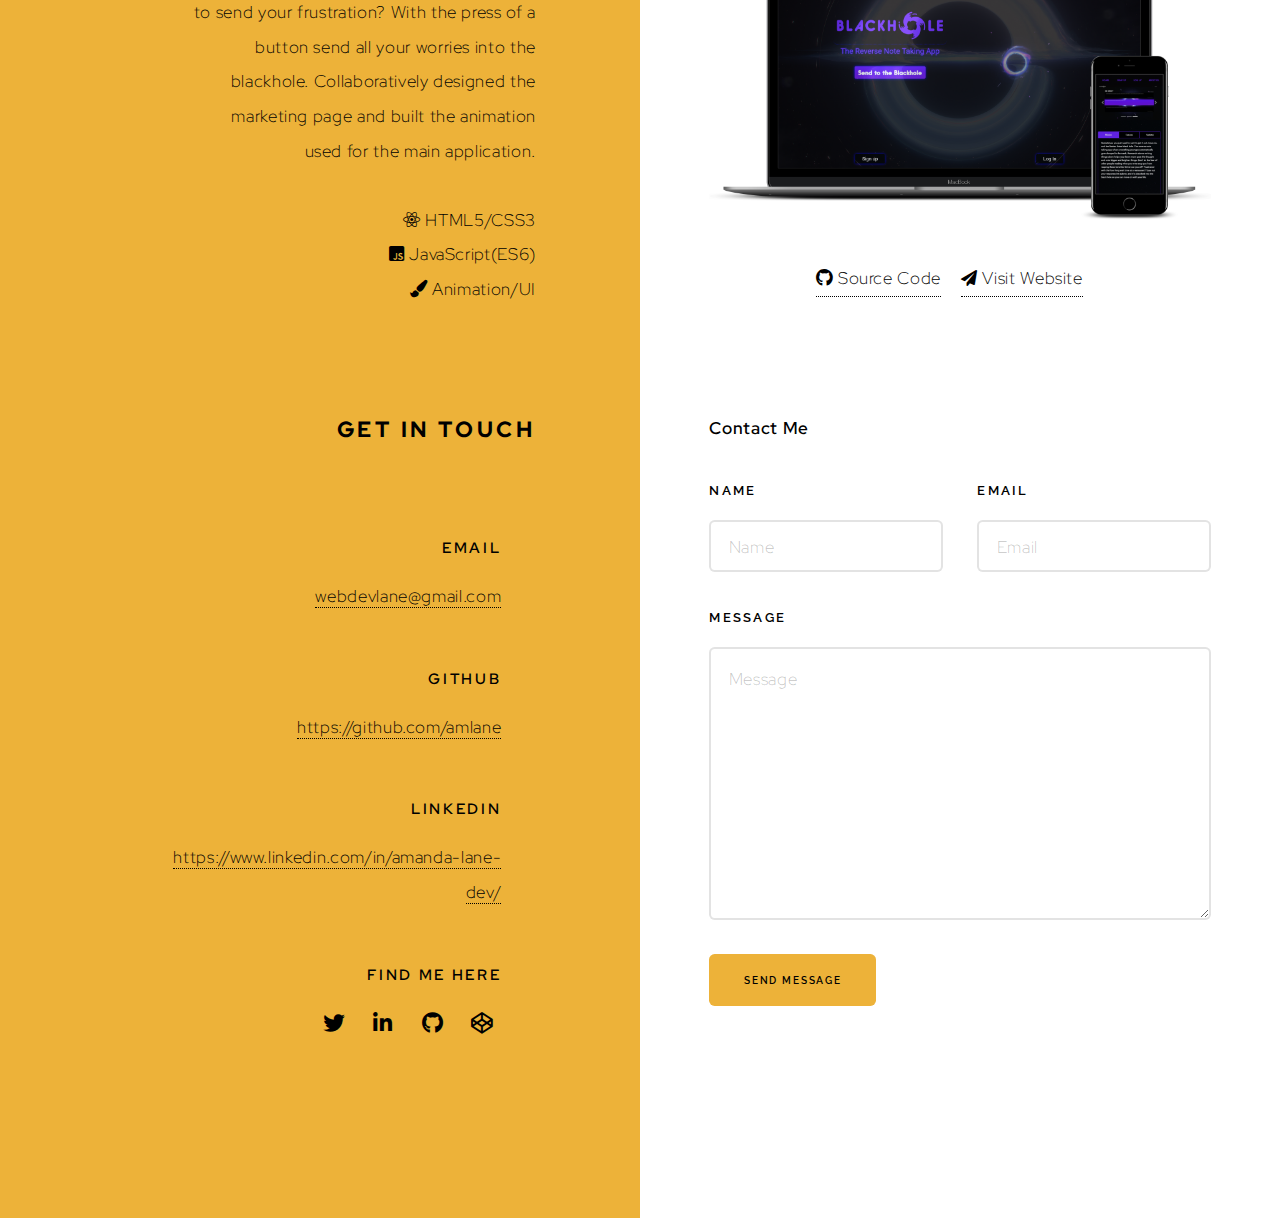
==== commit 0e626b1e: "added icons, fixed styling issues and updating project section, skill section" ====
--- a/index.html
+++ b/index.html
@@ -22,7 +22,7 @@
 					<section class="intro">
 						<header>
 							<h1>Amanda Lane</h1>
-							<p>Web Developer</p> <a href="https://twitter.com/reallycoolcoder">@reallycoolcoder</a>/<a href="https://github.com/amlane">github</a> </p>
+							<p>Full Stack Web Developer</p> <a href="https://twitter.com/reallycoolcoder"><i class="fab fa-twitter"></i></i> @reallycoolcoder</a> / <a href="https://github.com/amlane"><i class="fab fa-github"></i> github</a> </p>
 							<ul class="actions">
 								<li><a href="#first" class="arrow scrolly"><span class="label">Next</span></a></li>
 							</ul>
@@ -38,7 +38,7 @@
 							<h2>Hi, I'm a developer.</h2>
 						</header>
 						<div class="content">
-							<p><strong>Professional Cat Lady - Amateur Ukuleleist.</strong> Located in central Missouri - Willing to relocate. Take a look at my skills and recent projects. I'm currently available for hire.</p>
+							<p><strong>Professional Cat Lady - Amateur Ukuleleist - Crochet Wizard.</strong> Take a look at my skills and recent projects below. I'm currently available for hire and located in Central Missouri. I'm willing to relocate for the right team in a city with beautiful trails and a decent place to get a pizza.</p>
 						</div>
 					</section>
 
@@ -49,49 +49,95 @@
 						</header>
 						<div class="content">
 							<ul class="feature-icons">
-								<li class="icon solid fa-code">HTML5/CSS3</li>
-								<li class="icon solid fa-bolt">JavaScript/ES6</li>
-								<li class="icon solid fa-atom">ReactJS</li>
-								<li class="icon solid fa-cog">Redux</li>
-								<li class="icon solid fa-map-marker-alt">Node.js/Express</li>
-								<li class="icon solid fa-signal">HTTP/Ajax</li>
-								<li class="icon solid fa-bolt">Python</li>
-								<li class="icon solid fa-laptop">GraphQL/Apollo</li>
-								<li class="icon solid fa-database">PostgreSQL</li>
-								<li class="icon solid fa-paint-brush">Design/Animation</li>
+								<li><span><i class="fab fa-js-square"></i></span> JavaScript (ES6)</li>
+								<li><span><i class="fab fa-python"></i></span> Python</li>
+								<li><span><i class="fab fa-react"></i></span> React | React Native</li>
+								<li><span><i class="fab fa-node-js"></i></span> Node.js | Express</li>
+								<li><span><i class="fas fa-code"></i></span> HTML5 | CSS3</li>
+								<li><span><i class="fas fa-paint-brush"></i></span> UI Design | Animation</li>
+								<li><span><i class="fas fa-signal"></i></span> HTTP | Ajax</li>
+								<li><span><i class="fas fa-puzzle-piece"></i></span> Algorithms</li>
+								<li><span><i class="fas fa-search"></i></span> SQL | GraphQL</li>
+								<li><span><i class="fas fa-database"></i></span> PostgreSQL</li>
 							</ul>
-							<p>Amanda Lane is a student attending Lambda School's Full Stack Web Development Program & Section Lead for their Web22 Cohort.</p>
+							<p>Amanda Lane is a Full Stack Web Developer with a knack for design.</p>
 						</div>
 					</section>
 				<!-- Section -->
 					<section>
+						<header>
+							<h2>Recent Projects</h2>
+						</header>
 						<div class="content">
 							<!-- Section -->
 								<section>
 									<header>
-										<h2>Artsy</h2>
-										<p>A personal project inspired by Etsy, Instagram and Twitter. Front-end created using React with Redux for Hooks with Node.js with Express for the Back-end. Additional libraries include bcryptjs and jsonwebtoken for authentication, React-bootstrap for styling, and Cloudinary for photo upload.</p>
+										<a href="https://artsyfartsy.netlify.com/" style="font-weight: bold; font-size: 20px;" target="_blank">Artsy</a>
+										<p>Where performance and beautiful design standards meet. A personal project inspired by Etsy, Instagram and Twitter. Share your art and connect with other artists to get inspired. 
+										</p>
+									    <div><i class="fab fa-react"></i> React</div>
+										<div><i class="fab fa-node-js"></i> Node.js</div>
+										<div><i class="fas fa-key"></i> Authentication</div>
+										<div><i class="fab fa-bootstrap"></i> Bootstrap</div>
+										<div><i class="fas fa-cloud"></i> Photo upload</div>
 									</header>
 									<div class="content">
 										<div class="gallery">
-											<a href="https://artsyfartsy.netlify.com/" class="landscape" target="_blank"><img src="/images/artsy.png" style="object-fit: contain;" alt="desktop view of Artsy website" /></a>
+
+											<a href="https://artsyfartsy.netlify.com/" class="landscape" target="_blank"><img src="/images/artsy.png" alt="desktop view of Artsy website" /></a>
+					
+											<span>
+												<a href="https://github.com/amlane/artsy-fe" target="_blank"><i class="fab fa-github"></i> Source Code</a>
+											<a href="https://artsyfartsy.netlify.com/" target="_blank"><i class="fas fa-paper-plane"></i> Visit Website</a></span>
 										</div>
 									</div>
 								</section>
 							<!-- Section -->
 							<section>
 								<header>
-									<h2>SpaceBeez</h2>
-									<p>An interactive MUD style game created in 4 days by a team of 4 Lambda School students during build week. Front-end using React and Back-end using Python with Django. Custom styling, animations and SVG icons. Additional libraries include Pusher.js which allowed for the chat functionality.</p>
-								</header>
-								<div class="content">
-									<div class="gallery">
-										<a href="https://spacebeez.netlify.com/" class="landscape" target="_blank"><img src="/images/spacebeez2.PNG" style="object-fit: contain;" alt="desktop view of Spacebeez website" /></a>
+									<a href="https://spacebeez.netlify.com/" style="font-weight: bold; font-size: 20px;" target="_blank">SpaceBeez</a>
+									<p>An interactive MUD style game created in 4 days by a team of 4 web developers. Front-end using React and Back-end using Python with Django. Custom styling, animations and SVG icons.
+									</p>
+									<div><i class="fab fa-react"></i> React</div>
+									<div><i class="far fa-comments"></i> Pusher.js</div>
+									<div><i class="fas fa-server"></i> Django</div>
+									<div><i class="fab fa-python"></i> Python</div>
+									<div><i class="fas fa-paint-brush"></i> Animation/UI</div>
+								</header>
+								<div class="content">
+									<div class="gallery">
+
+										<a href="https://spacebeez.netlify.com/" class="landscape" target="_blank"><img src="/images/spacebeez2.PNG" alt="desktop view of Spacebeez website" class="spacebeez"  /></a>
+
+										<span>
+											<a href="https://github.com/muddier" target="_blank"><i class="fab fa-github"></i> Source Code</a>
+										<a href="https://spacebeez.netlify.com/" target="_blank"><i class="fas fa-paper-plane"></i> Visit Website</a></span>
 									</div>
 								</div>
 							</section>
 							<!-- Section -->
 							<section>
+								<header>
+									<a href="https://blackhole-app.netlify.com/" style="font-weight: bold; font-size: 20px;" target="_blank">BlackHole</a>
+									<p>The reverse note-taking app. Need a place to send your frustration? With the press of a button send all your worries into the blackhole. Collaboratively designed the marketing page and built the animation used for the main application.
+									</p>
+									<div><i class="fab fa-react"></i> HTML5/CSS3</div>
+									<div><i class="fab fa-js-square"></i> JavaScript(ES6)</div>
+									<div><i class="fas fa-paint-brush"></i> Animation/UI</div>
+								</header>
+								<div class="content">
+									<div class="gallery">
+
+										<a href="https://blackhole-app.netlify.com/" class="landscape" target="_blank"><img src="images/blackhole2.png" alt="desktop view of Blackhole website" /></a>
+
+										<span>
+											<a href="https://github.com/black-hole-lambda-build-week/landing-page" target="_blank"><i class="fab fa-github"></i> Source Code</a>
+										<a href="https://blackhole-app.netlify.com/" target="_blank"><i class="fas fa-paper-plane"></i> Visit Website</a></span>
+									</div>
+								</div>
+							</section>
+							<!-- Section -->
+							<!-- <section>
 								<header>
 									<h2>Pumpodoro</h2>
 									<p>Pumpodoro was a 30 hour hackathon project created by a team of 3 Lambda School students. Pumpodoro is based on the popular Pomodoro Technique to help students to remember to get up and move during long periods of studying. The application was created using React.js & Node.js with Express for the back-end. Additional libraries include React-Heatmap-Grid and React-Router.</p>
@@ -101,10 +147,10 @@
 										<a href="https://pumpodoro.netlify.com/" class="landscape" target="_blank"><img src="/images/pumpodoro4.PNG" style="object-fit: contain;" alt="desktop view of Pumpodoro website" /></a>
 									</div>
 								</div>
-							</section>
-
-							<!-- Section -->
-							<section>
+							</section> -->
+
+							<!-- Section -->
+							<!-- <section>
 								<header>
 									<h2>Task Master</h2>
 									<p>A full stack to do application built using React for the front-end and Node.js with Express for the back-end. Authentication implemented with JSON Web Token and bcrypt. Styling created using Sass.</p>
@@ -114,23 +160,7 @@
 										<a href="https://task-master.netlify.com/" class="landscape" target="_blank"><img src="images/taskmaster2.png" style="object-fit: contain;"  alt="desktop view of Task Master website" /></a>
 									</div>
 								</div>
-							</section>
-
-							<!-- Section -->
-								<section>
-									<header>
-										<h2>BlackHole</h2>
-										<p>A reverse notetaking application. Need a place to send your frustration? Send it to the blackhole! With the press of a button send all your worries into space. A full stack application with landing page created by a team of Lambda Students during build week. I created the marketing page as well as the animation used for the main application.</p>
-									</header>
-									<div class="content">
-										<div class="gallery">
-											<!-- <a href="images/gallery/fulls/08.jpg" class="portrait"><img src="images/gallery/thumbs/08.jpg" alt="" /></a>
-											<a href="images/gallery/fulls/09.jpg" class="portrait"><img src="images/gallery/thumbs/09.jpg" alt="" /></a> -->
-											<a href="https://blackhole-app.netlify.com/" class="landscape" target="_blank"><img src="images/blackhole2.png" style="object-fit: contain;" alt="desktop view of Blackhole website" /></a>
-										</div>
-									</div>
-								</section>
-
+							</section> -->
 						</div>
 					</section>	
 				<!-- Section -->
--- a/assets/css/main.css
+++ b/assets/css/main.css
@@ -1431,7 +1431,7 @@
   .icon.solid:before {
     font-weight: 900; }
   .icon.brands:before {
-    font-family: 'Font Awesome 5 Brands'; }
+    font-family: "Font Awesome 5 Brands"; }
 
 /* Image */
 .image {
@@ -1818,8 +1818,20 @@
 .gallery {
   display: flex;
   flex-wrap: wrap;
-  margin: -1.25rem 0 0 -1.25rem;
+  margin: -3.75rem 0 0 -1.25rem;
   width: calc(100% + 1.25rem); }
+  .gallery span {
+    display: flex;
+    width: 100%;
+    display: flex;
+    justify-content: center; }
+    .gallery span a {
+      padding: 0;
+      width: auto;
+      margin: 0 10px;
+      border-bottom: 1px dotted; }
+      .gallery span a .fa-paper-plane {
+        font-size: 16px; }
   .gallery a {
     border-bottom: 0;
     display: block;
@@ -1831,9 +1843,17 @@
       display: block;
       height: 25vw;
       min-height: 18rem;
-      object-fit: cover;
+      max-height: 25rem;
+      object-fit: contain;
       object-position: center;
       width: 100%; }
+    .gallery a .spacebeez {
+      max-width: 40rem;
+      margin: auto; }
+    @media screen and (max-width: 650px) {
+      .gallery a .spacebeez {
+        padding: 10px;
+        width: 100%; } }
     .gallery a.landscape {
       width: 100%; }
       .gallery a.landscape img {
@@ -1890,7 +1910,7 @@
       background-position: center;
       background-repeat: no-repeat;
       background-size: 4rem;
-      content: '';
+      content: "";
       display: block;
       height: 4rem;
       left: 50%;
@@ -1904,7 +1924,7 @@
       background-position: center;
       background-repeat: no-repeat;
       background-size: 3rem;
-      content: '';
+      content: "";
       cursor: pointer;
       display: block;
       height: 4rem;
@@ -1995,7 +2015,7 @@
     padding: 0.5rem 0 0 4.5rem;
     position: relative;
     width: 50%; }
-    ul.feature-icons li:before {
+    ul.feature-icons li span {
       background-image: url("data:image/svg+xml;charset=utf8,%3Csvg xmlns='http://www.w3.org/2000/svg' x='0px' y='0px' viewBox='0 0 512 512'%3E%3Cpath d='M256,0l221.7,128v256L256,512L34.3,384V128L256,0z' fill='rgba(144, 144, 144, 0.1)' /%3E%3C/svg%3E");
       background-position: center;
       background-repeat: no-repeat;
@@ -2031,7 +2051,7 @@
     background-position: -50% 10%;
     background-repeat: repeat-y;
     background-size: 75% auto;
-    content: '';
+    content: "";
     display: block;
     height: 100%;
     left: 0;
@@ -2071,7 +2091,8 @@
         justify-content: flex-end; }
   #wrapper > section {
     position: relative; }
-    #wrapper > section > header h1, #wrapper > section > header h2 {
+    #wrapper > section > header h1,
+    #wrapper > section > header h2 {
       position: relative; }
     #wrapper > section > header h1 {
       margin-top: -2rem; }
@@ -2108,7 +2129,7 @@
   #wrapper section {
     margin: 7.5rem 0 0 0; }
     #wrapper section > header {
-      padding: 0 10rem 0 5rem;
+      padding: 0 7.5rem 0 5rem;
       width: 35rem; }
     #wrapper section > .content {
       padding: 0 5rem; }
@@ -2117,10 +2138,12 @@
   #wrapper > section > header:before {
     height: calc(100% + 10rem);
     left: calc(50vw - 5rem); }
-  #wrapper > section > header h1:before, #wrapper > section > header h2:before {
+  #wrapper > section > header h1:before,
+  #wrapper > section > header h2:before {
     right: -5rem;
     width: 2.5rem; }
-  #wrapper > section > header h1:after, #wrapper > section > header h2:after {
+  #wrapper > section > header h1:after,
+  #wrapper > section > header h2:after {
     right: -2.5rem; }
   #wrapper > section > .content > section {
     left: calc(-50vw - 5rem); }
@@ -2145,7 +2168,7 @@
       #wrapper section {
         margin: 6rem 0 0 0; }
         #wrapper section > header {
-          padding: 0 8rem 0 4rem;
+          padding: 0 6rem 0 4rem;
           width: 33rem; }
         #wrapper section > .content {
           padding: 0 4rem; }
@@ -2154,10 +2177,12 @@
       #wrapper > section > header:before {
         height: calc(100% + 8rem);
         left: calc(50vw - 4rem); }
-      #wrapper > section > header h1:before, #wrapper > section > header h2:before {
+      #wrapper > section > header h1:before,
+      #wrapper > section > header h2:before {
         right: -4rem;
         width: 2rem; }
-      #wrapper > section > header h1:after, #wrapper > section > header h2:after {
+      #wrapper > section > header h1:after,
+      #wrapper > section > header h2:after {
         right: -2rem; }
       #wrapper > section > .content > section {
         left: calc(-50vw - 4rem); }
@@ -2216,9 +2241,11 @@
             margin-bottom: 0; }
           #wrapper > section > header:before {
             display: none; }
-          #wrapper > section > header h1:before, #wrapper > section > header h2:before {
+          #wrapper > section > header h1:before,
+          #wrapper > section > header h2:before {
             display: none; }
-          #wrapper > section > header h1:after, #wrapper > section > header h2:after {
+          #wrapper > section > header h1:after,
+          #wrapper > section > header h2:after {
             display: none; }
         #wrapper > section > .content > :last-child {
           margin-bottom: 0; }
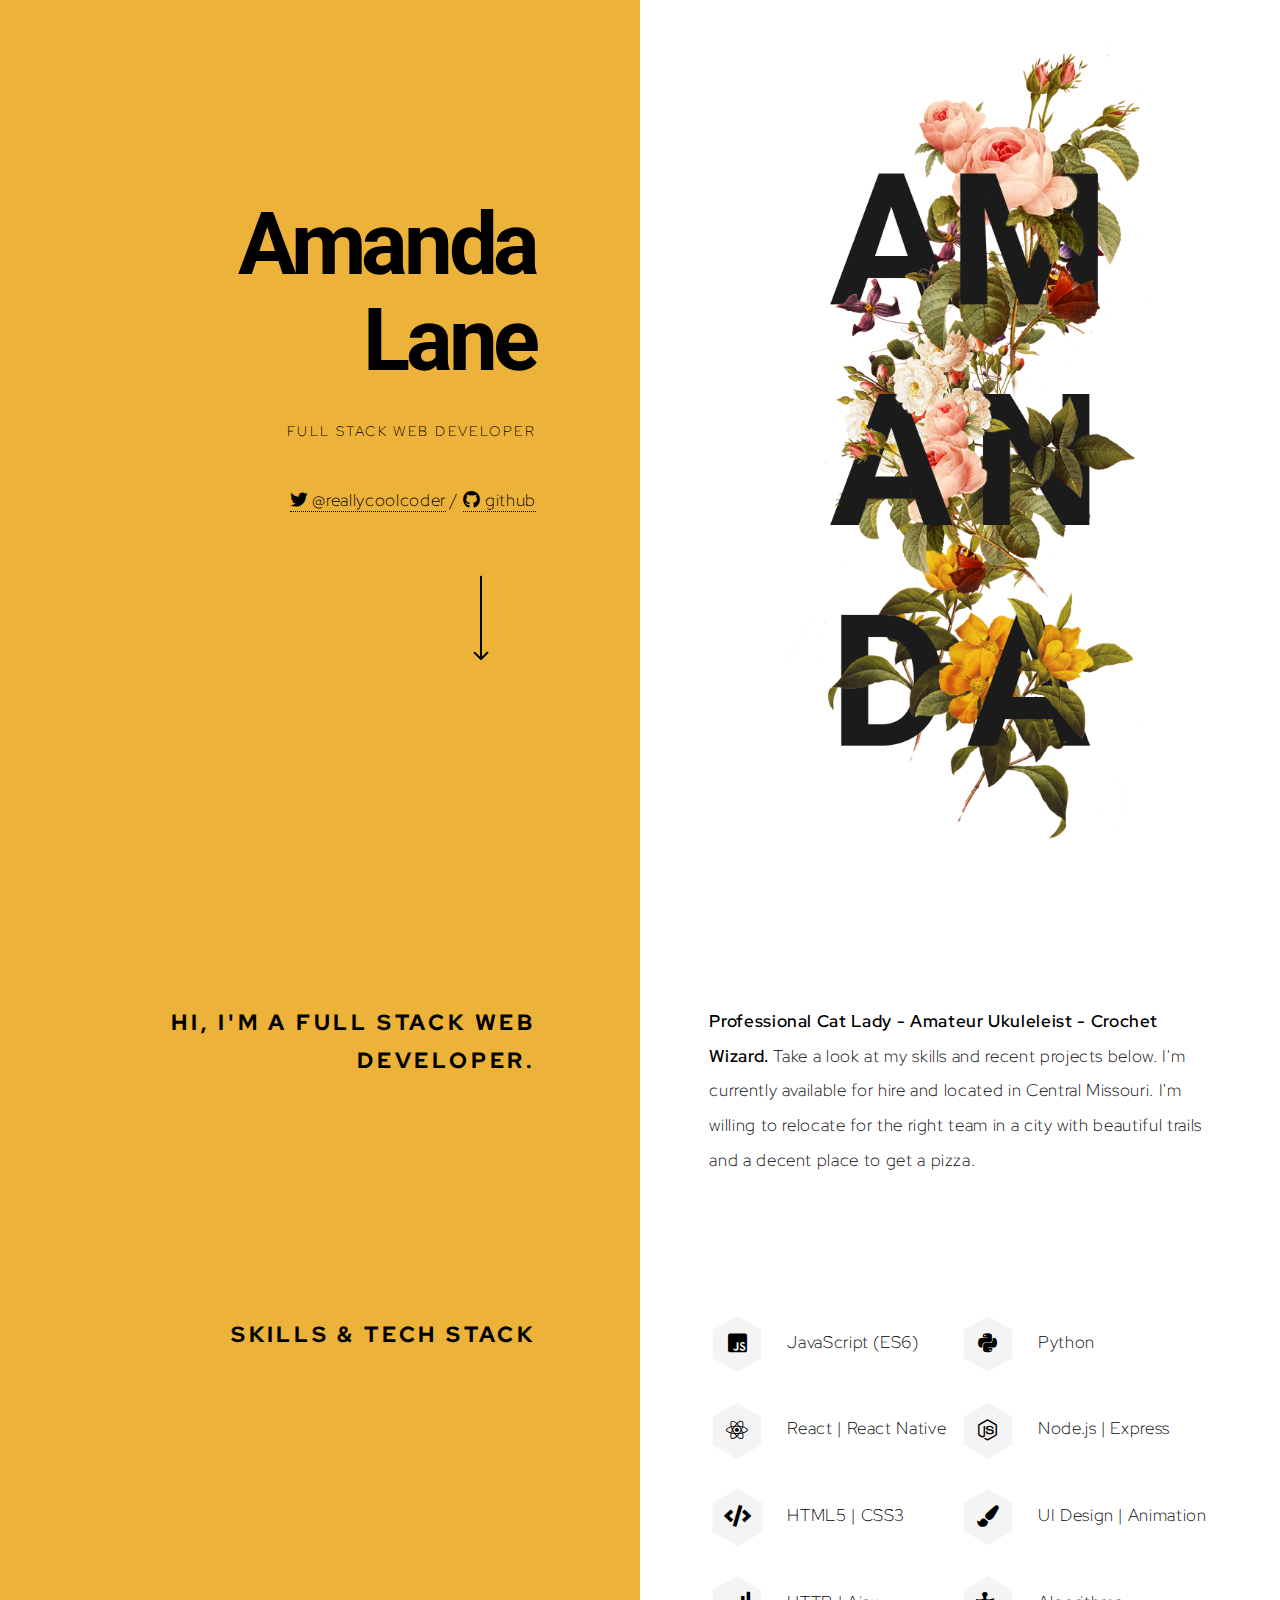
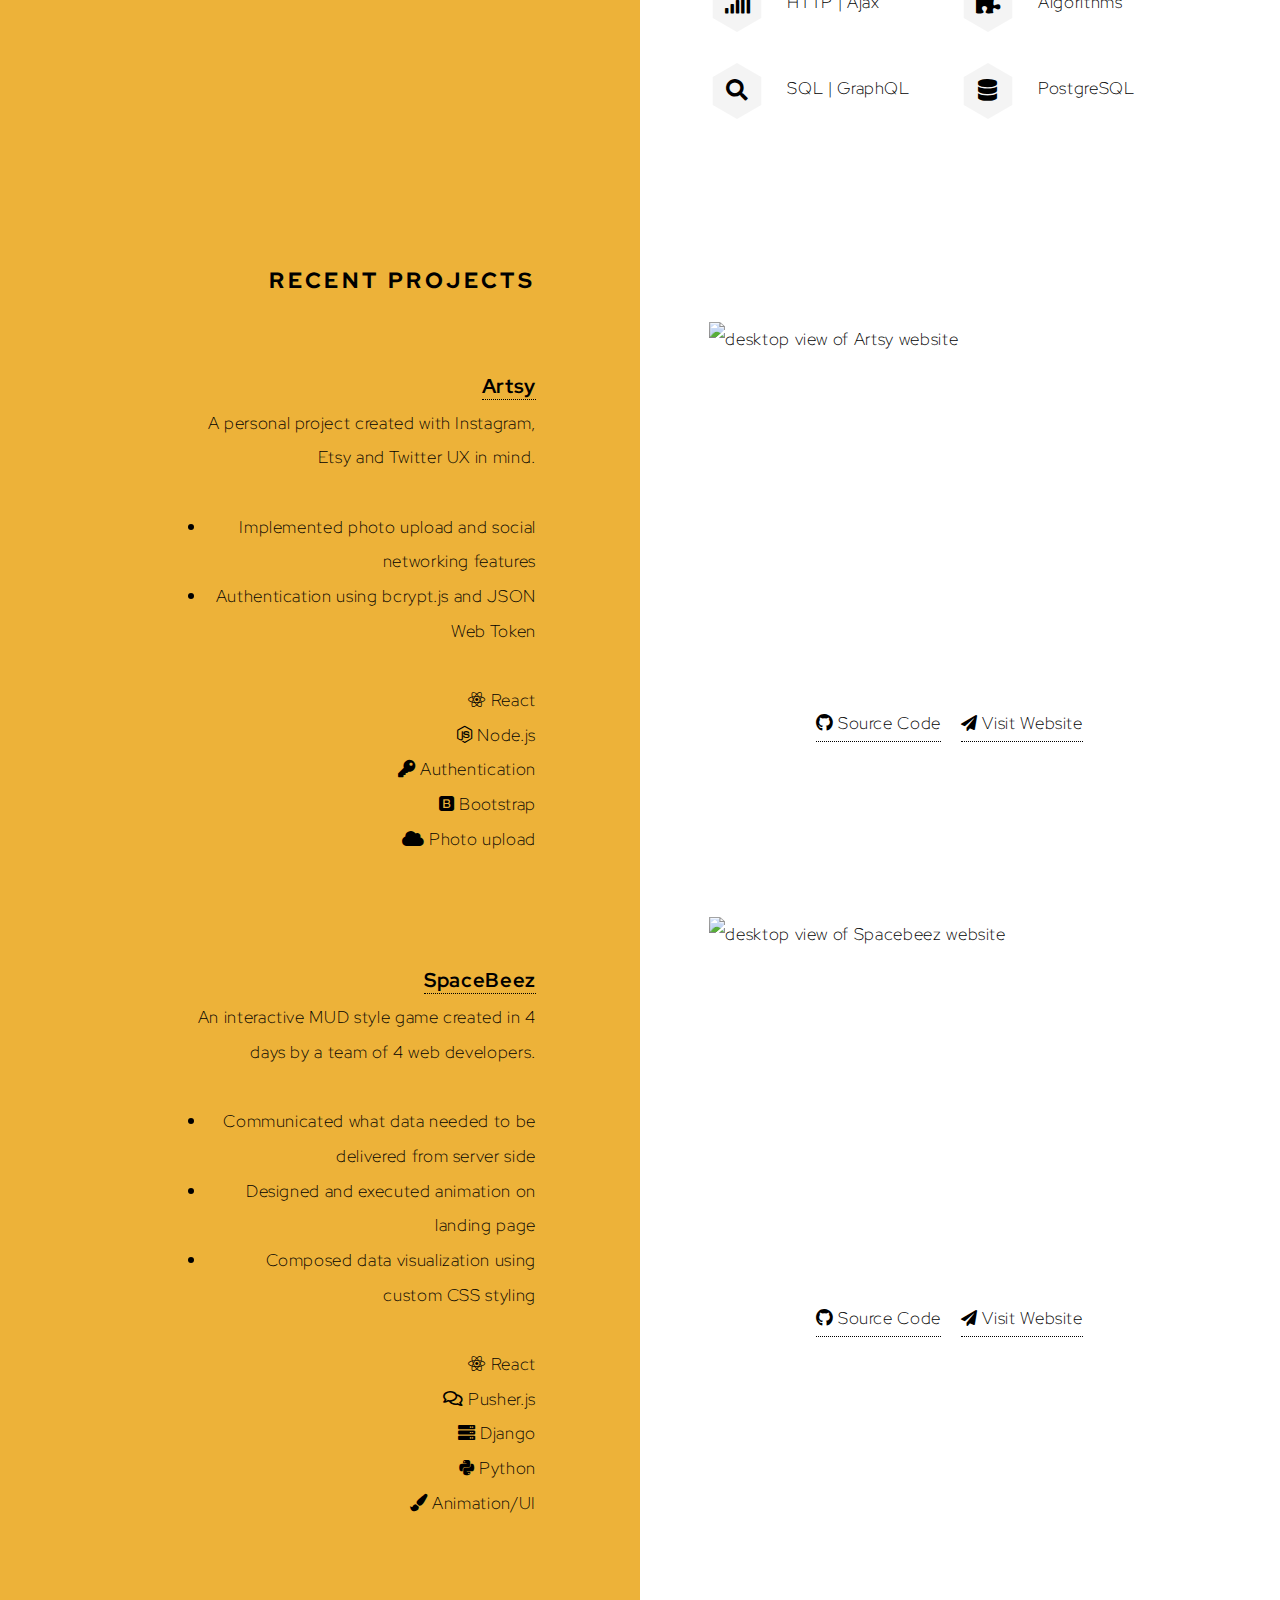
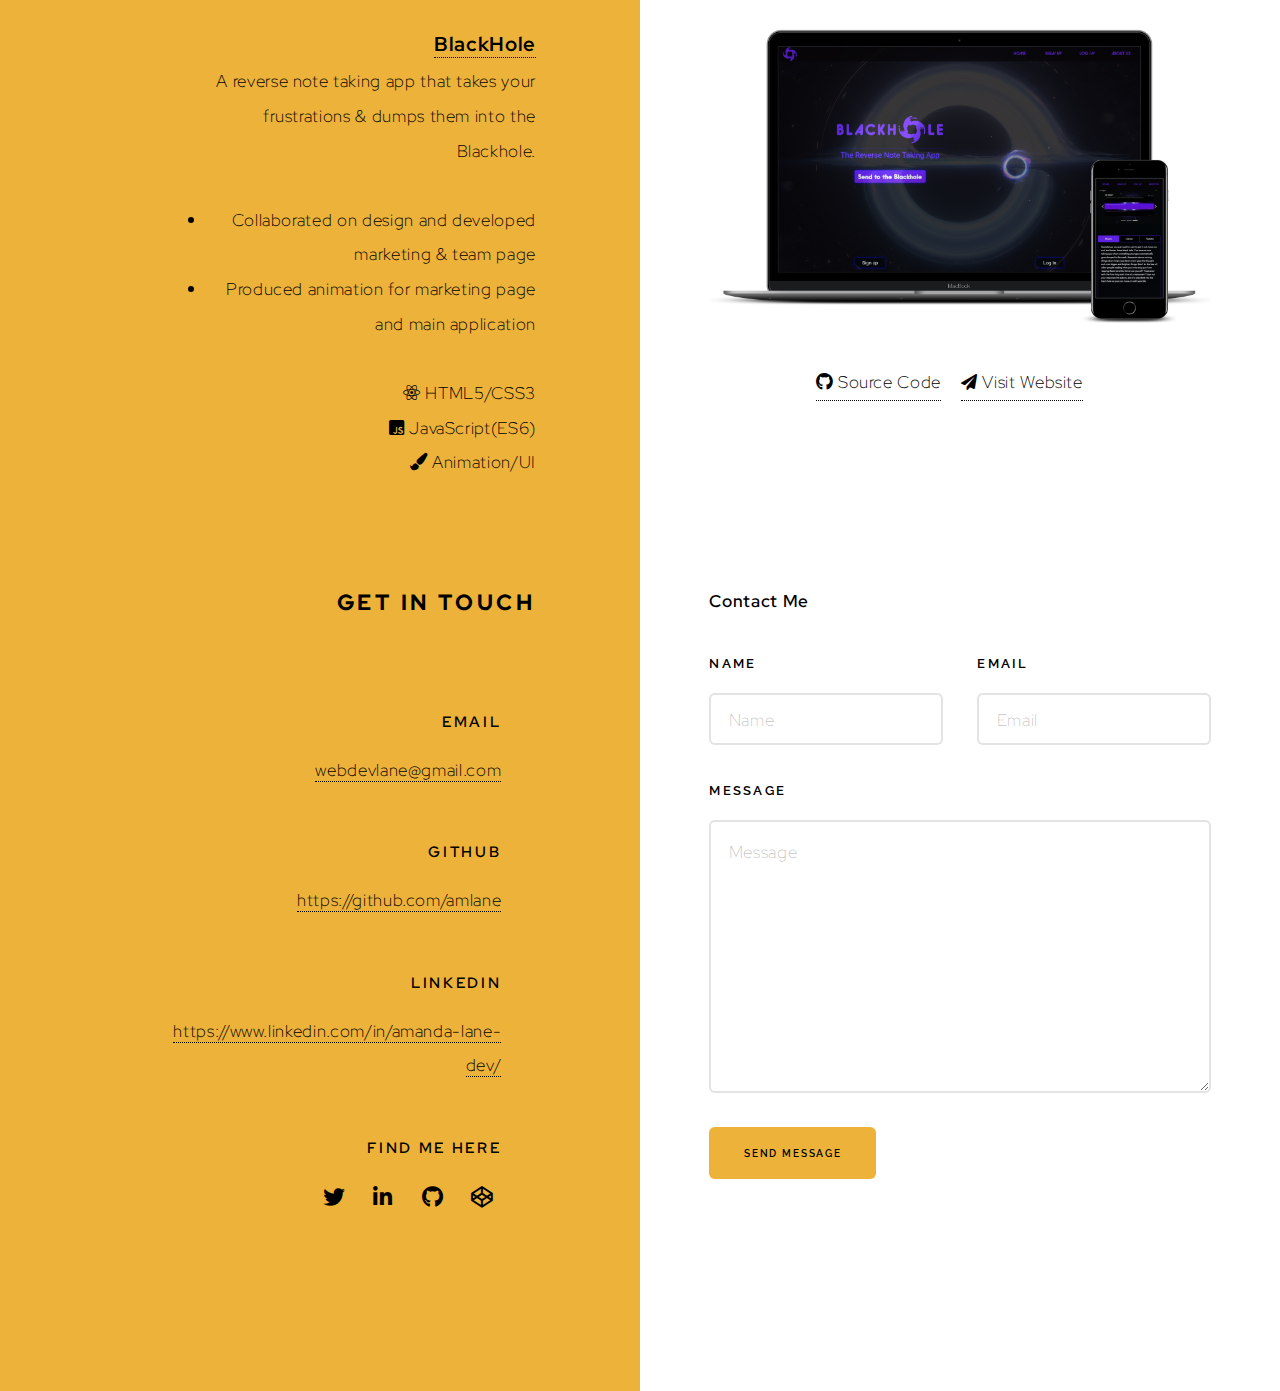
==== commit 1fb75678: "updated tag to include full-stack and removed third party line after skills section, also added bull" ====
--- a/index.html
+++ b/index.html
@@ -35,7 +35,7 @@
 				<!-- Section -->
 					<section id="first">
 						<header>
-							<h2>Hi, I'm a developer.</h2>
+							<h2>Hi, I'm a full stack web developer.</h2>
 						</header>
 						<div class="content">
 							<p><strong>Professional Cat Lady - Amateur Ukuleleist - Crochet Wizard.</strong> Take a look at my skills and recent projects below. I'm currently available for hire and located in Central Missouri. I'm willing to relocate for the right team in a city with beautiful trails and a decent place to get a pizza.</p>
@@ -60,7 +60,7 @@
 								<li><span><i class="fas fa-search"></i></span> SQL | GraphQL</li>
 								<li><span><i class="fas fa-database"></i></span> PostgreSQL</li>
 							</ul>
-							<p>Amanda Lane is a Full Stack Web Developer with a knack for design.</p>
+							<!-- <p>If you think I would make a great fit on your team, you can reach me at webdevlane@gmail.com.</p> -->
 						</div>
 					</section>
 				<!-- Section -->
@@ -73,8 +73,12 @@
 								<section>
 									<header>
 										<a href="https://artsyfartsy.netlify.com/" style="font-weight: bold; font-size: 20px;" target="_blank">Artsy</a>
-										<p>Where performance and beautiful design standards meet. A personal project inspired by Etsy, Instagram and Twitter. Share your art and connect with other artists to get inspired. 
+										<p>A personal project created with Instagram, Etsy and Twitter UX in mind. 
 										</p>
+										<ul>
+										<li>Implemented photo upload and social networking features</li>
+										<li>Authentication using bcrypt.js and JSON Web Token</li>
+									    </ul>
 									    <div><i class="fab fa-react"></i> React</div>
 										<div><i class="fab fa-node-js"></i> Node.js</div>
 										<div><i class="fas fa-key"></i> Authentication</div>
@@ -96,8 +100,13 @@
 							<section>
 								<header>
 									<a href="https://spacebeez.netlify.com/" style="font-weight: bold; font-size: 20px;" target="_blank">SpaceBeez</a>
-									<p>An interactive MUD style game created in 4 days by a team of 4 web developers. Front-end using React and Back-end using Python with Django. Custom styling, animations and SVG icons.
+									<p>An interactive MUD style game created in 4 days by a team of 4 web developers.
 									</p>
+									<ul>
+										<li>Communicated what data needed to be delivered from server side</li>
+										<li>Designed and executed animation on landing page</li>
+										<li>Composed data visualization using custom CSS styling</li>
+									</ul>
 									<div><i class="fab fa-react"></i> React</div>
 									<div><i class="far fa-comments"></i> Pusher.js</div>
 									<div><i class="fas fa-server"></i> Django</div>
@@ -119,8 +128,12 @@
 							<section>
 								<header>
 									<a href="https://blackhole-app.netlify.com/" style="font-weight: bold; font-size: 20px;" target="_blank">BlackHole</a>
-									<p>The reverse note-taking app. Need a place to send your frustration? With the press of a button send all your worries into the blackhole. Collaboratively designed the marketing page and built the animation used for the main application.
+									<p>A reverse note taking app that takes your frustrations & dumps them into the Blackhole.
 									</p>
+									<ul>
+										<li>Collaborated on design and developed marketing & team page</li>
+										<li>Produced animation for marketing page and main application</li>
+									</ul>
 									<div><i class="fab fa-react"></i> HTML5/CSS3</div>
 									<div><i class="fab fa-js-square"></i> JavaScript(ES6)</div>
 									<div><i class="fas fa-paint-brush"></i> Animation/UI</div>
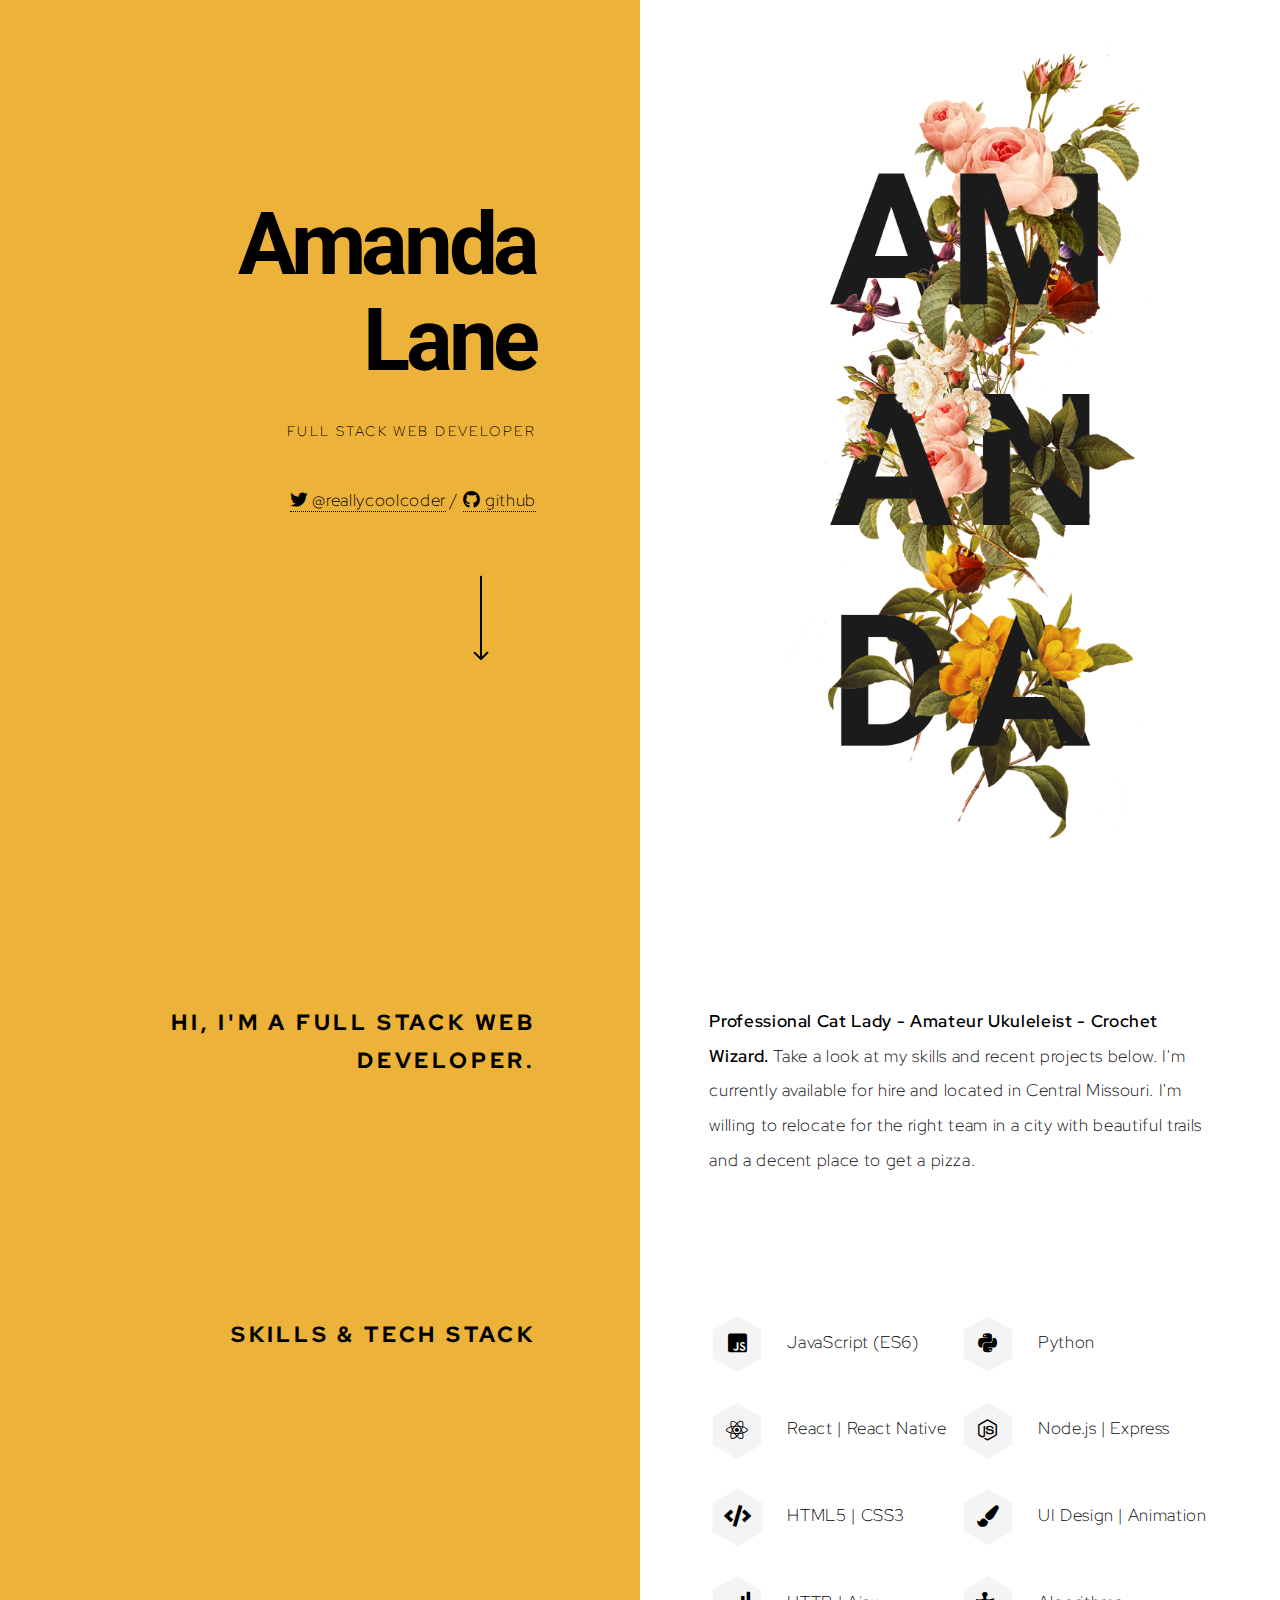
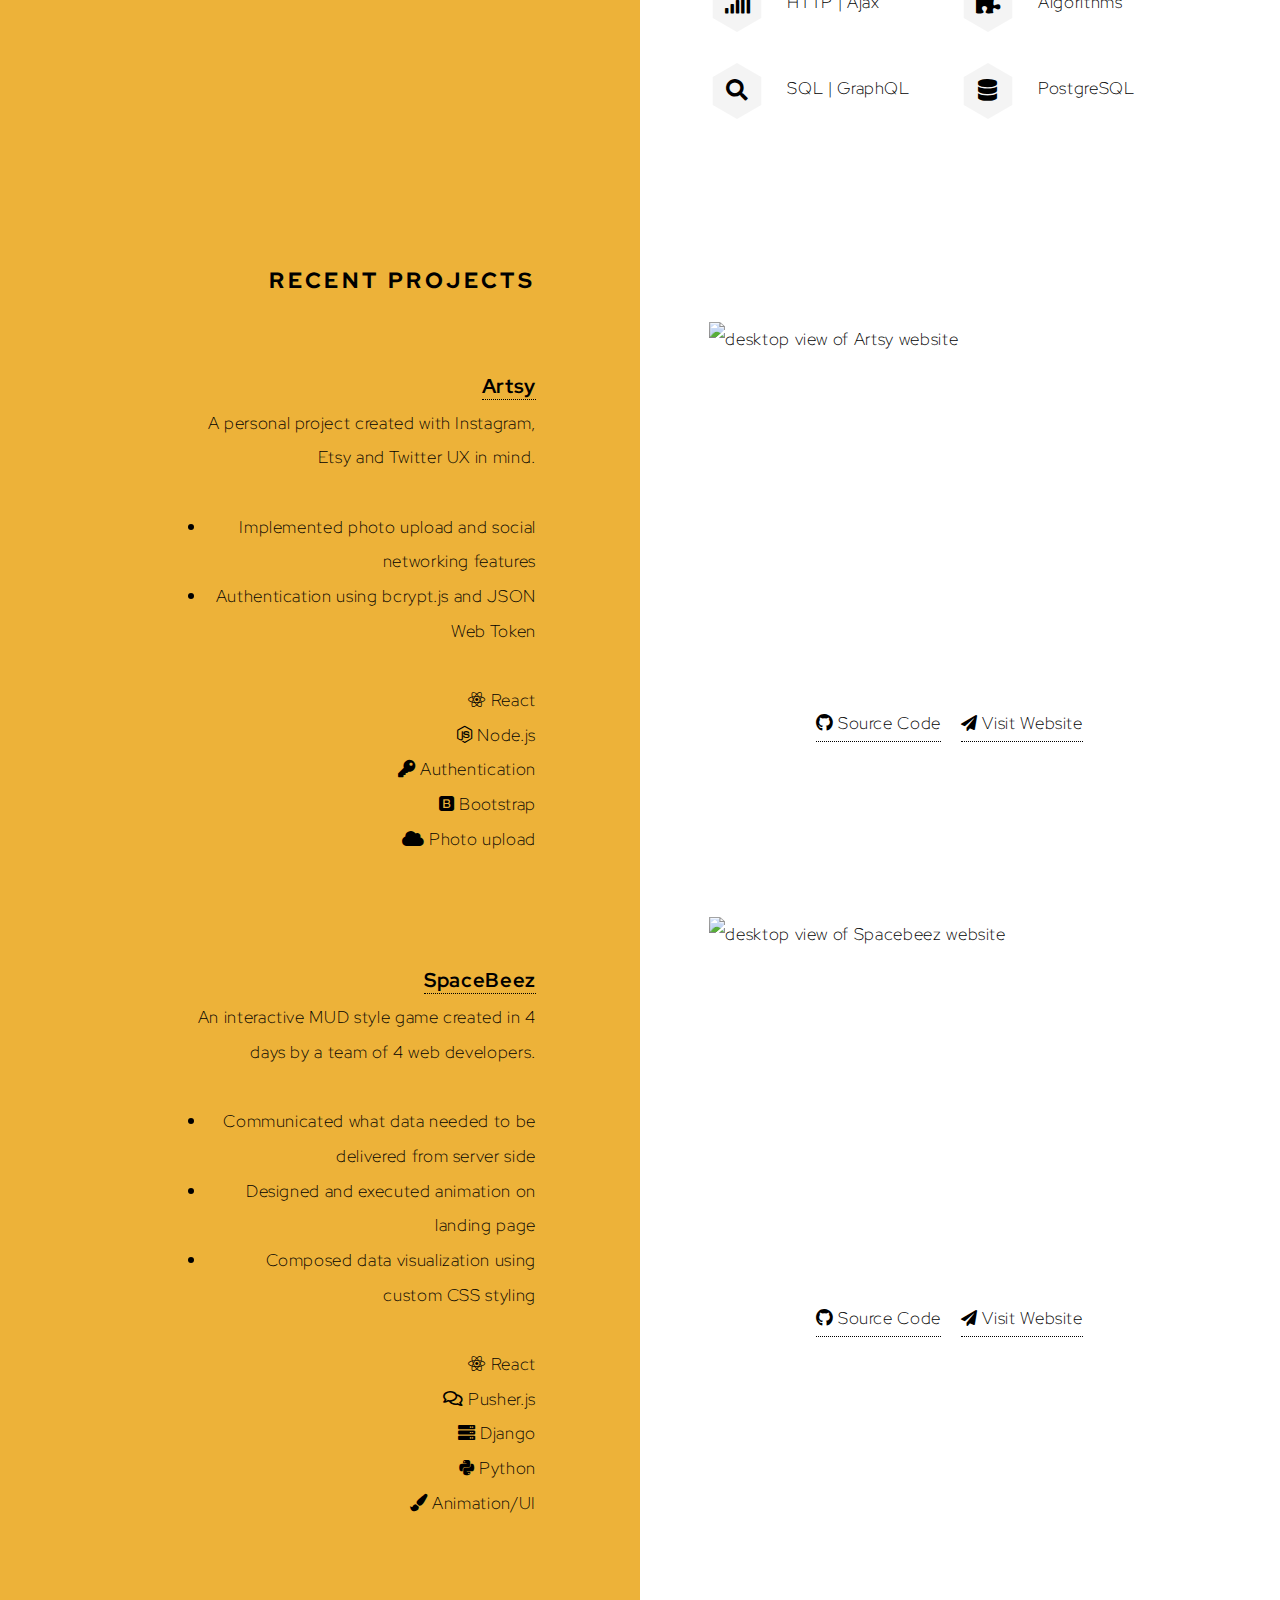
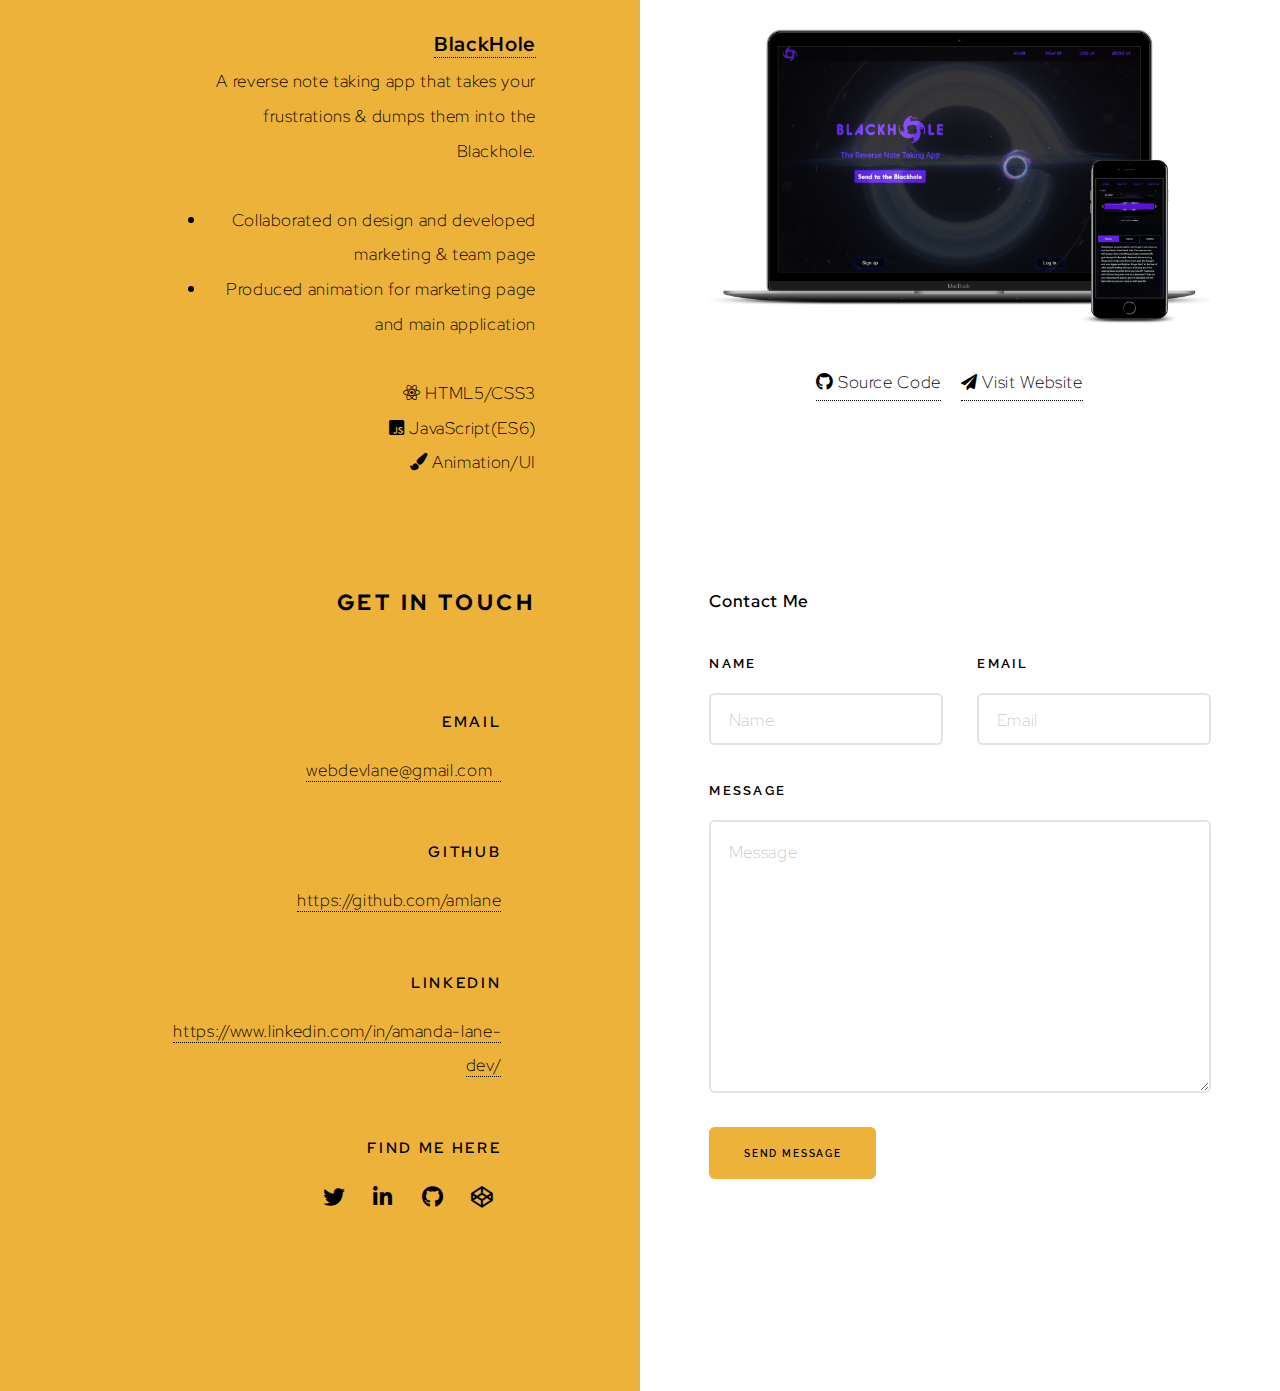
==== commit 85ece09e: "added the ability to click to copy the email address to the clipboard with an alert, will be updatin" ====
--- a/index.html
+++ b/index.html
@@ -10,7 +10,7 @@
 		<link href="https://fonts.googleapis.com/css?family=Red+Hat+Display|Roboto&display=swap" rel="stylesheet"> 
 		<link rel="icon" type="image/png" href="/images/favicomatic/favicon-32x32.png" sizes="32x32" />
 		<link rel="icon" type="image/png" href="/images/favicomatic/favicon-16x16.png" sizes="16x16" />
-       
+        <script src="assets/js/copy.js" async></script>
 		<script src="https://kit.fontawesome.com/34aa7aba1d.js" crossorigin="anonymous"></script>
 	</head>
 	<body class="is-preload">
@@ -207,15 +207,15 @@
 							<ul class="items">
 								<li>
 									<h3>Email</h3>
-									<a href="#">webdevlane@gmail.com</a>
+									<input id="myInput" spellcheck="false" onclick="copyText()" value="webdevlane@gmail.com" />
 								</li>
 								<li>
 										<h3>GitHub</h3>
-										<a href="https://github.com/amlane">https://github.com/amlane</a>
+										<a href="https://github.com/amlane" target="_blank">https://github.com/amlane</a>
 									</li>
 								<li>
 									<h3>LinkedIn</h3>
-									<a href="https://www.linkedin.com/in/amanda-lane-dev/">https://www.linkedin.com/in/amanda-lane-dev/</a>
+									<a href="https://www.linkedin.com/in/amanda-lane-dev/" target="_blank">https://www.linkedin.com/in/amanda-lane-dev/</a>
 								</li>
 								<li>
 									<h3>Find Me Here</h3>
--- a/assets/css/main.css
+++ b/assets/css/main.css
@@ -1353,7 +1353,7 @@
     input[type="radio"] + label:before {
       border-radius: 0.325rem;
       border: solid 2px rgba(144, 144, 144, 0.25);
-      content: '';
+      content: "";
       display: inline-block;
       font-size: 0.8rem;
       height: 2.25rem;
@@ -1365,7 +1365,7 @@
       width: 2.25rem; }
   input[type="checkbox"]:checked + label:before,
   input[type="radio"]:checked + label:before {
-    content: '\f00c';
+    content: "\f00c";
     background-color: #edb239;
     border-color: #edb239;
     color: #ffffff; }
@@ -1381,19 +1381,19 @@
   border-radius: 100%; }
 
 ::-webkit-input-placeholder {
-  opacity: 1.0;
+  opacity: 1;
   color: rgba(0, 0, 0, 0.25) !important; }
 
 :-moz-placeholder {
-  opacity: 1.0;
+  opacity: 1;
   color: rgba(0, 0, 0, 0.25) !important; }
 
 ::-moz-placeholder {
-  opacity: 1.0;
+  opacity: 1;
   color: rgba(0, 0, 0, 0.25) !important; }
 
 :-ms-input-placeholder {
-  opacity: 1.0;
+  opacity: 1;
   color: rgba(0, 0, 0, 0.25) !important; }
 
 @media screen and (max-width: 736px) {
@@ -2039,6 +2039,18 @@
         width: 100%; }
         ul.feature-icons li:nth-child(2) {
           margin-top: 2rem; } }
+
+#myInput {
+  border: none;
+  background: none;
+  border-bottom: 1px dotted black;
+  padding: 0;
+  line-height: 0;
+  overflow: visible;
+  cursor: pointer;
+  width: 11.25rem; }
+  #myInput:focus {
+    outline: none; }
 
 /* Wrapper */
 #wrapper {
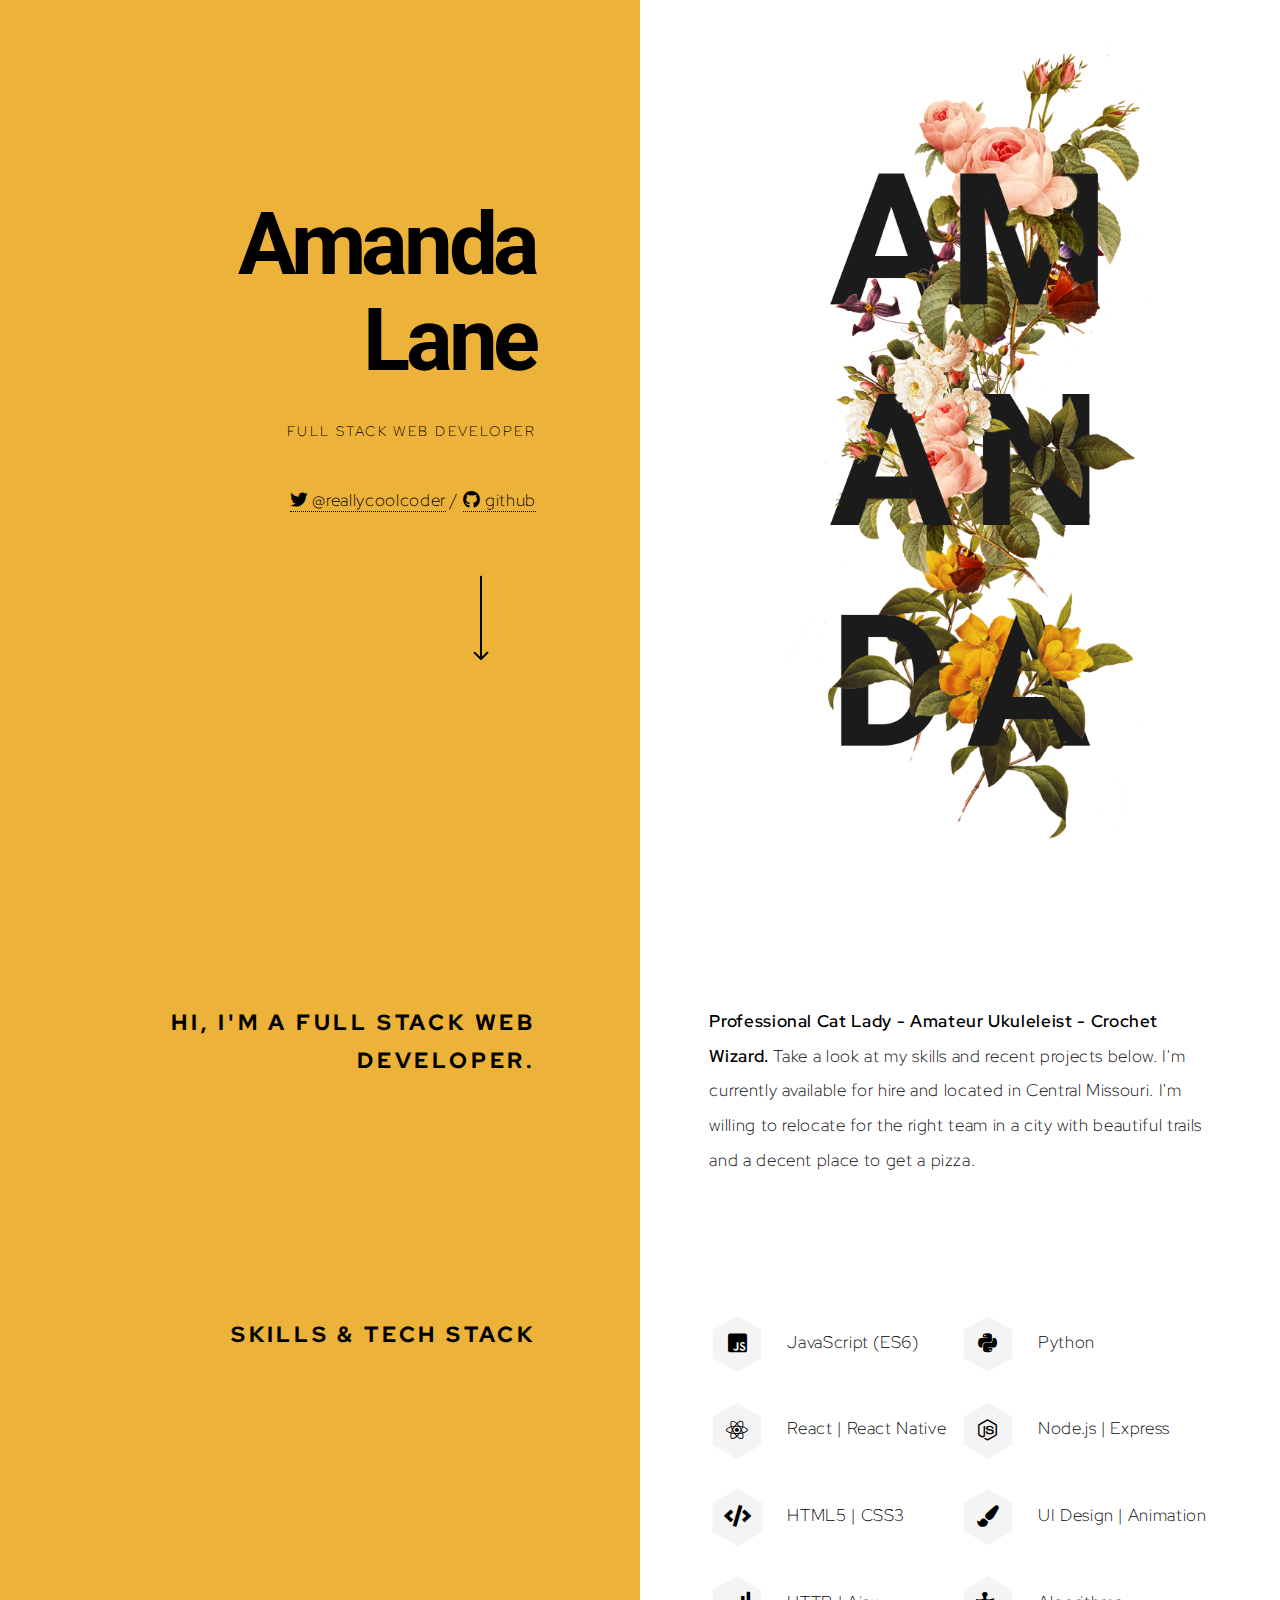
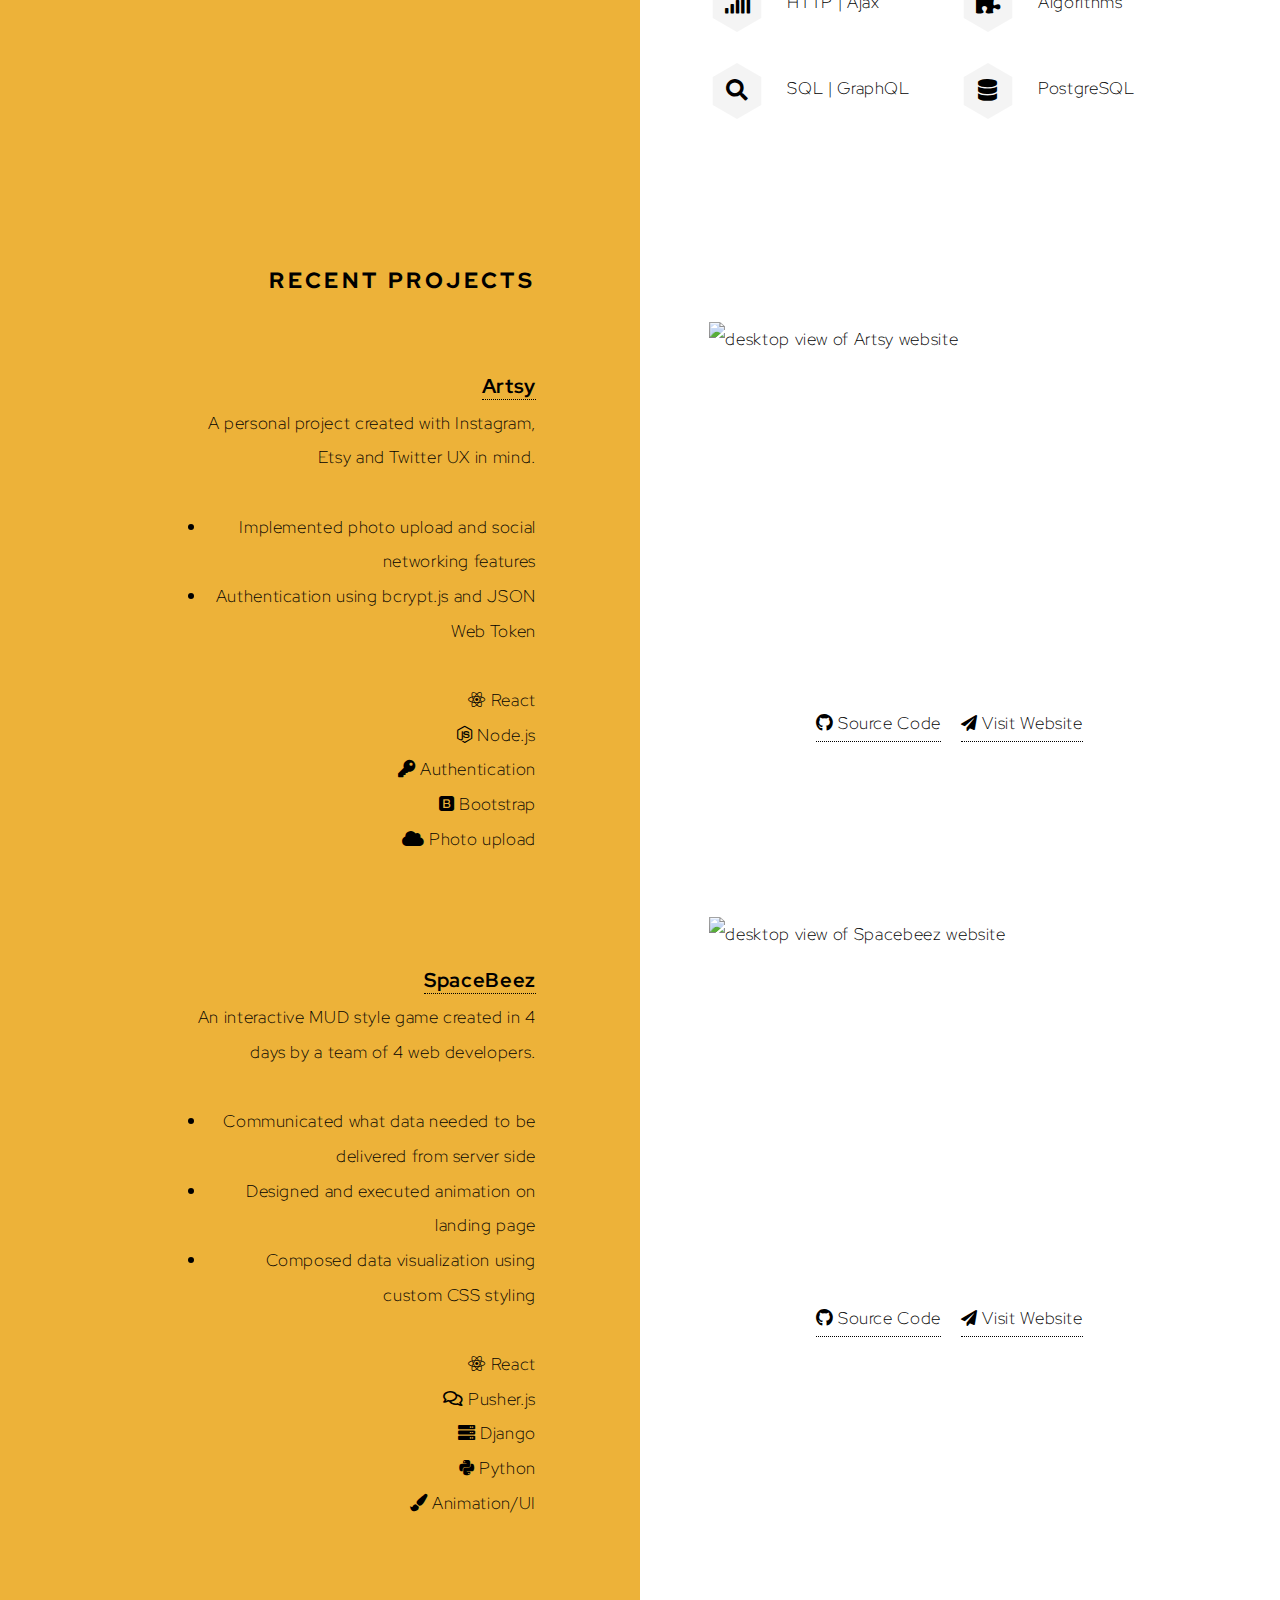
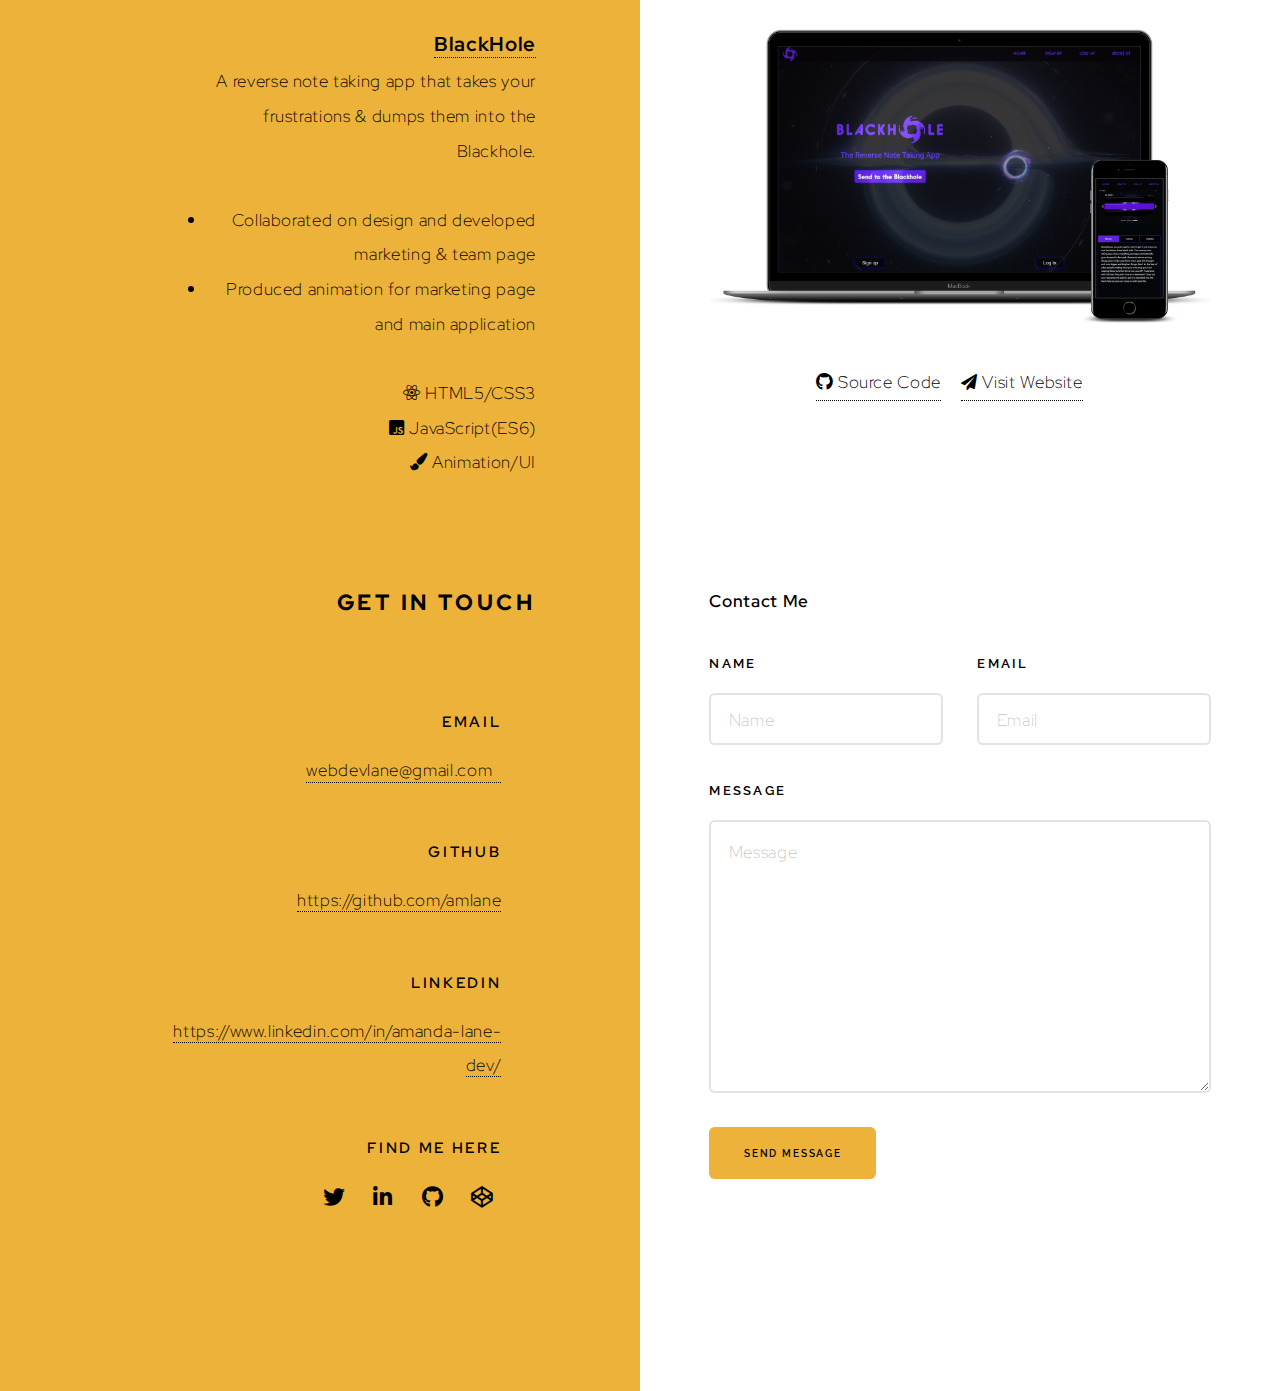
==== commit f2d68cf1: "added readonly tag to input and updated alert" ====
--- a/index.html
+++ b/index.html
@@ -207,7 +207,7 @@
 							<ul class="items">
 								<li>
 									<h3>Email</h3>
-									<input id="myInput" spellcheck="false" onclick="copyText()" value="webdevlane@gmail.com" />
+									<input id="myInput" spellcheck="false" onclick="copyText()" value="webdevlane@gmail.com" readonly />
 								</li>
 								<li>
 										<h3>GitHub</h3>
--- a/assets/css/main.css
+++ b/assets/css/main.css
@@ -2045,7 +2045,7 @@
   background: none;
   border-bottom: 1px dotted black;
   padding: 0;
-  line-height: 0;
+  line-height: 1.4;
   overflow: visible;
   cursor: pointer;
   width: 11.25rem; }
